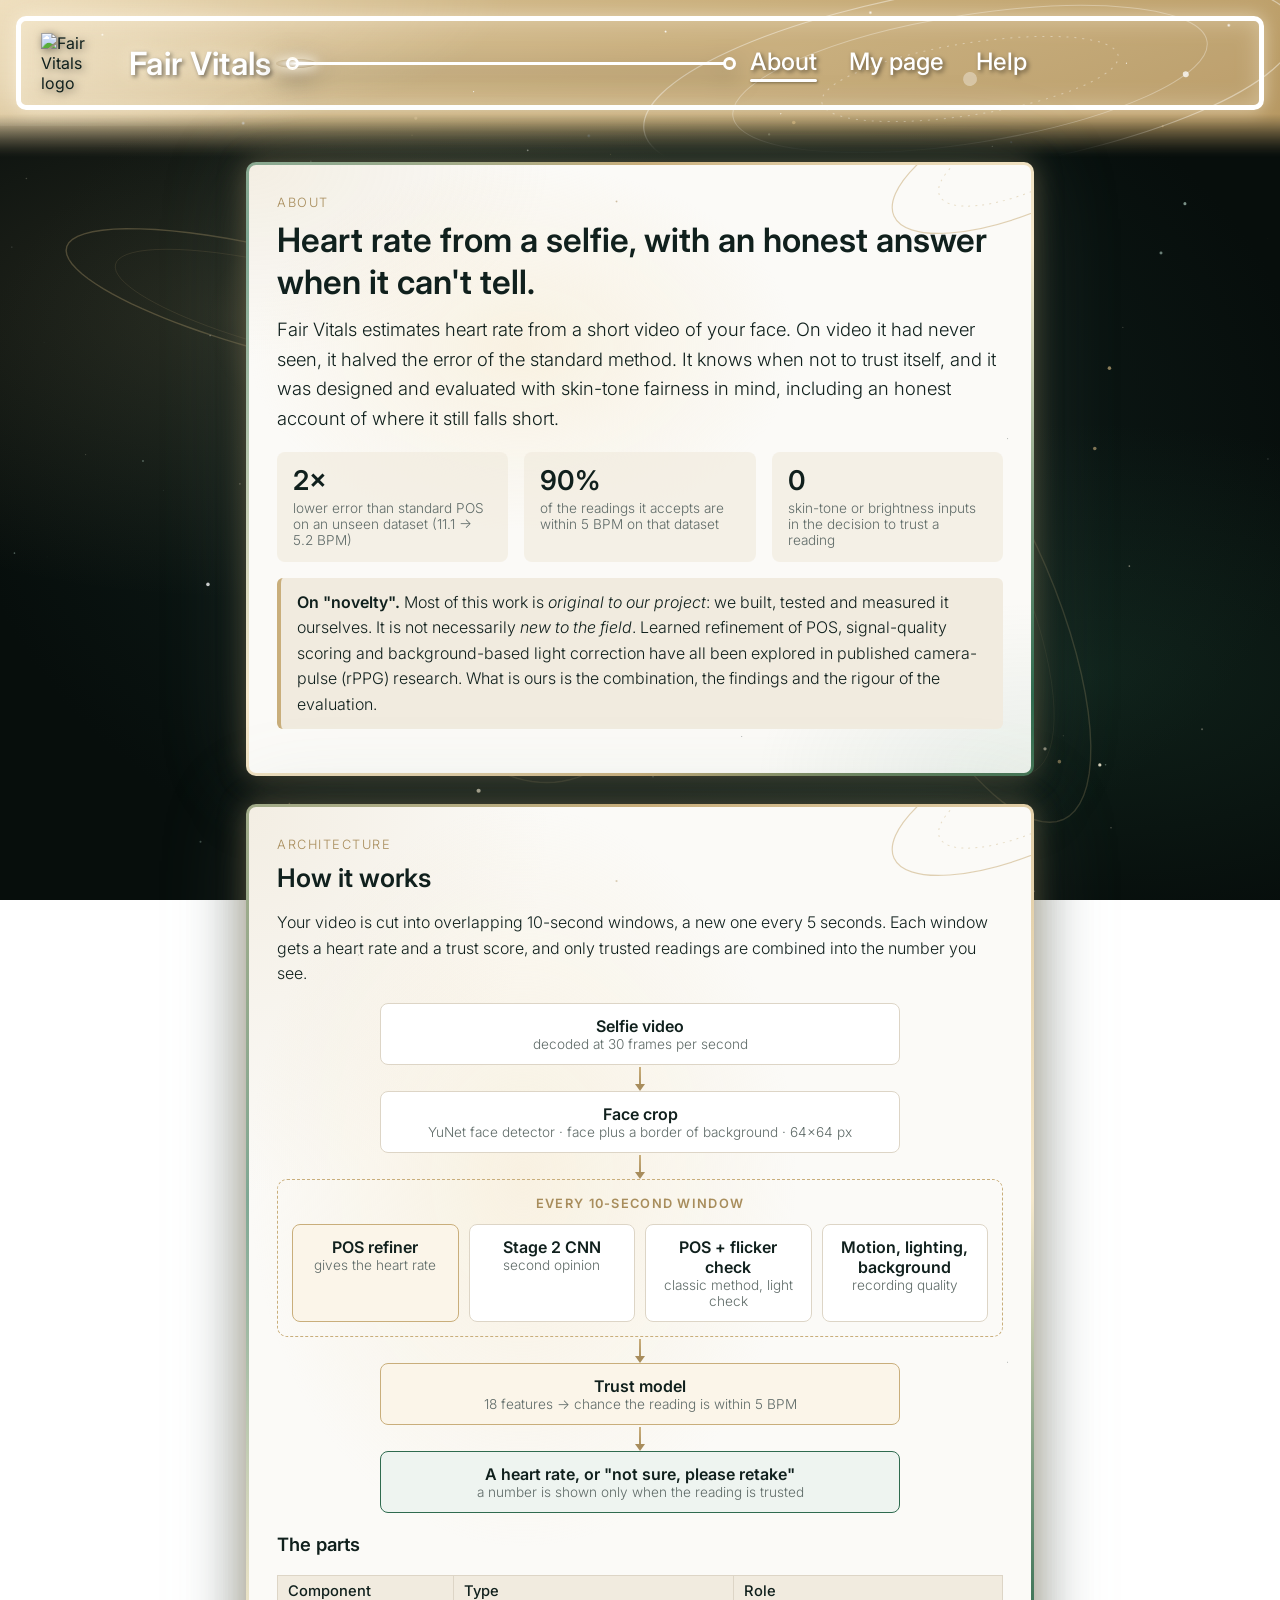
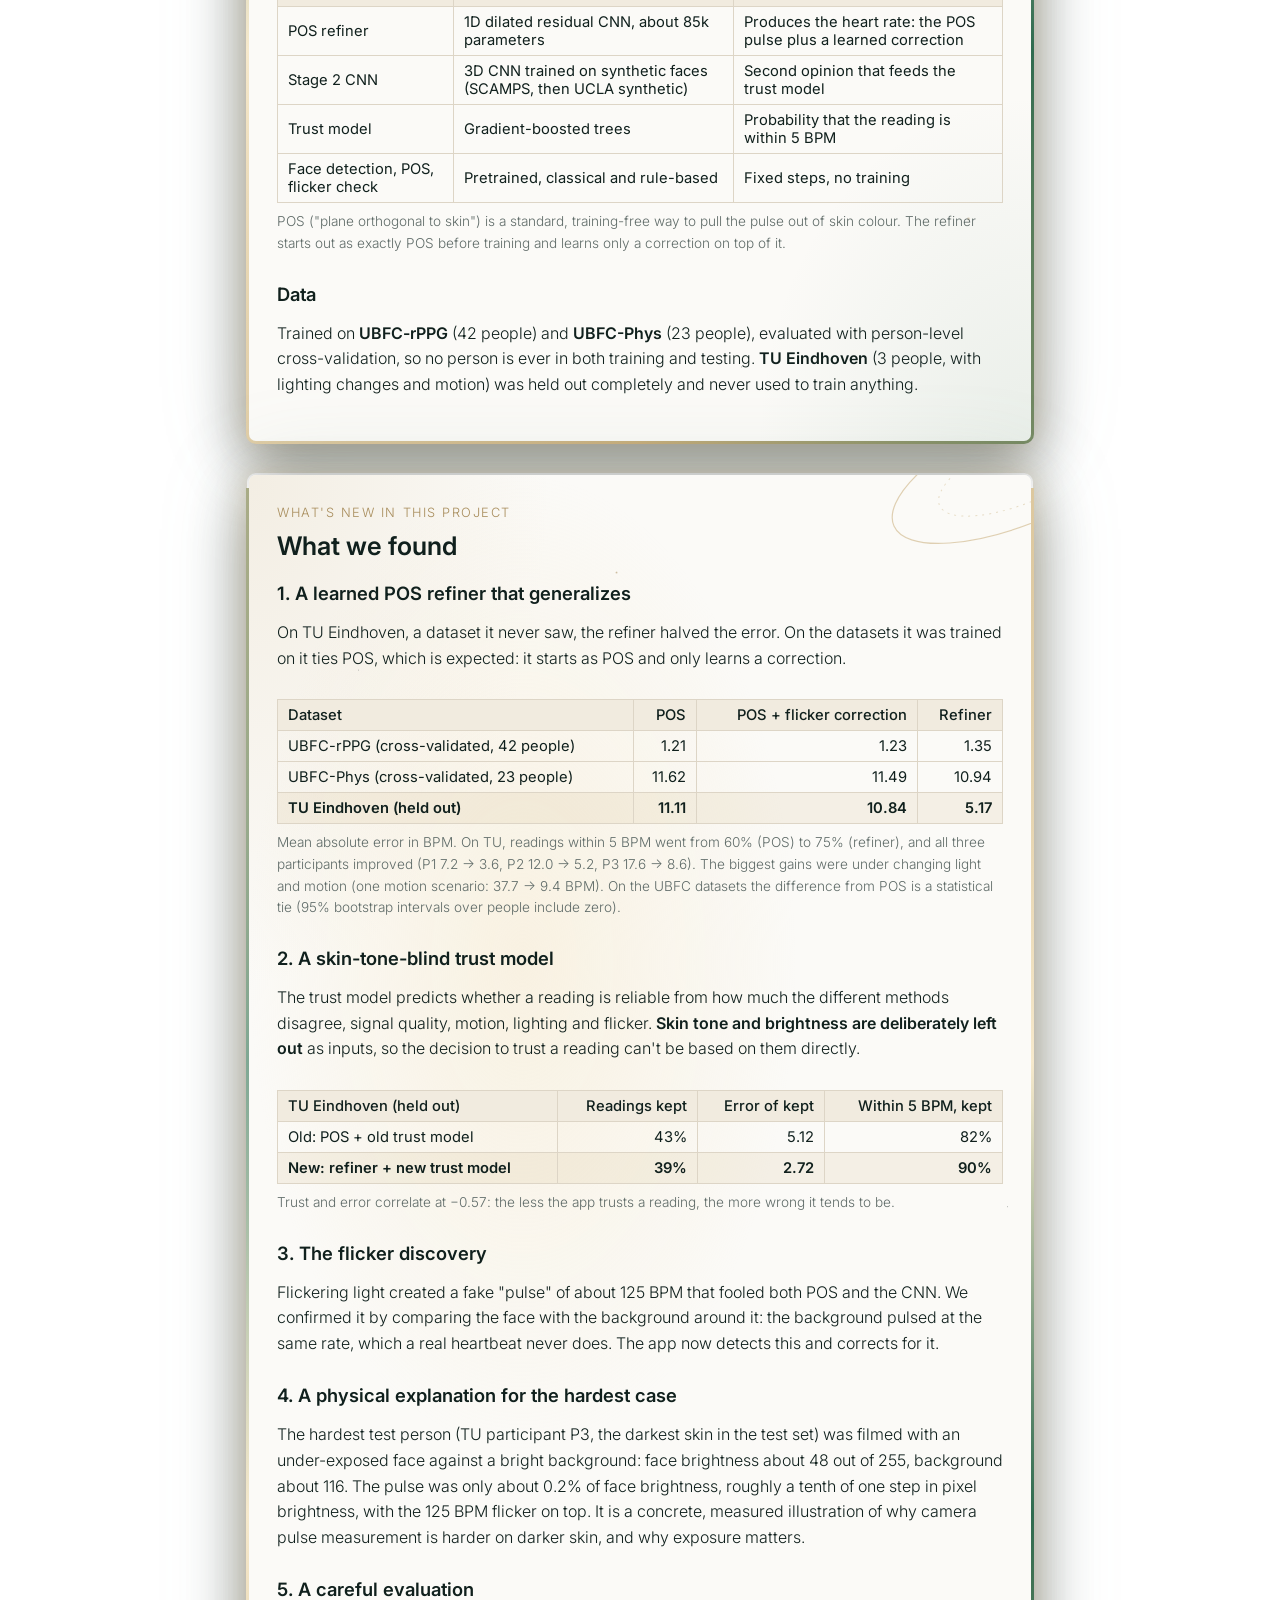
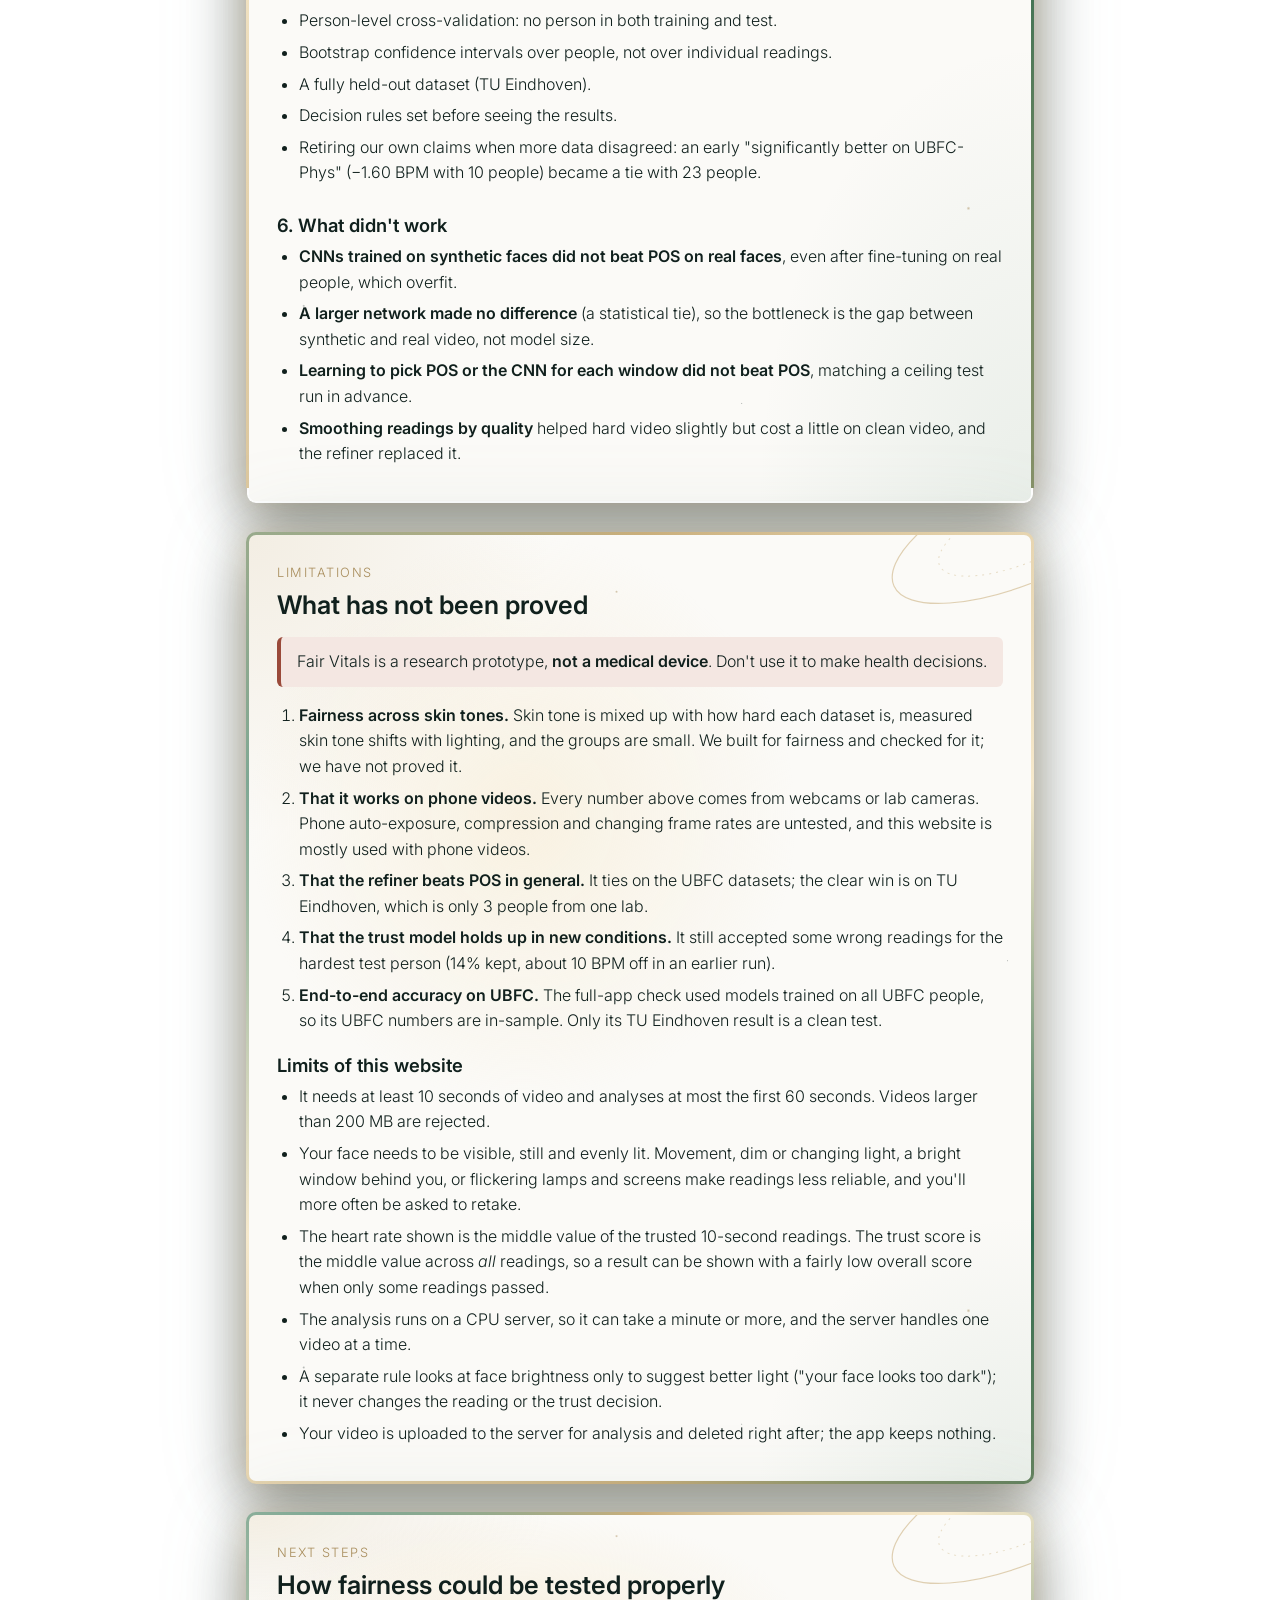
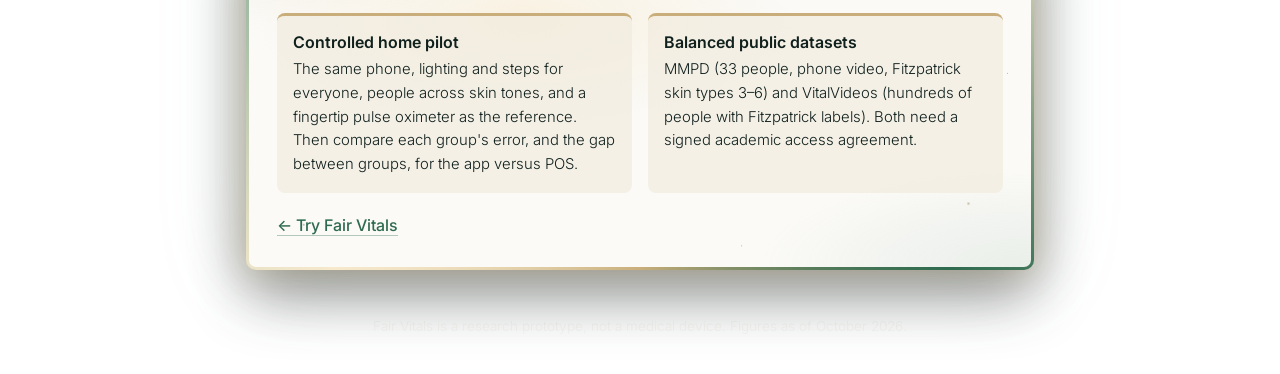
==== static/about.html @ 9449a112 "Add home and about pages from the research summary - Home: a short explanation of what Fair Vitals d" ====
<!doctype html>
<html lang="en">
<head>
  <meta charset="utf-8">
  <meta name="viewport" content="width=device-width, initial-scale=1">
  <title>About · Fair Vitals</title>
  <meta name="description" content="How Fair Vitals measures heart rate from video, what is new in this project, and what has not been proved.">
  <link rel="stylesheet" href="/static/css/site.css">
</head>

<body>
  <canvas id="space" aria-hidden="true"></canvas>
  <div class="header">
    <div class="header-sheen" aria-hidden="true"></div>
    <div class="border">
      <a class="brand" href="/" aria-label="Fair Vitals home">
        <div class="logo-wrap">
          <svg class="ripples" viewBox="0 0 900 900" aria-hidden="true">
            <circle cx="450" cy="450" r="440" />
            <circle cx="450" cy="450" r="440" />
            <circle cx="450" cy="450" r="440" />
            <circle cx="450" cy="450" r="440" />
          </svg>
          <img class="header-image" src="/source/fair_vitals_logo.png" alt="Fair Vitals logo">
        </div>
        <h1>Fair Vitals</h1>
      </a>
      <div class="line-sector" aria-hidden="true"><span class="spark"></span></div>
      <nav class="nav">
        <a href="/about" aria-current="page">About</a>
        <a href="#">My page</a>
        <a href="#">Help</a>
      </nav>
    </div>
  </div>
  <div class="fadeout"></div>

  <main class="main">
    <!-- ======================= intro ======================= -->
    <section class="card hero">
      <p class="eyebrow">About</p>
      <h2>Heart rate from a selfie, with an honest answer when it can't tell.</h2>
      <p class="lead">
        Fair Vitals estimates heart rate from a short video of your face. On video it had never seen,
        it halved the error of the standard method. It knows when not to trust itself, and it was designed
        and evaluated with skin-tone fairness in mind, including an honest account of where it still
        falls short.
      </p>
      <div class="stats">
        <div class="stat"><span class="num">2×</span><span class="lbl">lower error than standard POS on an unseen dataset (11.1 → 5.2 BPM)</span></div>
        <div class="stat"><span class="num">90%</span><span class="lbl">of the readings it accepts are within 5 BPM on that dataset</span></div>
        <div class="stat"><span class="num">0</span><span class="lbl">skin-tone or brightness inputs in the decision to trust a reading</span></div>
      </div>
      <p class="note">
        <b>On "novelty".</b> Most of this work is <em>original to our project</em>: we built, tested and
        measured it ourselves. It is not necessarily <em>new to the field</em>. Learned refinement of POS,
        signal-quality scoring and background-based light correction have all been explored in published
        camera-pulse (rPPG) research. What is ours is the combination, the findings and the rigour of the
        evaluation.
      </p>
    </section>

    <!-- ======================= architecture ======================= -->
    <section class="card" id="how">
      <p class="eyebrow">Architecture</p>
      <h2>How it works</h2>
      <p>
        Your video is cut into overlapping 10-second windows, a new one every 5 seconds. Each window gets
        a heart rate and a trust score, and only trusted readings are combined into the number you see.
      </p>

      <div class="pipeline" role="img" aria-label="Pipeline: selfie video, face crop, then for every 10-second window the POS refiner gives the heart rate while the Stage 2 CNN, POS with flicker check, and motion, lighting and background measures feed 18 features to the trust model; a number is shown only when the trust model says ok.">
        <div class="pipe-step"><b>Selfie video</b><span>decoded at 30 frames per second</span></div>
        <div class="pipe-arrow"></div>
        <div class="pipe-step"><b>Face crop</b><span>YuNet face detector · face plus a border of background · 64×64 px</span></div>
        <div class="pipe-arrow"></div>
        <div class="pipe-window">
          <p class="pipe-label">Every 10-second window</p>
          <div class="pipe-branches">
            <div class="pipe-step key"><b>POS refiner</b><span>gives the heart rate</span></div>
            <div class="pipe-step"><b>Stage 2 CNN</b><span>second opinion</span></div>
            <div class="pipe-step"><b>POS + flicker check</b><span>classic method, light check</span></div>
            <div class="pipe-step"><b>Motion, lighting, background</b><span>recording quality</span></div>
          </div>
        </div>
        <div class="pipe-arrow"></div>
        <div class="pipe-step key"><b>Trust model</b><span>18 features → chance the reading is within 5 BPM</span></div>
        <div class="pipe-arrow"></div>
        <div class="pipe-step out"><b>A heart rate, or "not sure, please retake"</b><span>a number is shown only when the reading is trusted</span></div>
      </div>

      <h3>The parts</h3>
      <div class="table-wrap">
        <table class="data text">
          <tr><th>Component</th><th>Type</th><th>Role</th></tr>
          <tr><td>POS refiner</td><td>1D dilated residual CNN, about 85k parameters</td><td>Produces the heart rate: the POS pulse plus a learned correction</td></tr>
          <tr><td>Stage 2 CNN</td><td>3D CNN trained on synthetic faces (SCAMPS, then UCLA synthetic)</td><td>Second opinion that feeds the trust model</td></tr>
          <tr><td>Trust model</td><td>Gradient-boosted trees</td><td>Probability that the reading is within 5 BPM</td></tr>
          <tr><td>Face detection, POS, flicker check</td><td>Pretrained, classical and rule-based</td><td>Fixed steps, no training</td></tr>
        </table>
      </div>
      <p class="table-note">
        POS ("plane orthogonal to skin") is a standard, training-free way to pull the pulse out of skin colour.
        The refiner starts out as exactly POS before training and learns only a correction on top of it.
      </p>

      <h3>Data</h3>
      <p>
        Trained on <b>UBFC-rPPG</b> (42 people) and <b>UBFC-Phys</b> (23 people), evaluated with
        person-level cross-validation, so no person is ever in both training and testing.
        <b>TU Eindhoven</b> (3 people, with lighting changes and motion) was held out completely and never
        used to train anything.
      </p>
    </section>

    <!-- ======================= novelty ======================= -->
    <section class="card" id="new">
      <p class="eyebrow">What's new in this project</p>
      <h2>What we found</h2>

      <h3>1. A learned POS refiner that generalizes</h3>
      <p>
        On TU Eindhoven, a dataset it never saw, the refiner halved the error. On the datasets it was trained
        on it ties POS, which is expected: it starts as POS and only learns a correction.
      </p>
      <div class="table-wrap">
        <table class="data">
          <tr><th>Dataset</th><th>POS</th><th>POS + flicker correction</th><th>Refiner</th></tr>
          <tr><td>UBFC-rPPG (cross-validated, 42 people)</td><td>1.21</td><td>1.23</td><td>1.35</td></tr>
          <tr><td>UBFC-Phys (cross-validated, 23 people)</td><td>11.62</td><td>11.49</td><td>10.94</td></tr>
          <tr class="best"><td>TU Eindhoven (held out)</td><td>11.11</td><td>10.84</td><td>5.17</td></tr>
        </table>
      </div>
      <p class="table-note">
        Mean absolute error in BPM. On TU, readings within 5 BPM went from 60% (POS) to 75% (refiner), and all
        three participants improved (P1 7.2 → 3.6, P2 12.0 → 5.2, P3 17.6 → 8.6). The biggest gains were under
        changing light and motion (one motion scenario: 37.7 → 9.4 BPM). On the UBFC datasets the difference
        from POS is a statistical tie (95% bootstrap intervals over people include zero).
      </p>

      <h3>2. A skin-tone-blind trust model</h3>
      <p>
        The trust model predicts whether a reading is reliable from how much the different methods disagree,
        signal quality, motion, lighting and flicker. <b>Skin tone and brightness are deliberately left out</b>
        as inputs, so the decision to trust a reading can't be based on them directly.
      </p>
      <div class="table-wrap">
        <table class="data">
          <tr><th>TU Eindhoven (held out)</th><th>Readings kept</th><th>Error of kept</th><th>Within 5 BPM, kept</th></tr>
          <tr><td>Old: POS + old trust model</td><td>43%</td><td>5.12</td><td>82%</td></tr>
          <tr class="best"><td>New: refiner + new trust model</td><td>39%</td><td>2.72</td><td>90%</td></tr>
        </table>
      </div>
      <p class="table-note">Trust and error correlate at −0.57: the less the app trusts a reading, the more wrong it tends to be.</p>

      <h3>3. The flicker discovery</h3>
      <p>
        Flickering light created a fake "pulse" of about 125 BPM that fooled both POS and the CNN. We confirmed
        it by comparing the face with the background around it: the background pulsed at the same rate, which
        a real heartbeat never does. The app now detects this and corrects for it.
      </p>

      <h3>4. A physical explanation for the hardest case</h3>
      <p>
        The hardest test person (TU participant P3, the darkest skin in the test set) was filmed with an
        under-exposed face against a bright background: face brightness about 48 out of 255, background about
        116. The pulse was only about 0.2% of face brightness, roughly a tenth of one step in pixel brightness,
        with the 125 BPM flicker on top. It is a concrete, measured illustration of why camera pulse measurement
        is harder on darker skin, and why exposure matters.
      </p>

      <h3>5. A careful evaluation</h3>
      <ul class="plain">
        <li>Person-level cross-validation: no person in both training and test.</li>
        <li>Bootstrap confidence intervals over people, not over individual readings.</li>
        <li>A fully held-out dataset (TU Eindhoven).</li>
        <li>Decision rules set before seeing the results.</li>
        <li>Retiring our own claims when more data disagreed: an early "significantly better on UBFC-Phys"
            (−1.60 BPM with 10 people) became a tie with 23 people.</li>
      </ul>

      <h3>6. What didn't work</h3>
      <ul class="plain">
        <li><b>CNNs trained on synthetic faces did not beat POS on real faces</b>, even after fine-tuning on
            real people, which overfit.</li>
        <li><b>A larger network made no difference</b> (a statistical tie), so the bottleneck is the gap between
            synthetic and real video, not model size.</li>
        <li><b>Learning to pick POS or the CNN for each window did not beat POS</b>, matching a ceiling test run
            in advance.</li>
        <li><b>Smoothing readings by quality</b> helped hard video slightly but cost a little on clean video,
            and the refiner replaced it.</li>
      </ul>
    </section>

    <!-- ======================= limitations ======================= -->
    <section class="card" id="limits">
      <p class="eyebrow">Limitations</p>
      <h2>What has not been proved</h2>
      <p class="note warn">
        Fair Vitals is a research prototype, <b>not a medical device</b>. Don't use it to make health decisions.
      </p>
      <ol class="plain">
        <li><b>Fairness across skin tones.</b> Skin tone is mixed up with how hard each dataset is, measured skin
            tone shifts with lighting, and the groups are small. We built for fairness and checked for it; we
            have not proved it.</li>
        <li><b>That it works on phone videos.</b> Every number above comes from webcams or lab cameras. Phone
            auto-exposure, compression and changing frame rates are untested, and this website is mostly used
            with phone videos.</li>
        <li><b>That the refiner beats POS in general.</b> It ties on the UBFC datasets; the clear win is on TU
            Eindhoven, which is only 3 people from one lab.</li>
        <li><b>That the trust model holds up in new conditions.</b> It still accepted some wrong readings for the
            hardest test person (14% kept, about 10 BPM off in an earlier run).</li>
        <li><b>End-to-end accuracy on UBFC.</b> The full-app check used models trained on all UBFC people, so its
            UBFC numbers are in-sample. Only its TU Eindhoven result is a clean test.</li>
      </ol>

      <h3>Limits of this website</h3>
      <ul class="plain">
        <li>It needs at least 10 seconds of video and analyses at most the first 60 seconds. Videos larger than
            200 MB are rejected.</li>
        <li>Your face needs to be visible, still and evenly lit. Movement, dim or changing light, a bright window
            behind you, or flickering lamps and screens make readings less reliable, and you'll more often be asked
            to retake.</li>
        <li>The heart rate shown is the middle value of the trusted 10-second readings. The trust score is the
            middle value across <em>all</em> readings, so a result can be shown with a fairly low overall score
            when only some readings passed.</li>
        <li>The analysis runs on a CPU server, so it can take a minute or more, and the server handles one video
            at a time.</li>
        <li>A separate rule looks at face brightness only to suggest better light ("your face looks too dark");
            it never changes the reading or the trust decision.</li>
        <li>Your video is uploaded to the server for analysis and deleted right after; the app keeps nothing.</li>
      </ul>
    </section>

    <!-- ======================= next ======================= -->
    <section class="card" id="next">
      <p class="eyebrow">Next steps</p>
      <h2>How fairness could be tested properly</h2>
      <div class="two-col">
        <div class="point">
          <h3>Controlled home pilot</h3>
          <p>The same phone, lighting and steps for everyone, people across skin tones, and a fingertip pulse
             oximeter as the reference. Then compare each group's error, and the gap between groups, for the app
             versus POS.</p>
        </div>
        <div class="point">
          <h3>Balanced public datasets</h3>
          <p>MMPD (33 people, phone video, Fitzpatrick skin types 3–6) and VitalVideos (hundreds of people with
             Fitzpatrick labels). Both need a signed academic access agreement.</p>
        </div>
      </div>
      <p class="more"><a class="link-arrow" href="/">← Try Fair Vitals</a></p>
    </section>
  </main>

  <footer class="site-footer">
    Fair Vitals is a research prototype, not a medical device. Figures as of October 2026.
  </footer>

  <script src="/static/js/site.js"></script>
</body>
</html>
---- static/css/site.css ----
@import url('https://fonts.googleapis.com/css2?family=Inter:opsz,wght@14..32,100..900&display=swap');

:root {
  --bg: #F4F1EC;
  --gold: #C9AE7B;
  --gold-dark: #A88D5C;
  --ink: #10201D;
  --muted: #5F6B68;
  --card: #FBFAF7;
  --ok: #2F6B4F;
  --bad: #9A4A3A;
}

* { box-sizing: border-box; }

html {
  min-height: 100%;
  background:
    radial-gradient(ellipse 60% 45% at 18% 35%, rgba(201, 174, 123, 0.16), transparent 70%),
    radial-gradient(ellipse 55% 40% at 85% 75%, rgba(47, 107, 79, 0.20), transparent 70%),
    radial-gradient(ellipse at 50% 50%, #12231F, #070E0C 75%);
  background-attachment: fixed;
}

body {
  font-family: "Inter", sans-serif;
  font-optical-sizing: auto;
  margin: 0;
  color: var(--ink);
}

#space {
  position: fixed;
  inset: 0;
  z-index: -1;
  width: 100%;
  height: 100%;
  pointer-events: none;
}

/* ---------- header ---------- */
.header {
  --sx: 2px;
  --sy: 2px;
  position: relative;
  isolation: isolate;
  padding: 16px;
}

/* Gold surface: warm light from the top left, faint star dust, a slow drifting sheen.
   It reaches below the header and fades out, so the header melts into the space behind. */
.header::before {
  content: "";
  position: absolute;
  inset: 0 0 -32px 0;
  z-index: -1;
  background:
    radial-gradient(1.5px 1.5px at 8% 22%, #FFFFFF, transparent),
    radial-gradient(2px 2px at 19% 78%, rgba(255, 255, 255, 0.9), transparent),
    radial-gradient(1.5px 1.5px at 31% 12%, #FFFFFF, transparent),
    radial-gradient(1px 1px at 37% 58%, rgba(255, 255, 255, 0.9), transparent),
    radial-gradient(2px 2px at 46% 86%, rgba(255, 255, 255, 0.8), transparent),
    radial-gradient(1.5px 1.5px at 52% 20%, #FFFFFF, transparent),
    radial-gradient(1px 1px at 61% 72%, rgba(255, 255, 255, 0.9), transparent),
    radial-gradient(2px 2px at 68% 8%, rgba(255, 255, 255, 0.9), transparent),
    radial-gradient(1.5px 1.5px at 79% 90%, #FFFFFF, transparent),
    radial-gradient(1px 1px at 88% 40%, rgba(255, 255, 255, 0.9), transparent),
    radial-gradient(2px 2px at 96% 16%, #FFFFFF, transparent),
    radial-gradient(ellipse 30% 90% at 4% 50%, rgba(255, 248, 230, 0.35), transparent 70%),
    linear-gradient(160deg, #DCC69C 0%, var(--gold) 45%, #B4955F 100%);
  -webkit-mask-image: linear-gradient(to bottom, #000 calc(100% - 44px), rgba(0, 0, 0, 0.82) calc(100% - 36px), rgba(0, 0, 0, 0.55) calc(100% - 27px), rgba(0, 0, 0, 0.3) calc(100% - 18px), rgba(0, 0, 0, 0.12) calc(100% - 10px), rgba(0, 0, 0, 0.03) calc(100% - 4px), transparent);
  mask-image: linear-gradient(to bottom, #000 calc(100% - 44px), rgba(0, 0, 0, 0.82) calc(100% - 36px), rgba(0, 0, 0, 0.55) calc(100% - 27px), rgba(0, 0, 0, 0.3) calc(100% - 18px), rgba(0, 0, 0, 0.12) calc(100% - 10px), rgba(0, 0, 0, 0.03) calc(100% - 4px), transparent);
}

/* Slowly drifting band of light across the header (moved with transform, so nothing repaints). */
.header-sheen {
  position: absolute;
  inset: 0;
  z-index: -1;
  overflow: hidden;
  pointer-events: none;
}

.header-sheen::before {
  content: "";
  position: absolute;
  left: 0;
  top: -120%;
  width: 80%;
  height: 240%;
  margin-left: -40%;
  background: radial-gradient(closest-side, rgba(255, 244, 220, 0.5), transparent);
  animation: sheen 14s ease-in-out infinite alternate;
  will-change: transform;
}

/* Orbit lines with two small planets circling slowly behind the menu. */
.header::after {
  content: "";
  position: absolute;
  inset: 0 0 -32px 0;
  z-index: -1;
  background: url("data:image/svg+xml,%3Csvg xmlns='http://www.w3.org/2000/svg' width='700' height='300' viewBox='0 0 700 300'%3E%3Cg transform='rotate%28-9 350 150%29' fill='none' stroke='white'%3E%3Cpath d='M20,150 a330,92 0 1,0 660,0 a330,92 0 1,0 -660,0' stroke-opacity='0.42' stroke-width='1.2'/%3E%3Cpath d='M110,150 a240,64 0 1,0 480,0 a240,64 0 1,0 -480,0' stroke-opacity='0.32' stroke-width='1'/%3E%3Cpath d='M200,150 a150,36 0 1,0 300,0 a150,36 0 1,0 -300,0' stroke-opacity='0.38' stroke-width='1' stroke-dasharray='2 6'/%3E%3Ccircle r='4.5' fill='white' fill-opacity='0.85' stroke='none'%3E%3CanimateMotion dur='38s' repeatCount='indefinite' path='M20,150 a330,92 0 1,0 660,0 a330,92 0 1,0 -660,0'/%3E%3C/circle%3E%3Ccircle r='3' fill='white' fill-opacity='0.75' stroke='none'%3E%3CanimateMotion dur='24s' repeatCount='indefinite' begin='-9s' path='M110,150 a240,64 0 1,0 480,0 a240,64 0 1,0 -480,0'/%3E%3C/circle%3E%3Ccircle cx='350' cy='150' r='7' fill='white' fill-opacity='0.35' stroke='none'/%3E%3C/g%3E%3C/svg%3E") right -40px center / 700px 300px no-repeat;
  -webkit-mask-image: linear-gradient(to bottom, #000 calc(100% - 44px), rgba(0, 0, 0, 0.82) calc(100% - 36px), rgba(0, 0, 0, 0.55) calc(100% - 27px), rgba(0, 0, 0, 0.3) calc(100% - 18px), rgba(0, 0, 0, 0.12) calc(100% - 10px), rgba(0, 0, 0, 0.03) calc(100% - 4px), transparent);
  mask-image: linear-gradient(to bottom, #000 calc(100% - 44px), rgba(0, 0, 0, 0.82) calc(100% - 36px), rgba(0, 0, 0, 0.55) calc(100% - 27px), rgba(0, 0, 0, 0.3) calc(100% - 18px), rgba(0, 0, 0, 0.12) calc(100% - 10px), rgba(0, 0, 0, 0.03) calc(100% - 4px), transparent);
  pointer-events: none;
}

@keyframes sheen { from { transform: translateX(15vw); } to { transform: translateX(85vw); } }

.border {
  position: relative;
  display: flex;
  align-items: center;
  gap: 16px;
  padding: 12px 20px;
  overflow: hidden;
  border: 5px solid white;
  border-radius: 10px;
  background: rgba(255, 255, 255, 0.06);
  box-shadow: 0 0 18px rgba(255, 248, 230, 0.55), inset 0 0 22px rgba(255, 248, 230, 0.35);
}

/* Ripples spreading slowly from the logo, like a pulse moving through space. */
.logo-wrap {
  position: relative;
  flex-shrink: 0;
  display: grid;
  place-items: center;
}

.ripples {
  position: absolute;
  left: 50%;
  top: 50%;
  width: 900px;
  height: 900px;
  margin: -450px 0 0 -450px;
  z-index: -1;
  pointer-events: none;
}

.ripples circle {
  fill: none;
  stroke: #FFFFFF;
  stroke-width: 1.6;
  transform-box: fill-box;
  transform-origin: center;
  animation: ripple 9s linear infinite;
  opacity: 0;
}

.ripples circle:nth-child(2) { animation-delay: -2.25s; }
.ripples circle:nth-child(3) { animation-delay: -4.5s; }
.ripples circle:nth-child(4) { animation-delay: -6.75s; }

@keyframes ripple {
  0% { transform: scale(0.12); opacity: 0; }
  10% { opacity: 0.8; }
  100% { transform: scale(1); opacity: 0; }
}

.header-image {
  width: 72px;
  filter: drop-shadow(var(--sx) var(--sy) 4px rgba(0, 0, 0, 0.5));
  transition: filter 0.8s ease-out;
}

h1 {
  margin: 0;
  font-weight: 600;
  color: #FFFFFF;
  letter-spacing: 0.01em;
  text-shadow: 2px 2px 4px rgba(0, 0, 0, 0.5), 0 0 18px rgba(255, 248, 230, 0.6);
  white-space: nowrap;
}

.line-sector {
  position: relative;
  flex: 1;
  min-width: 60px;
  max-width: 430px;
  height: 3px;
  margin: 0 8px;
  background: #FFFFFF;
  filter: drop-shadow(0px 8px 12px rgba(0, 0, 0, 0.5));
}

.line-sector::before, .line-sector::after {
  content: "";
  position: absolute;
  top: -5px;
  width: 7px;
  height: 7px;
  border: 3px solid #FFFFFF;
  border-radius: 50%;
}

.line-sector::before { left: -10px; }
.line-sector::after { right: -10px; }

/* A small light travelling along the line, like a signal. */
.line-sector .spark {
  position: absolute;
  top: -3px;
  width: 40px;
  height: 9px;
  margin-left: -20px;
  border-radius: 50%;
  background: radial-gradient(closest-side, #FFFFFF, rgba(255, 255, 255, 0));
  box-shadow: 0 0 12px 3px rgba(255, 248, 230, 0.8);
  animation: spark 4.5s ease-in-out infinite;
}

@keyframes spark {
  0% { left: 0; opacity: 0; }
  15% { opacity: 1; }
  85% { opacity: 1; }
  100% { left: 100%; opacity: 0; }
}

.nav {
  display: flex;
  gap: 32px;
}

.nav a {
  position: relative;
  padding-bottom: 4px;
  font-size: 1.5em;
  font-weight: 500;
  color: #FFFFFF;
  text-decoration: none;
  text-shadow: 2px 2px 4px rgba(0, 0, 0, 0.5);
}

.nav a::after {
  content: "";
  position: absolute;
  left: 0;
  right: 0;
  bottom: -2px;
  height: 3px;
  border-radius: 2px;
  background: #FFFFFF;
  box-shadow: 1px 1px 3px rgba(0, 0, 0, 0.4);
  transform: scaleX(0);
  transform-origin: center;
  transition: transform 0.35s ease;
}

.nav a:hover::after, .nav a:focus-visible::after, .nav a[aria-current="page"]::after { transform: scaleX(1); }

/* Logo + title link back to the home page. */
.brand {
  display: flex;
  align-items: center;
  gap: 16px;
  color: inherit;
  text-decoration: none;
}

@media (prefers-reduced-motion: reduce) {
  .header-image, .nav a::after, summary::before { transition: none; }
  .header-sheen::before, .ripples circle, .line-sector .spark { animation: none; }
  .ripples circle:first-child { opacity: 0.3; transform: scale(0.35); }
  .line-sector .spark { display: none; }
}

.fadeout { height: 20px; }

/* ---------- page body ---------- */
.main {
  display: flex;
  flex-direction: column;
  gap: 28px;
  max-width: 820px;
  margin: 0 auto;
  padding: 16px 16px 48px;
  perspective: 1400px;
}

/* Cards stay white, with a slowly turning gold-and-green border, a halo so they seem to float
   in space, a faint pearly sheen and star dust inside, and a small orbit in the top-right corner.
   site.js adds the effect layers (.card-fx). Every moving part is its own layer moved with
   transform/opacity only, so the browser never has to repaint a card (or its big blurred glow). */
.card {
  position: relative;
  isolation: isolate;
  padding: 28px;
  border: 3px solid transparent;
  border-radius: 10px;
  box-shadow:
    0 0 28px rgba(201, 174, 123, 0.35),
    0 0 90px rgba(127, 168, 148, 0.18),
    0 24px 60px rgba(0, 0, 0, 0.45);
  background: var(--card) padding-box;      /* plain white until site.js adds the layers */
}

.card[data-tilt] { will-change: transform; }

.card-fx, .card-fx > * { position: absolute; pointer-events: none; }

/* Bright glow while the cursor is inside: only its opacity changes. */
.card-glow {
  inset: -3px;
  z-index: -4;
  border-radius: 10px;
  box-shadow:
    0 0 36px rgba(246, 233, 204, 0.75),
    0 0 110px rgba(201, 174, 123, 0.55),
    0 0 180px rgba(127, 168, 148, 0.30);
  opacity: 0;
  transition: opacity 0.45s ease;
  will-change: opacity;
}

/* Turning border: a big conic gradient spinning behind the card, seen through its transparent border. */
.card-spin {
  inset: -3px;
  z-index: -3;
  overflow: hidden;
  border-radius: 10px;
}

.card-spin::before {
  content: "";
  position: absolute;
  left: 50%;
  top: 50%;
  width: 1600px;
  height: 1600px;
  margin: -800px 0 0 -800px;
  background: conic-gradient(#C9AE7B, #F6E9CC, #2F6B4F, #C9AE7B 50%, #F6E9CC, #7FA894, #C9AE7B);
  animation: spin 12s linear infinite;
  will-change: transform;
}

@keyframes spin { to { transform: rotate(360deg); } }

/* White surface: corner tints, star dust and the orbit, painted once. */
.card-surface {
  inset: 0;
  z-index: -2;
  overflow: hidden;
  border-radius: 7px;
  background:
    url("data:image/svg+xml,%3Csvg xmlns='http://www.w3.org/2000/svg' width='260' height='260' viewBox='0 0 260 260'%3E%3Cg fill='none' stroke='%23C9AE7B'%3E%3Cellipse cx='200' cy='60' rx='150' ry='54' transform='rotate%28-24 200 60%29' stroke-opacity='0.55' stroke-width='1.2'/%3E%3Cellipse cx='200' cy='60' rx='100' ry='34' transform='rotate%28-24 200 60%29' stroke-opacity='0.4' stroke-dasharray='2 5'/%3E%3C/g%3E%3Ccircle cx='200' cy='60' r='5' fill='%23C9AE7B' fill-opacity='0.45'/%3E%3C/svg%3E") right -60px top -70px / 260px 260px no-repeat,
    radial-gradient(1.5px 1.5px at 7% 88%, rgba(16, 32, 29, 0.35), transparent),
    radial-gradient(1px 1px at 14% 12%, rgba(16, 32, 29, 0.3), transparent),
    radial-gradient(1.5px 1.5px at 47% 6%, rgba(168, 141, 92, 0.6), transparent),
    radial-gradient(1px 1px at 63% 94%, rgba(16, 32, 29, 0.3), transparent),
    radial-gradient(2px 2px at 92% 82%, rgba(168, 141, 92, 0.55), transparent),
    radial-gradient(1px 1px at 97% 45%, rgba(16, 32, 29, 0.3), transparent),
    radial-gradient(ellipse 55% 45% at 0% 0%, rgba(201, 174, 123, 0.16), transparent 70%),
    radial-gradient(ellipse 50% 40% at 100% 100%, rgba(127, 168, 148, 0.14), transparent 70%),
    var(--card);
}

/* Pearly sheen drifting slowly across the card. */
.card-pearl {
  left: 0;
  top: 0;
  width: 70%;
  height: 60%;
  background: radial-gradient(closest-side, rgba(246, 233, 204, 0.5), transparent);
  animation: pearl 16s ease-in-out infinite alternate;
  will-change: transform;
}

@keyframes pearl { from { transform: translate(-10%, 0); } to { transform: translate(55%, 10%); } }

/* Soft light under the cursor: moved with transform, faded with opacity. */
.card-spot {
  left: 0;
  top: 0;
  width: 520px;
  height: 520px;
  margin: -260px 0 0 -260px;
  background: radial-gradient(closest-side, rgba(246, 233, 204, 0.55), transparent);
  opacity: 0;
  transition: opacity 0.4s ease;
  will-change: transform, opacity;
}

.card.glow .card-glow, .card.glow .card-spot { opacity: 1; }

@media (prefers-reduced-motion: reduce) {
  .card-spin::before, .card-pearl { animation: none; }
  .card-glow, .card-spot { transition: none; }
}

p {
  font-weight: 300;
  line-height: 1.5;
}

.lead { margin-top: 0; font-size: 1.1em; }

.steps {
  margin: 0 0 24px;
  padding-left: 20px;
  font-weight: 300;
  line-height: 1.7;
}

.controls {
  display: flex;
  flex-wrap: wrap;
  align-items: center;
  gap: 12px;
}

#video { display: none; }

.btn {
  display: inline-block;
  padding: 10px 20px;
  border: 2px solid var(--ink);
  border-radius: 8px;
  font: inherit;
  font-weight: 500;
  cursor: pointer;
  background: transparent;
  color: var(--ink);
}

.btn:hover { background: #EDE6DA; }

.btn-primary {
  border-color: var(--gold-dark);
  background: var(--gold);
  color: #FFFFFF;
  text-shadow: 1px 1px 2px rgba(0, 0, 0, 0.35);
}

.btn-primary:hover { background: var(--gold-dark); }
.btn:disabled { opacity: 0.5; cursor: default; }

.file-name {
  color: var(--muted);
  font-weight: 300;
  overflow-wrap: anywhere;
}

#status { min-height: 1.5em; margin: 16px 0 0; color: var(--muted); }

/* ---------- result ---------- */
#result:empty { display: none; }

#result {
  margin-top: 24px;
  padding-top: 24px;
  border-top: 2px solid #E4DDD0;
}

.hr {
  margin: 0;
  font-size: 2.6em;
  font-weight: 600;
}

.hr small { font-size: 0.45em; font-weight: 400; color: var(--muted); }

.verdict {
  display: inline-block;
  margin: 8px 0 16px;
  padding: 4px 12px;
  border-radius: 999px;
  font-size: 0.9em;
  font-weight: 500;
  color: #FFFFFF;
}

.verdict.ok { background: var(--ok); }
.verdict.bad { background: var(--bad); }

.meter {
  position: relative;
  height: 10px;
  margin: 8px 0 6px;
  border-radius: 5px;
  background: #E4DDD0;
}

.meter-fill { height: 100%; border-radius: 5px; background: var(--gold); }
.meter-mark { position: absolute; top: -4px; width: 2px; height: 18px; background: var(--ink); }

.tips {
  margin: 16px 0;
  padding: 12px 16px 12px 36px;
  border-left: 4px solid var(--gold);
  border-radius: 6px;
  background: #F1EBDF;
  font-weight: 300;
  line-height: 1.6;
}

details { margin-top: 16px; }

summary {
  display: flex;
  align-items: center;
  gap: 8px;
  cursor: pointer;
  font-weight: 500;
  list-style: none;
}

summary::-webkit-details-marker { display: none; }

/* Arrow that turns smoothly instead of the browser's triangle flipping. */
summary::before {
  content: "";
  width: 0;
  height: 0;
  border-left: 6px solid currentColor;
  border-top: 5px solid transparent;
  border-bottom: 5px solid transparent;
  transition: transform 0.3s ease;
}

details[open]:not(.closing) > summary::before { transform: rotate(90deg); }
.details-body { overflow: hidden; }
.table-wrap { overflow-x: auto; }

table {
  border-collapse: collapse;
  margin-top: 8px;
  font-size: 0.9em;
}

td, th {
  border: 1px solid #DDD5C6;
  padding: 4px 8px;
  text-align: right;
}

th { background: #F1EBDF; font-weight: 500; }

.muted {
  color: var(--muted);
  font-size: 0.9em;
}

.footnote { margin: 20px 0 0; }

/* ---------- phones ---------- */
@media (max-width: 720px) {
  .line-sector { display: none; }
  .header::after { background-position: right -330px top -40px; }
  .border { flex-wrap: wrap; justify-content: center; gap: 8px 12px; }
  .header-image { width: 48px; }
  .brand { gap: 12px; }
  .nav { width: 100%; justify-content: center; gap: 24px; }
  .nav a { font-size: 1.1em; }
  .card { padding: 20px; }
  .hr { font-size: 2.1em; }
}

  

/* ---------- text inside cards (home and about) ---------- */
.eyebrow {
  margin: 0 0 6px;
  font-size: 0.8em;
  font-weight: 600;
  letter-spacing: 0.12em;
  text-transform: uppercase;
  color: var(--gold-dark);
}

.card h2 {
  margin: 0 0 12px;
  font-size: 1.6em;
  font-weight: 600;
  line-height: 1.25;
}

.card h3 {
  margin: 28px 0 8px;
  font-size: 1.15em;
  font-weight: 600;
}

.card h3:first-of-type { margin-top: 20px; }

.card p, .card li { font-weight: 300; line-height: 1.6; }
.card ul.plain, .card ol.plain { margin: 8px 0 0; padding-left: 22px; }
.card ul.plain li, .card ol.plain li { margin-bottom: 6px; }
.card b, .card strong { font-weight: 600; }

.hero h2 { font-size: 2.1em; }
.hero .lead { font-size: 1.15em; }

/* Three short points on the home page. */
.points {
  display: grid;
  grid-template-columns: repeat(3, 1fr);
  gap: 16px;
  margin-top: 24px;
}

.point {
  padding: 16px;
  border-radius: 8px;
  background: rgba(241, 235, 223, 0.7);
  border-top: 3px solid var(--gold);
}

.card .point h3 { margin: 0 0 6px; font-size: 1em; }
.point p { margin: 0; font-size: 0.93em; }

.link-arrow {
  color: var(--ok);
  font-weight: 500;
  text-decoration: none;
  border-bottom: 1px solid rgba(47, 107, 79, 0.35);
}

.link-arrow:hover { border-bottom-color: var(--ok); }

/* A short note, e.g. the honesty note about novelty. */
.note {
  margin: 16px 0;
  padding: 12px 16px;
  border-left: 4px solid var(--gold);
  border-radius: 6px;
  background: #F1EBDF;
  font-weight: 300;
  line-height: 1.6;
}

.note.warn { border-left-color: var(--bad); background: #F4E7E2; }

/* Big numbers. */
.stats {
  display: grid;
  grid-template-columns: repeat(3, 1fr);
  gap: 16px;
  margin: 16px 0;
}

.stat {
  padding: 14px 16px;
  border-radius: 8px;
  background: rgba(241, 235, 223, 0.7);
}

.stat .num { display: block; font-size: 1.7em; font-weight: 600; line-height: 1.1; }
.stat .lbl { display: block; margin-top: 4px; font-size: 0.85em; font-weight: 300; color: var(--muted); }

/* Results tables on the about page. */
table.data { width: 100%; margin: 12px 0 4px; font-size: 0.92em; }
table.data th, table.data td { padding: 6px 10px; }
table.data th:first-child, table.data td:first-child { text-align: left; }
table.data tr.best td { font-weight: 600; background: rgba(201, 174, 123, 0.14); }
.table-note { margin: 4px 0 0; font-size: 0.85em; color: var(--muted); }

/* Pipeline diagram: steps top to bottom, the per-window checks side by side. */
.pipeline {
  display: flex;
  flex-direction: column;
  align-items: center;
  gap: 0;
  margin: 16px 0 8px;
}

.pipe-step {
  width: 100%;
  max-width: 520px;
  padding: 12px 16px;
  border: 1.5px solid #DDD5C6;
  border-radius: 8px;
  background: #FFFFFF;
  text-align: center;
}

.pipe-step b { display: block; font-weight: 600; }
.pipe-step span { display: block; font-size: 0.85em; font-weight: 300; color: var(--muted); }
.pipe-step.key { border-color: var(--gold); background: #FBF5E9; }
.pipe-step.out { border-color: var(--ok); background: #EEF4F0; }

.pipe-arrow {
  width: 2px;
  height: 22px;
  margin: 2px 0;
  background: linear-gradient(var(--gold), var(--gold-dark));
  position: relative;
}

.pipe-arrow::after {
  content: "";
  position: absolute;
  bottom: -2px;
  left: -4px;
  border-left: 5px solid transparent;
  border-right: 5px solid transparent;
  border-top: 7px solid var(--gold-dark);
}

.pipe-window {
  width: 100%;
  padding: 14px;
  border: 1.5px dashed var(--gold);
  border-radius: 10px;
}

.pipe-window > .pipe-label {
  margin: 0 0 10px;
  font-size: 0.8em;
  font-weight: 600;
  letter-spacing: 0.1em;
  text-transform: uppercase;
  text-align: center;
  color: var(--gold-dark);
}

.pipe-branches {
  display: grid;
  grid-template-columns: repeat(4, 1fr);
  gap: 10px;
}

.pipe-branches .pipe-step { max-width: none; }

/* Next steps / two columns of short items. */
.two-col {
  display: grid;
  grid-template-columns: 1fr 1fr;
  gap: 16px;
}

.site-footer {
  max-width: 820px;
  margin: 0 auto;
  padding: 0 16px 40px;
  text-align: center;
  font-size: 0.85em;
  font-weight: 300;
  color: rgba(244, 241, 236, 0.6);
}

.site-footer a { color: rgba(244, 241, 236, 0.85); }

@media (max-width: 720px) {
  .hero h2 { font-size: 1.6em; }
  .card h2 { font-size: 1.35em; }
  .points, .stats, .two-col { grid-template-columns: 1fr; }
  .pipe-branches { grid-template-columns: 1fr 1fr; }
}

table.data.text th, table.data.text td { text-align: left; }
.more { margin: 20px 0 0; }
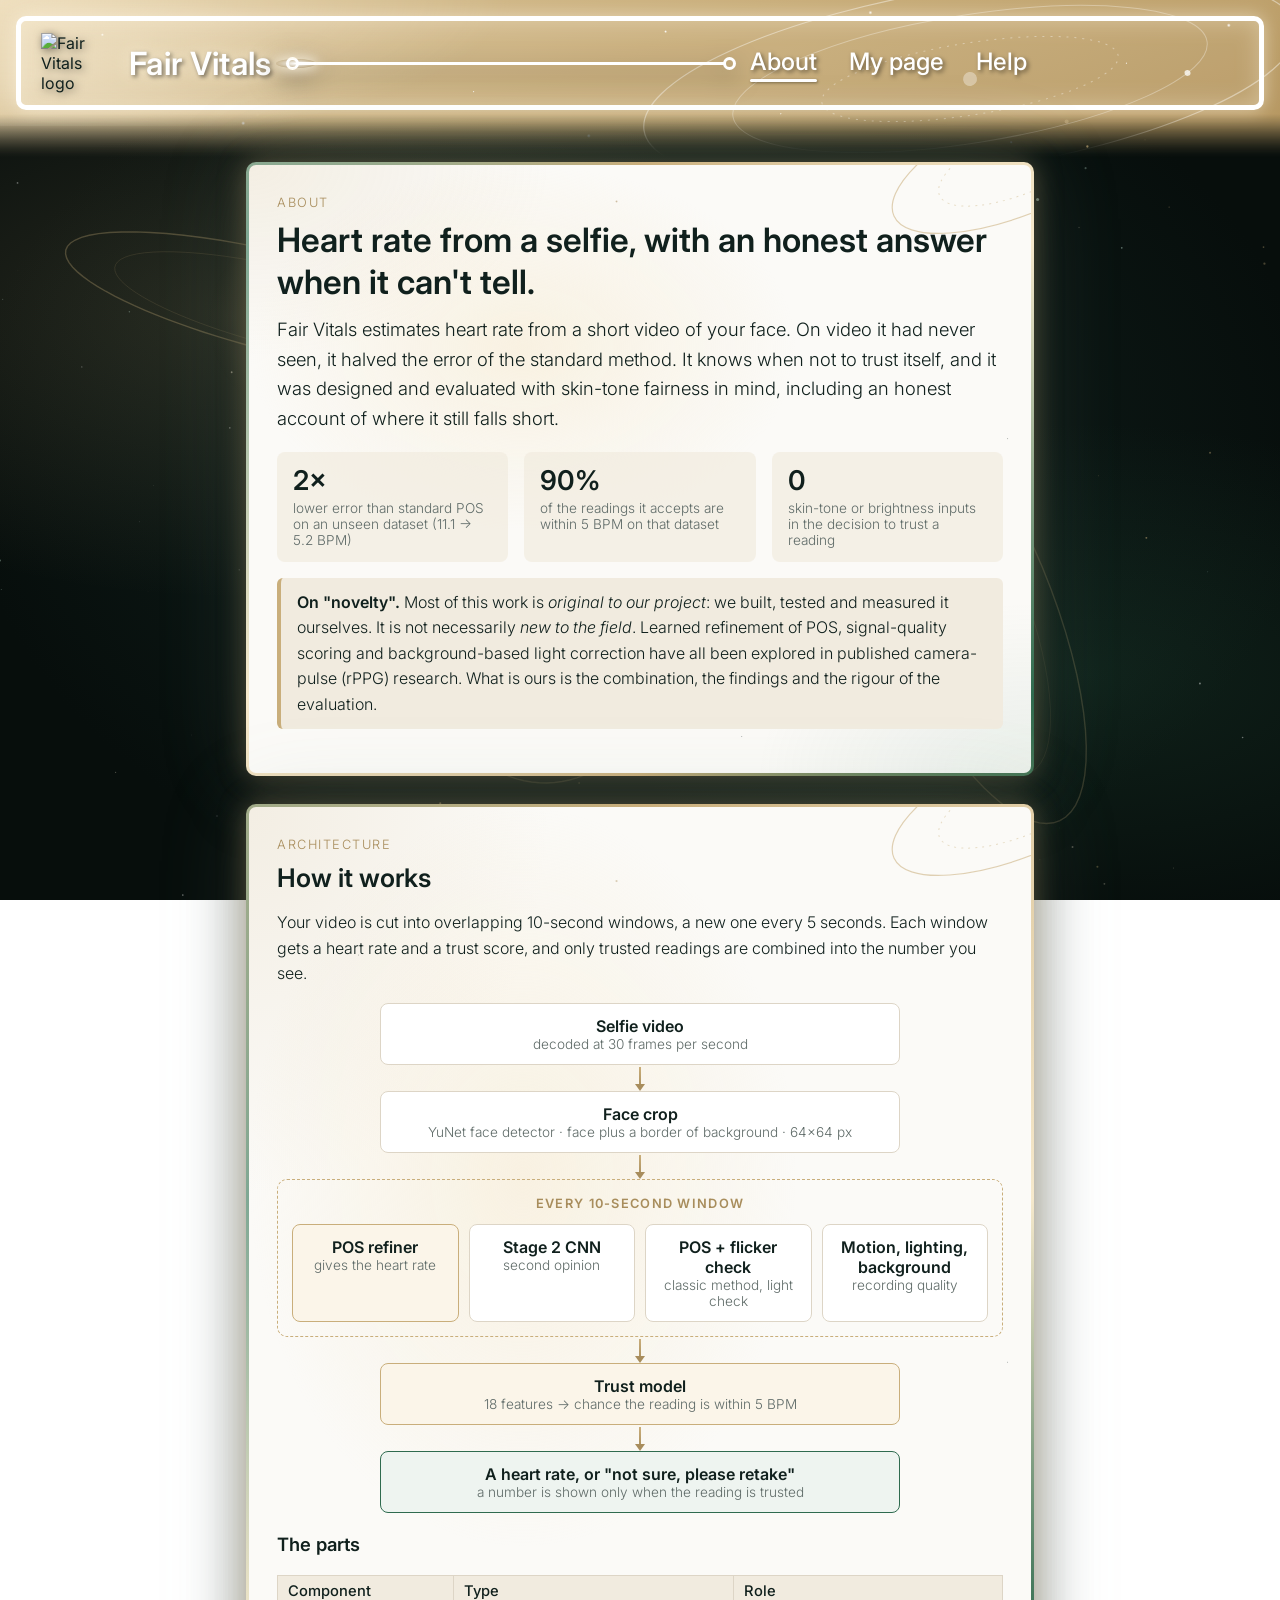
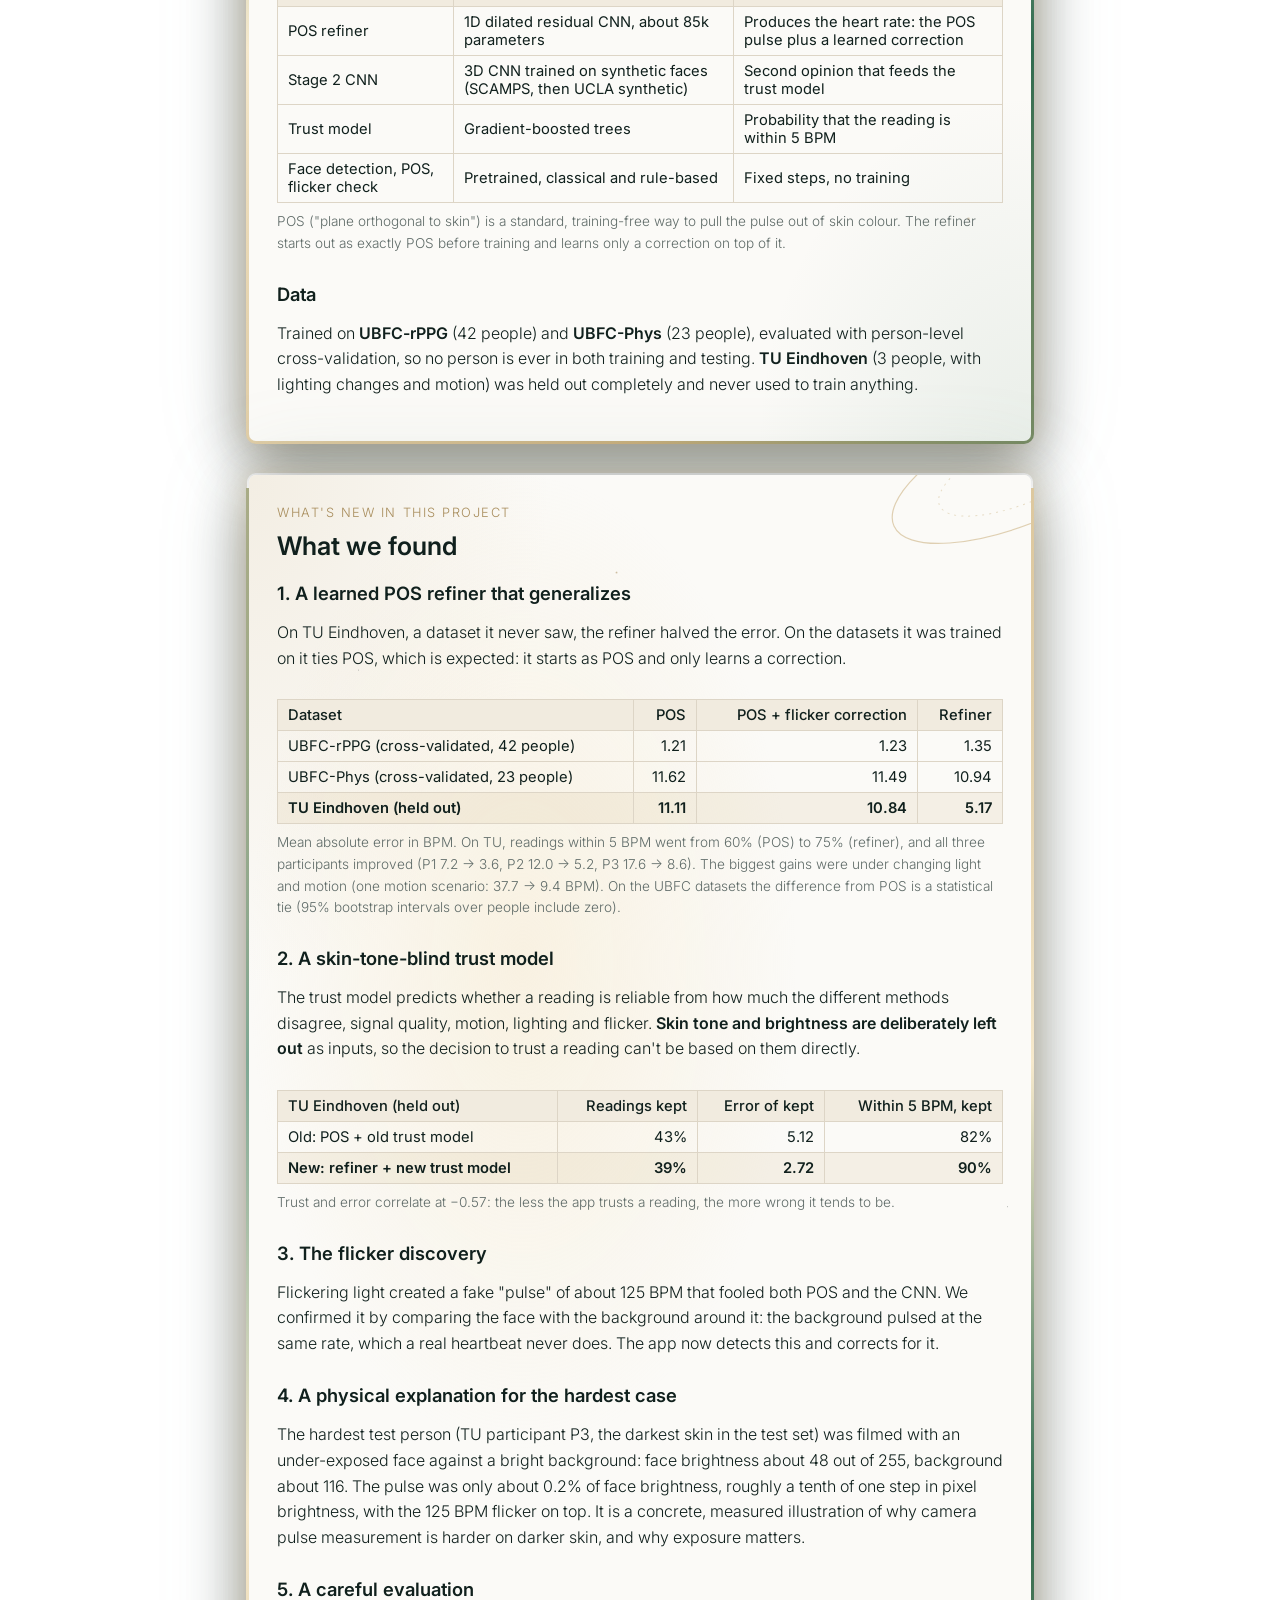
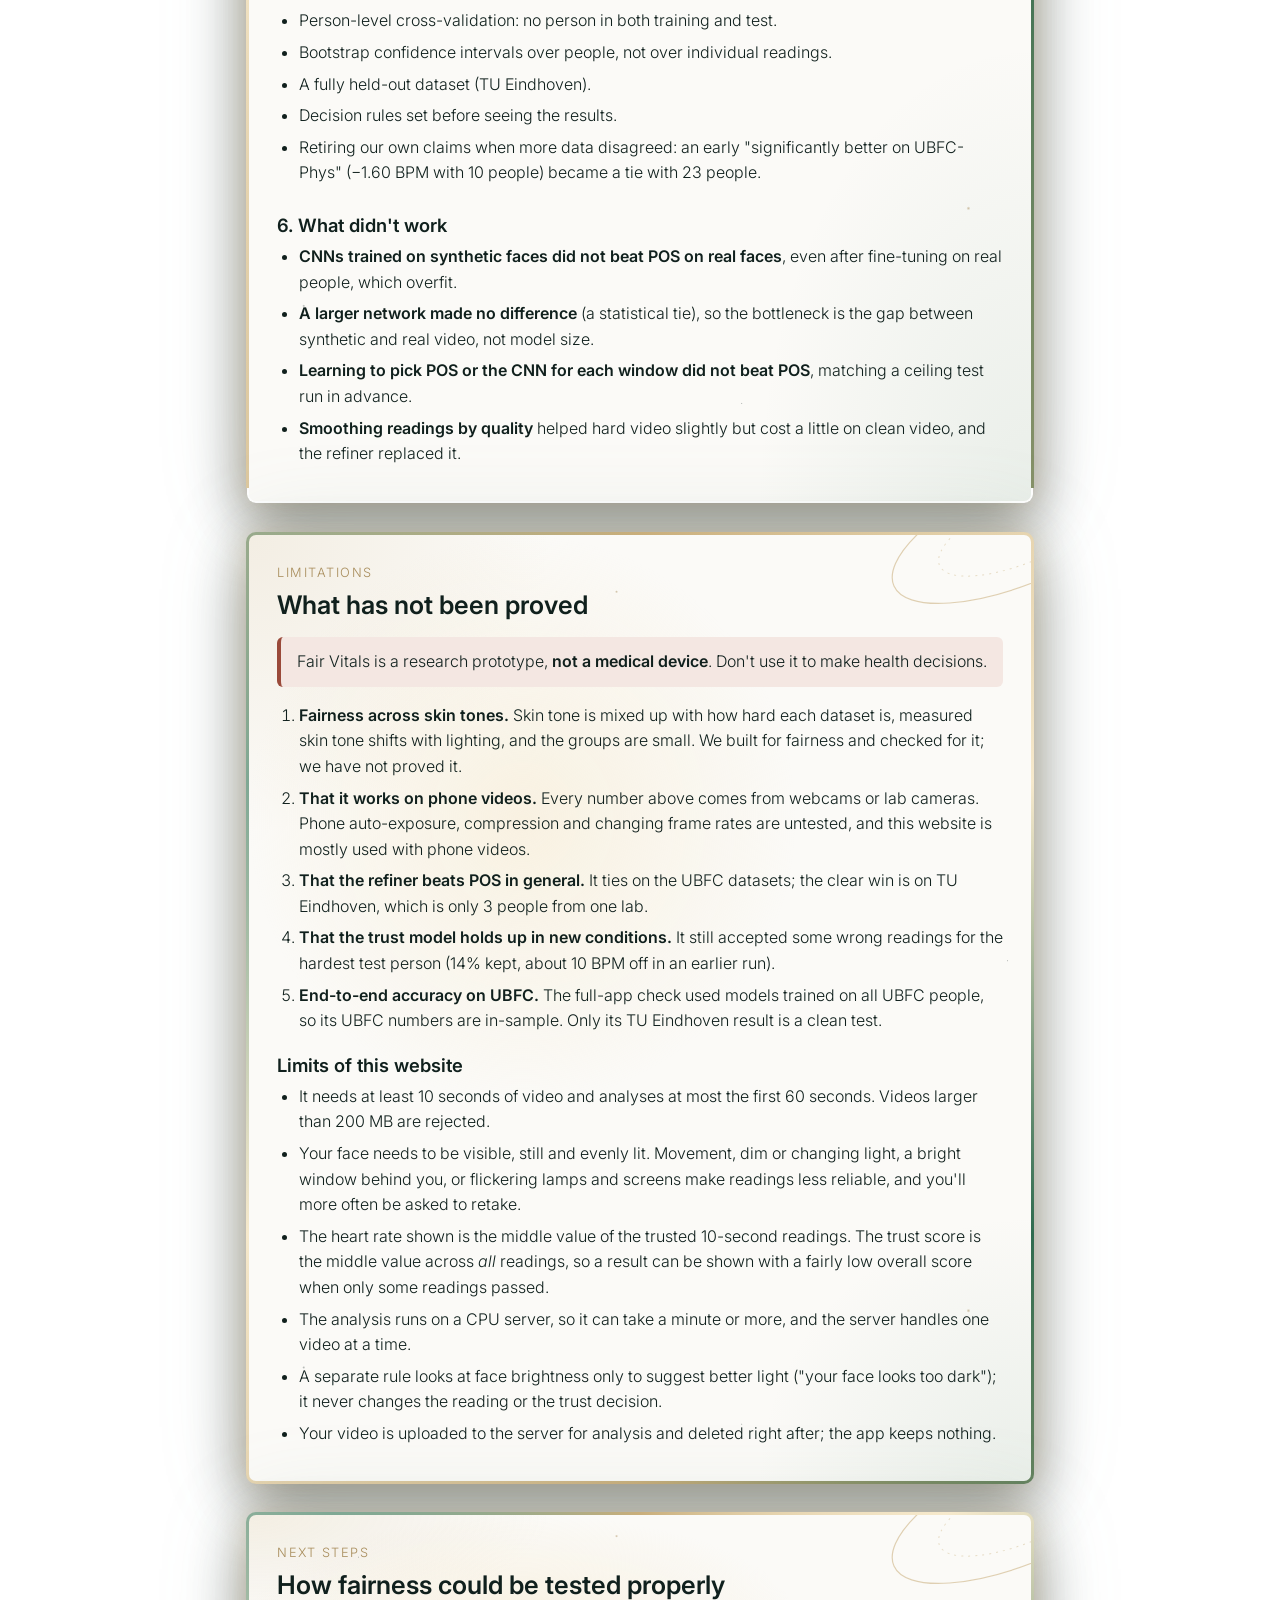
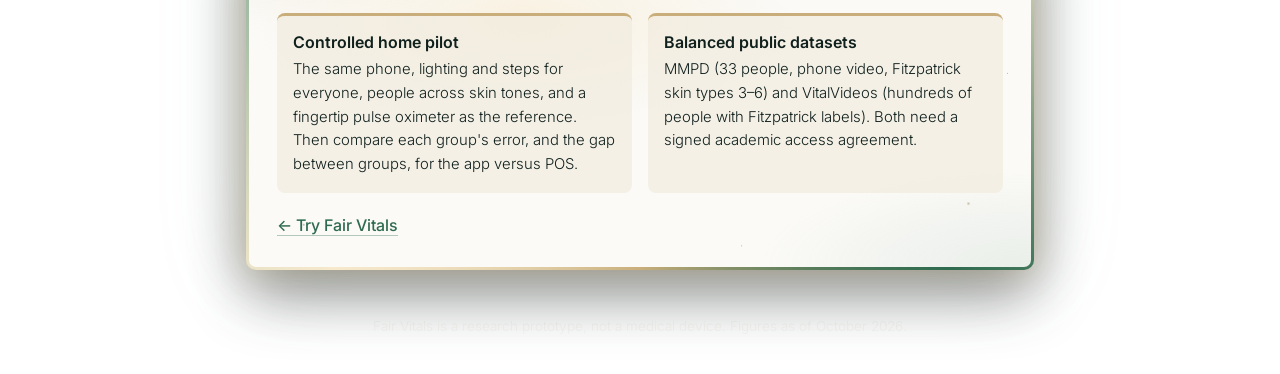
==== commit 09248b1c: "Add accounts: My page with log in / create account, stored in PostgreSQL - auth.py: /api/signup, /ap" ====
--- a/static/about.html
+++ b/static/about.html
@@ -28,7 +28,7 @@
       <div class="line-sector" aria-hidden="true"><span class="spark"></span></div>
       <nav class="nav">
         <a href="/about" aria-current="page">About</a>
-        <a href="#">My page</a>
+        <a href="/my">My page</a>
         <a href="#">Help</a>
       </nav>
     </div>
--- a/static/css/site.css
+++ b/static/css/site.css
@@ -425,7 +425,8 @@
   color: var(--ink);
 }
 
-.btn:hover { background: #EDE6DA; }
+.btn { transition: background 0.2s ease, box-shadow 0.3s ease; }
+.btn:hover { background: #EDE6DA; box-shadow: 0 0 14px rgba(201, 174, 123, 0.55); }
 
 .btn-primary {
   border-color: var(--gold-dark);
@@ -434,7 +435,7 @@
   text-shadow: 1px 1px 2px rgba(0, 0, 0, 0.35);
 }
 
-.btn-primary:hover { background: var(--gold-dark); }
+.btn-primary:hover { background: var(--gold-dark); box-shadow: 0 0 18px rgba(201, 174, 123, 0.8), 0 0 36px rgba(246, 233, 204, 0.5); }
 .btn:disabled { opacity: 0.5; cursor: default; }
 
 .file-name {
@@ -454,7 +455,7 @@
   border-top: 2px solid #E4DDD0;
 }
 
-.hr {
+.card .hr {
   margin: 0;
   font-size: 2.6em;
   font-weight: 600;
@@ -555,7 +556,7 @@
   .nav { width: 100%; justify-content: center; gap: 24px; }
   .nav a { font-size: 1.1em; }
   .card { padding: 20px; }
-  .hr { font-size: 2.1em; }
+  .card .hr { font-size: 2.1em; }
 }
 
   
@@ -752,3 +753,91 @@
 
 table.data.text th, table.data.text td { text-align: left; }
 .more { margin: 20px 0 0; }
+
+/* First sight: site.js adds .reveal to inner blocks and buttons, then .seen once each scrolls into view.
+   They rise into place and glow briefly (the glow fades out, so hover effects are untouched afterwards). */
+.reveal {
+  opacity: 0;
+  transform: translateY(14px) scale(0.98);
+  transition: opacity 0.7s ease var(--d, 0ms), transform 0.7s cubic-bezier(0.2, 0.7, 0.2, 1) var(--d, 0ms);
+}
+
+.reveal.seen {
+  opacity: 1;
+  transform: none;
+  animation: first-glow 1.8s ease-out var(--d, 0ms) backwards;
+}
+
+.btn.reveal.seen { transition: opacity 0.7s ease var(--d, 0ms), transform 0.7s cubic-bezier(0.2, 0.7, 0.2, 1) var(--d, 0ms), background 0.2s ease, box-shadow 0.3s ease; }
+
+@keyframes first-glow {
+  0% { box-shadow: 0 0 0 0 rgba(246, 233, 204, 0); }
+  35% { box-shadow: 0 0 18px 3px rgba(201, 174, 123, 0.6), 0 0 42px 10px rgba(246, 233, 204, 0.45); }
+  100% { box-shadow: 0 0 0 0 rgba(246, 233, 204, 0); }
+}
+
+/* ---------- My page: log in / create account ---------- */
+.account { max-width: 560px; width: 100%; margin: 0 auto; }
+
+[hidden] { display: none !important; }
+
+.tabs {
+  display: flex;
+  gap: 4px;
+  margin: 20px 0 16px;
+  padding: 4px;
+  border-radius: 10px;
+  background: #F1EBDF;
+}
+
+.tab {
+  flex: 1;
+  padding: 10px 12px;
+  border: 0;
+  border-radius: 8px;
+  font: inherit;
+  font-weight: 500;
+  color: var(--muted);
+  background: transparent;
+  cursor: pointer;
+  transition: background 0.25s ease, color 0.25s ease, box-shadow 0.25s ease;
+}
+
+.tab[aria-selected="true"] {
+  color: var(--ink);
+  background: #FFFFFF;
+  box-shadow: 0 1px 3px rgba(16, 32, 29, 0.12), 0 0 14px rgba(201, 174, 123, 0.35);
+}
+
+.auth-form { display: flex; flex-direction: column; gap: 14px; }
+
+.field {
+  display: flex;
+  flex-direction: column;
+  gap: 6px;
+  font-weight: 500;
+  font-size: 0.95em;
+}
+
+.field .optional { font-weight: 300; color: var(--muted); }
+
+.field input {
+  padding: 11px 12px;
+  border: 1.5px solid #DDD5C6;
+  border-radius: 8px;
+  font: inherit;
+  font-weight: 400;
+  color: var(--ink);
+  background: #FFFFFF;
+  transition: border-color 0.2s ease, box-shadow 0.2s ease;
+}
+
+.field input:focus {
+  outline: none;
+  border-color: var(--gold);
+  box-shadow: 0 0 0 3px rgba(201, 174, 123, 0.25), 0 0 16px rgba(201, 174, 123, 0.35);
+}
+
+.form-error { min-height: 1.4em; margin: 0; color: var(--bad); font-weight: 400; }
+.auth-form .btn { align-self: flex-start; }
+#signed-in .btn { margin-top: 8px; }
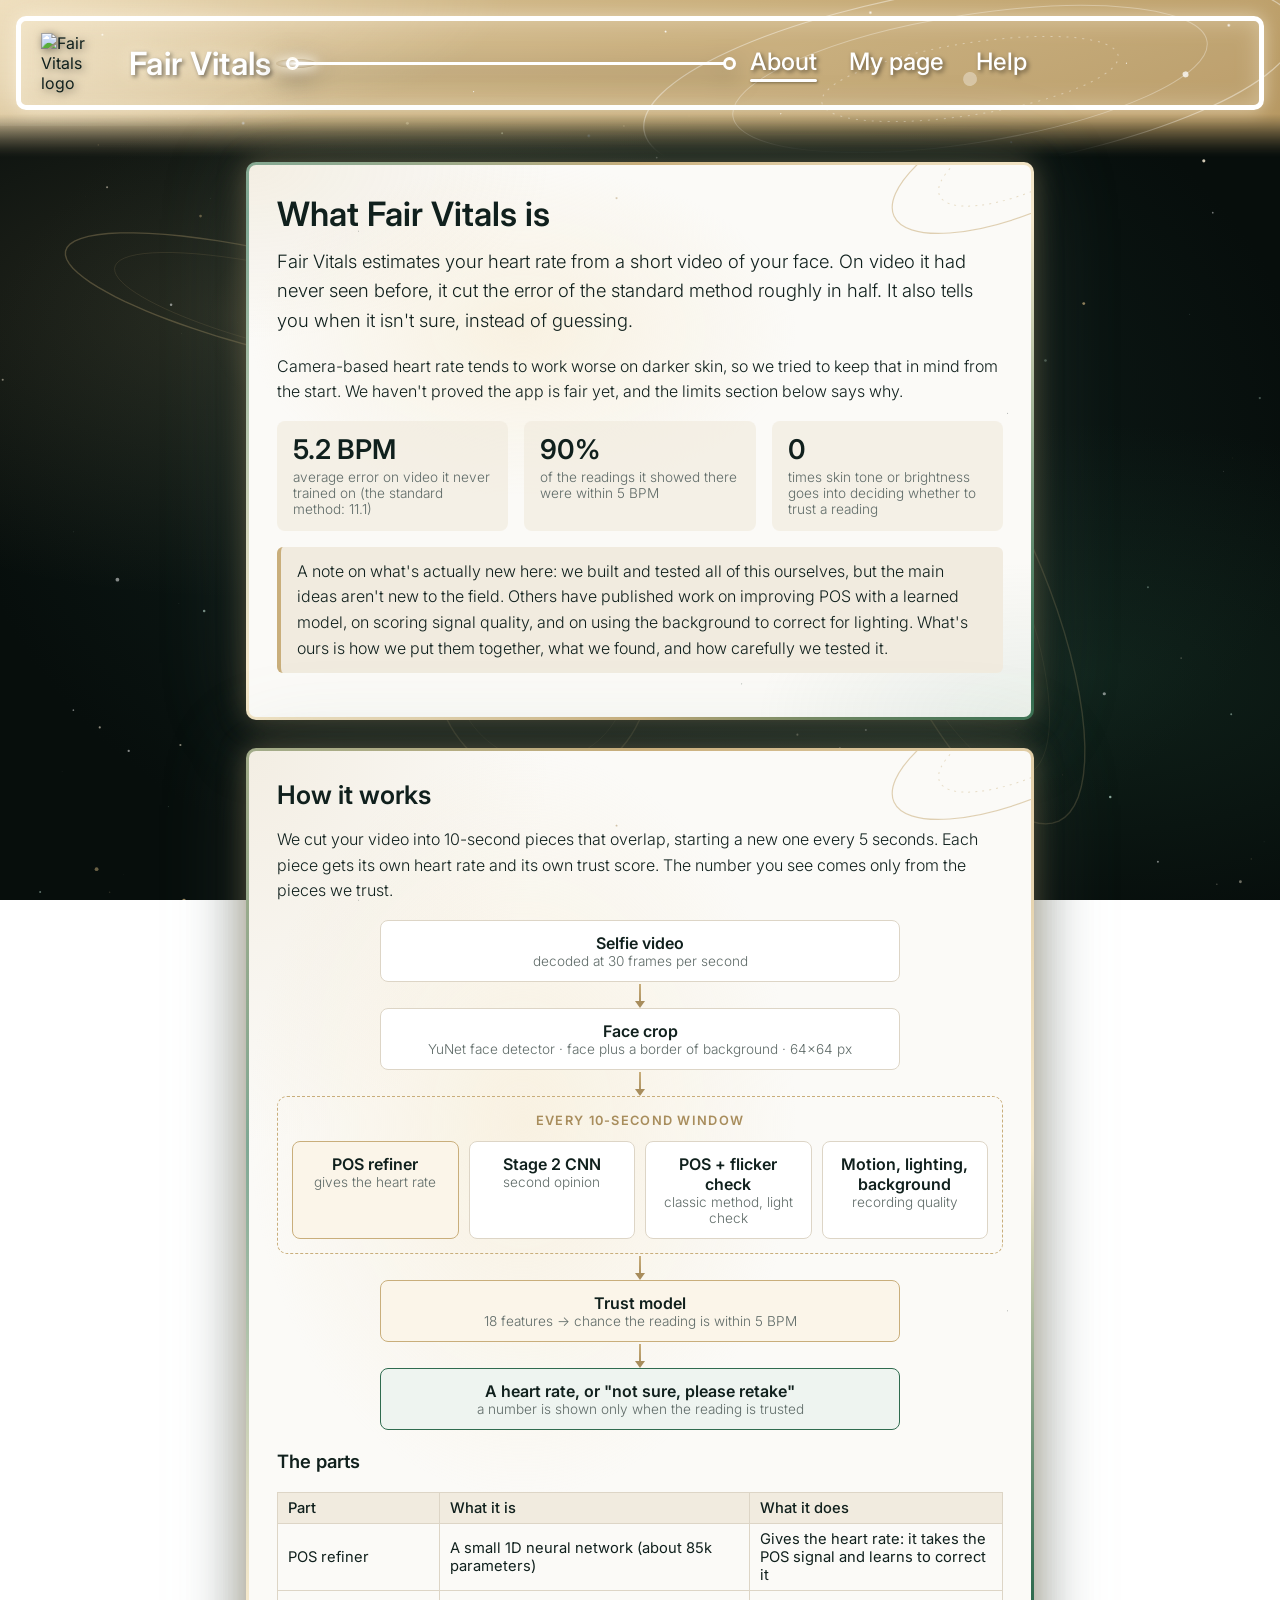
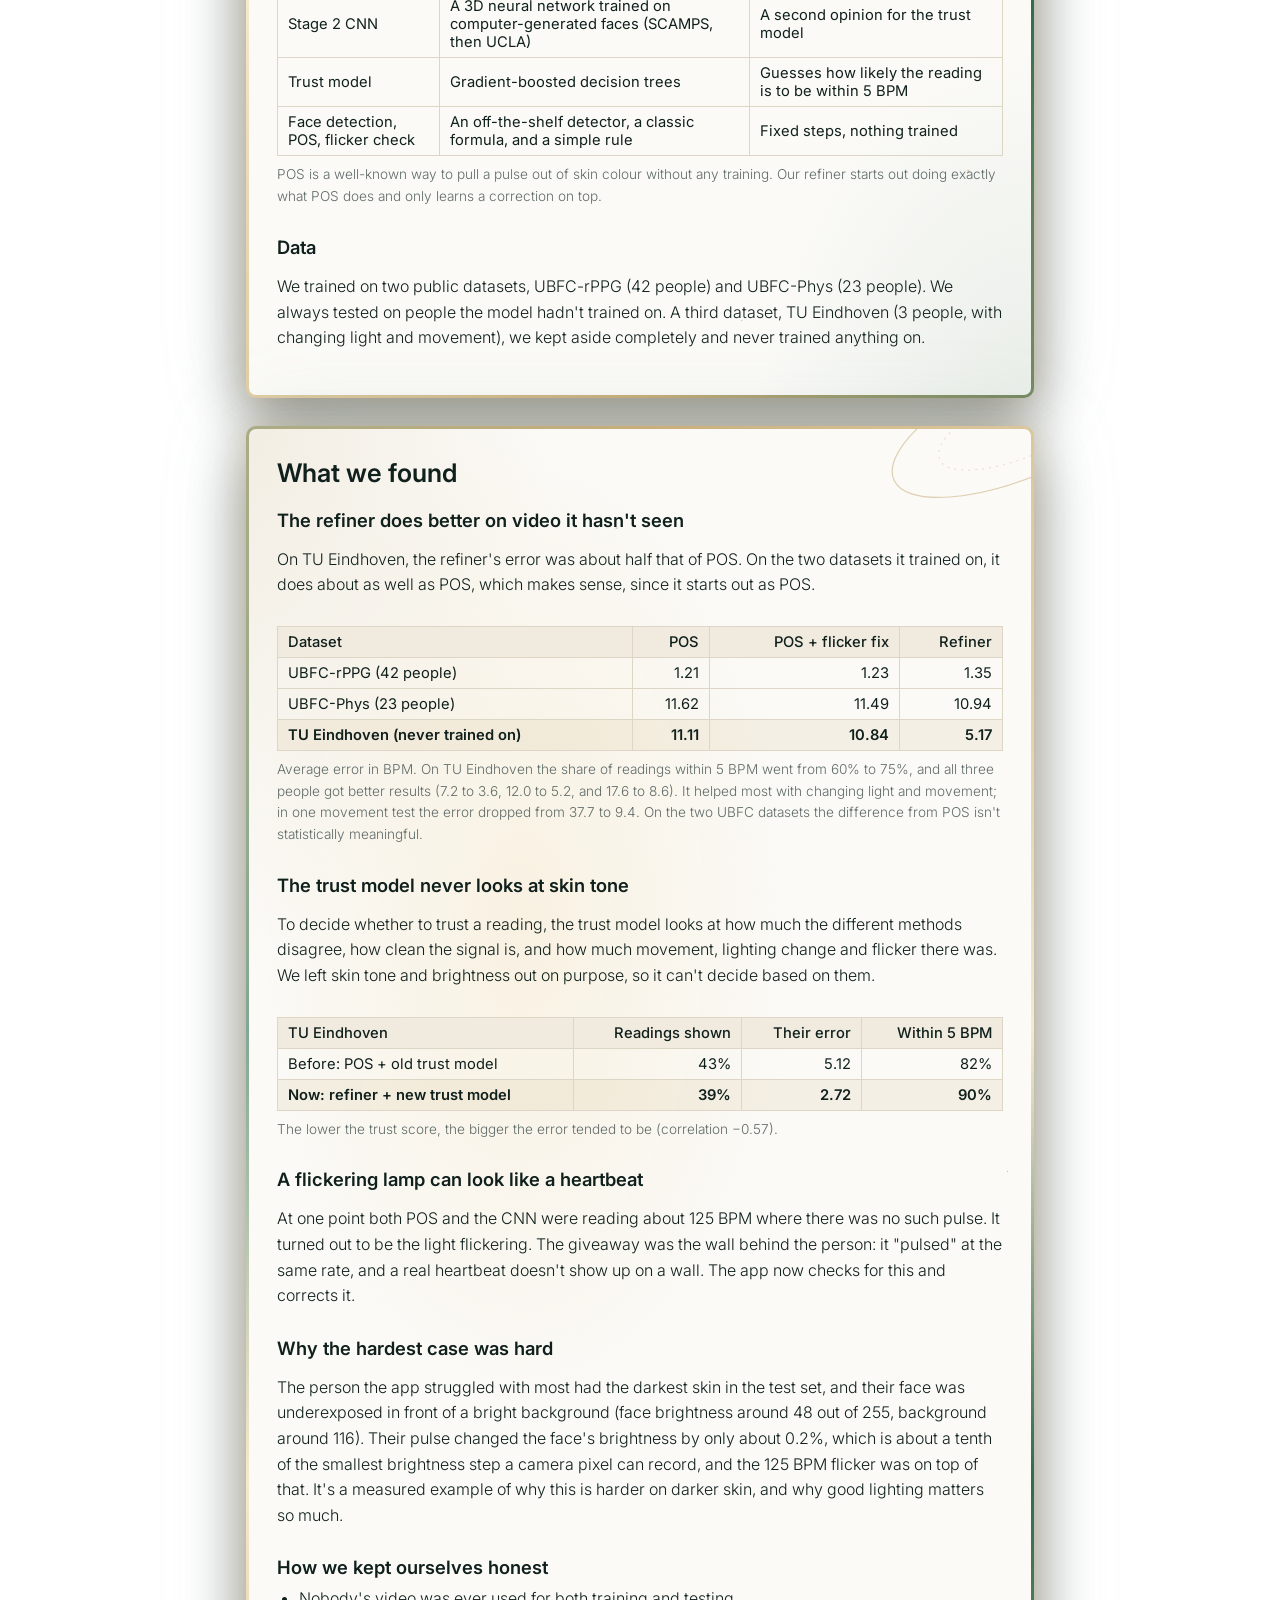
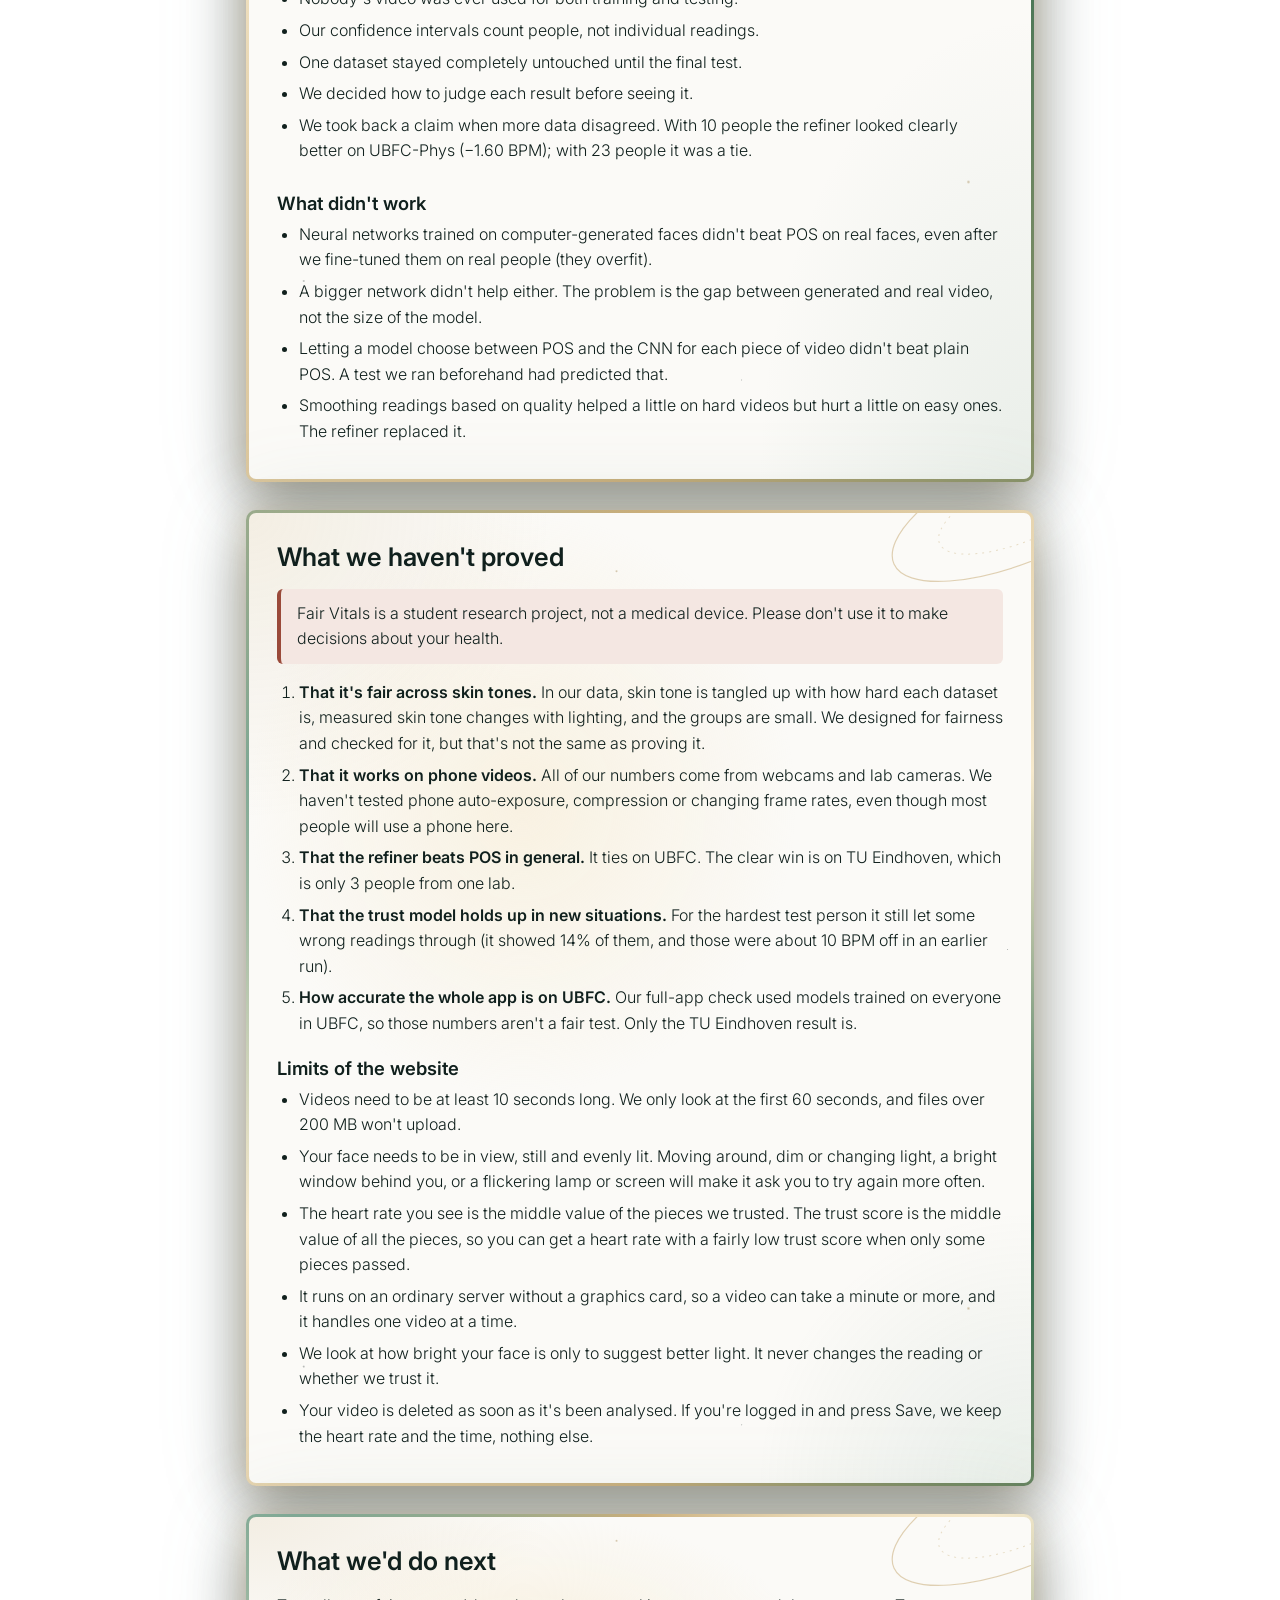
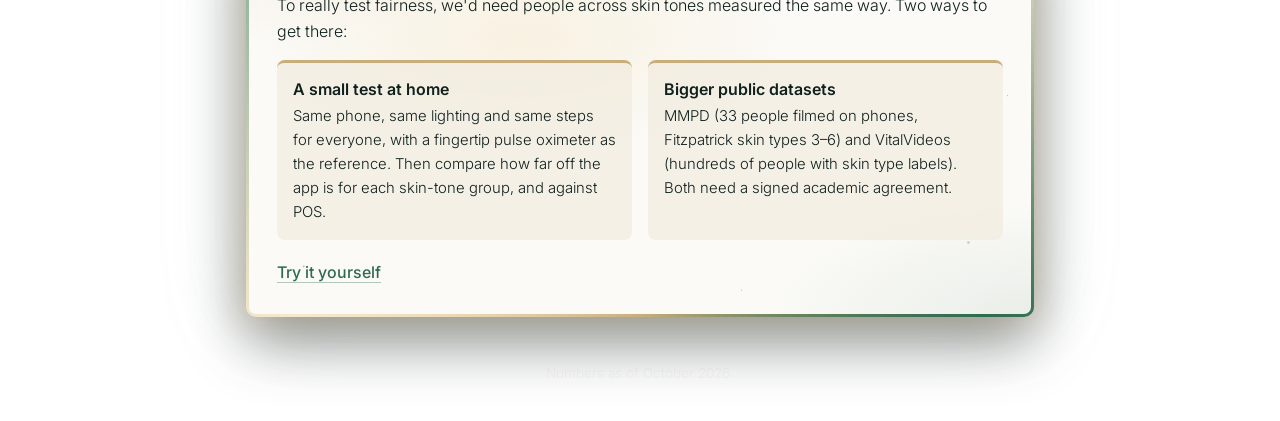
==== commit 2026e93c: "Rewrite the site's text in plainer, less templated language No layout or behaviour changes; research" ====
--- a/static/about.html
+++ b/static/about.html
@@ -38,35 +38,36 @@
   <main class="main">
     <!-- ======================= intro ======================= -->
     <section class="card hero">
-      <p class="eyebrow">About</p>
-      <h2>Heart rate from a selfie, with an honest answer when it can't tell.</h2>
+      <h2>What Fair Vitals is</h2>
+      <!-- YOUR STORY: a few sentences in your own words about why you started this project goes here. -->
       <p class="lead">
-        Fair Vitals estimates heart rate from a short video of your face. On video it had never seen,
-        it halved the error of the standard method. It knows when not to trust itself, and it was designed
-        and evaluated with skin-tone fairness in mind, including an honest account of where it still
-        falls short.
+        Fair Vitals estimates your heart rate from a short video of your face. On video it had never seen
+        before, it cut the error of the standard method roughly in half. It also tells you when it isn't sure,
+        instead of guessing.
+      </p>
+      <p>
+        Camera-based heart rate tends to work worse on darker skin, so we tried to keep that in mind from the
+        start. We haven't proved the app is fair yet, and the limits section below says why.
       </p>
       <div class="stats">
-        <div class="stat"><span class="num">2×</span><span class="lbl">lower error than standard POS on an unseen dataset (11.1 → 5.2 BPM)</span></div>
-        <div class="stat"><span class="num">90%</span><span class="lbl">of the readings it accepts are within 5 BPM on that dataset</span></div>
-        <div class="stat"><span class="num">0</span><span class="lbl">skin-tone or brightness inputs in the decision to trust a reading</span></div>
+        <div class="stat"><span class="num">5.2 BPM</span><span class="lbl">average error on video it never trained on (the standard method: 11.1)</span></div>
+        <div class="stat"><span class="num">90%</span><span class="lbl">of the readings it showed there were within 5 BPM</span></div>
+        <div class="stat"><span class="num">0</span><span class="lbl">times skin tone or brightness goes into deciding whether to trust a reading</span></div>
       </div>
       <p class="note">
-        <b>On "novelty".</b> Most of this work is <em>original to our project</em>: we built, tested and
-        measured it ourselves. It is not necessarily <em>new to the field</em>. Learned refinement of POS,
-        signal-quality scoring and background-based light correction have all been explored in published
-        camera-pulse (rPPG) research. What is ours is the combination, the findings and the rigour of the
-        evaluation.
+        A note on what's actually new here: we built and tested all of this ourselves, but the main ideas aren't
+        new to the field. Others have published work on improving POS with a learned model, on scoring signal
+        quality, and on using the background to correct for lighting. What's ours is how we put them together,
+        what we found, and how carefully we tested it.
       </p>
     </section>
 
     <!-- ======================= architecture ======================= -->
     <section class="card" id="how">
-      <p class="eyebrow">Architecture</p>
       <h2>How it works</h2>
       <p>
-        Your video is cut into overlapping 10-second windows, a new one every 5 seconds. Each window gets
-        a heart rate and a trust score, and only trusted readings are combined into the number you see.
+        We cut your video into 10-second pieces that overlap, starting a new one every 5 seconds. Each piece gets
+        its own heart rate and its own trust score. The number you see comes only from the pieces we trust.
       </p>
 
       <div class="pipeline" role="img" aria-label="Pipeline: selfie video, face crop, then for every 10-second window the POS refiner gives the heart rate while the Stage 2 CNN, POS with flicker check, and motion, lighting and background measures feed 18 features to the trust model; a number is shown only when the trust model says ok.">
@@ -92,169 +93,165 @@
       <h3>The parts</h3>
       <div class="table-wrap">
         <table class="data text">
-          <tr><th>Component</th><th>Type</th><th>Role</th></tr>
-          <tr><td>POS refiner</td><td>1D dilated residual CNN, about 85k parameters</td><td>Produces the heart rate: the POS pulse plus a learned correction</td></tr>
-          <tr><td>Stage 2 CNN</td><td>3D CNN trained on synthetic faces (SCAMPS, then UCLA synthetic)</td><td>Second opinion that feeds the trust model</td></tr>
-          <tr><td>Trust model</td><td>Gradient-boosted trees</td><td>Probability that the reading is within 5 BPM</td></tr>
-          <tr><td>Face detection, POS, flicker check</td><td>Pretrained, classical and rule-based</td><td>Fixed steps, no training</td></tr>
+          <tr><th>Part</th><th>What it is</th><th>What it does</th></tr>
+          <tr><td>POS refiner</td><td>A small 1D neural network (about 85k parameters)</td><td>Gives the heart rate: it takes the POS signal and learns to correct it</td></tr>
+          <tr><td>Stage 2 CNN</td><td>A 3D neural network trained on computer-generated faces (SCAMPS, then UCLA)</td><td>A second opinion for the trust model</td></tr>
+          <tr><td>Trust model</td><td>Gradient-boosted decision trees</td><td>Guesses how likely the reading is to be within 5 BPM</td></tr>
+          <tr><td>Face detection, POS, flicker check</td><td>An off-the-shelf detector, a classic formula, and a simple rule</td><td>Fixed steps, nothing trained</td></tr>
         </table>
       </div>
       <p class="table-note">
-        POS ("plane orthogonal to skin") is a standard, training-free way to pull the pulse out of skin colour.
-        The refiner starts out as exactly POS before training and learns only a correction on top of it.
+        POS is a well-known way to pull a pulse out of skin colour without any training. Our refiner starts out
+        doing exactly what POS does and only learns a correction on top.
       </p>
 
       <h3>Data</h3>
       <p>
-        Trained on <b>UBFC-rPPG</b> (42 people) and <b>UBFC-Phys</b> (23 people), evaluated with
-        person-level cross-validation, so no person is ever in both training and testing.
-        <b>TU Eindhoven</b> (3 people, with lighting changes and motion) was held out completely and never
-        used to train anything.
+        We trained on two public datasets, UBFC-rPPG (42 people) and UBFC-Phys (23 people). We always tested on
+        people the model hadn't trained on. A third dataset, TU Eindhoven (3 people, with changing light and
+        movement), we kept aside completely and never trained anything on.
       </p>
     </section>
 
     <!-- ======================= novelty ======================= -->
     <section class="card" id="new">
-      <p class="eyebrow">What's new in this project</p>
       <h2>What we found</h2>
 
-      <h3>1. A learned POS refiner that generalizes</h3>
-      <p>
-        On TU Eindhoven, a dataset it never saw, the refiner halved the error. On the datasets it was trained
-        on it ties POS, which is expected: it starts as POS and only learns a correction.
+      <h3>The refiner does better on video it hasn't seen</h3>
+      <p>
+        On TU Eindhoven, the refiner's error was about half that of POS. On the two datasets it trained on, it
+        does about as well as POS, which makes sense, since it starts out as POS.
       </p>
       <div class="table-wrap">
         <table class="data">
-          <tr><th>Dataset</th><th>POS</th><th>POS + flicker correction</th><th>Refiner</th></tr>
-          <tr><td>UBFC-rPPG (cross-validated, 42 people)</td><td>1.21</td><td>1.23</td><td>1.35</td></tr>
-          <tr><td>UBFC-Phys (cross-validated, 23 people)</td><td>11.62</td><td>11.49</td><td>10.94</td></tr>
-          <tr class="best"><td>TU Eindhoven (held out)</td><td>11.11</td><td>10.84</td><td>5.17</td></tr>
+          <tr><th>Dataset</th><th>POS</th><th>POS + flicker fix</th><th>Refiner</th></tr>
+          <tr><td>UBFC-rPPG (42 people)</td><td>1.21</td><td>1.23</td><td>1.35</td></tr>
+          <tr><td>UBFC-Phys (23 people)</td><td>11.62</td><td>11.49</td><td>10.94</td></tr>
+          <tr class="best"><td>TU Eindhoven (never trained on)</td><td>11.11</td><td>10.84</td><td>5.17</td></tr>
         </table>
       </div>
       <p class="table-note">
-        Mean absolute error in BPM. On TU, readings within 5 BPM went from 60% (POS) to 75% (refiner), and all
-        three participants improved (P1 7.2 → 3.6, P2 12.0 → 5.2, P3 17.6 → 8.6). The biggest gains were under
-        changing light and motion (one motion scenario: 37.7 → 9.4 BPM). On the UBFC datasets the difference
-        from POS is a statistical tie (95% bootstrap intervals over people include zero).
-      </p>
-
-      <h3>2. A skin-tone-blind trust model</h3>
-      <p>
-        The trust model predicts whether a reading is reliable from how much the different methods disagree,
-        signal quality, motion, lighting and flicker. <b>Skin tone and brightness are deliberately left out</b>
-        as inputs, so the decision to trust a reading can't be based on them directly.
+        Average error in BPM. On TU Eindhoven the share of readings within 5 BPM went from 60% to 75%, and all three
+        people got better results (7.2 to 3.6, 12.0 to 5.2, and 17.6 to 8.6). It helped most with changing light
+        and movement; in one movement test the error dropped from 37.7 to 9.4. On the two UBFC datasets the
+        difference from POS isn't statistically meaningful.
+      </p>
+
+      <h3>The trust model never looks at skin tone</h3>
+      <p>
+        To decide whether to trust a reading, the trust model looks at how much the different methods disagree,
+        how clean the signal is, and how much movement, lighting change and flicker there was. We left skin tone
+        and brightness out on purpose, so it can't decide based on them.
       </p>
       <div class="table-wrap">
         <table class="data">
-          <tr><th>TU Eindhoven (held out)</th><th>Readings kept</th><th>Error of kept</th><th>Within 5 BPM, kept</th></tr>
-          <tr><td>Old: POS + old trust model</td><td>43%</td><td>5.12</td><td>82%</td></tr>
-          <tr class="best"><td>New: refiner + new trust model</td><td>39%</td><td>2.72</td><td>90%</td></tr>
+          <tr><th>TU Eindhoven</th><th>Readings shown</th><th>Their error</th><th>Within 5 BPM</th></tr>
+          <tr><td>Before: POS + old trust model</td><td>43%</td><td>5.12</td><td>82%</td></tr>
+          <tr class="best"><td>Now: refiner + new trust model</td><td>39%</td><td>2.72</td><td>90%</td></tr>
         </table>
       </div>
-      <p class="table-note">Trust and error correlate at −0.57: the less the app trusts a reading, the more wrong it tends to be.</p>
-
-      <h3>3. The flicker discovery</h3>
-      <p>
-        Flickering light created a fake "pulse" of about 125 BPM that fooled both POS and the CNN. We confirmed
-        it by comparing the face with the background around it: the background pulsed at the same rate, which
-        a real heartbeat never does. The app now detects this and corrects for it.
-      </p>
-
-      <h3>4. A physical explanation for the hardest case</h3>
-      <p>
-        The hardest test person (TU participant P3, the darkest skin in the test set) was filmed with an
-        under-exposed face against a bright background: face brightness about 48 out of 255, background about
-        116. The pulse was only about 0.2% of face brightness, roughly a tenth of one step in pixel brightness,
-        with the 125 BPM flicker on top. It is a concrete, measured illustration of why camera pulse measurement
-        is harder on darker skin, and why exposure matters.
-      </p>
-
-      <h3>5. A careful evaluation</h3>
+      <p class="table-note">The lower the trust score, the bigger the error tended to be (correlation −0.57).</p>
+
+      <h3>A flickering lamp can look like a heartbeat</h3>
+      <p>
+        At one point both POS and the CNN were reading about 125 BPM where there was no such pulse. It turned out
+        to be the light flickering. The giveaway was the wall behind the person: it "pulsed" at the same rate,
+        and a real heartbeat doesn't show up on a wall. The app now checks for this and corrects it.
+      </p>
+
+      <h3>Why the hardest case was hard</h3>
+      <p>
+        The person the app struggled with most had the darkest skin in the test set, and their face was underexposed
+        in front of a bright background (face brightness around 48 out of 255, background around 116). Their pulse
+        changed the face's brightness by only about 0.2%, which is about a tenth of the smallest brightness step a
+        camera pixel can record, and the 125 BPM flicker was on top of that. It's a measured example of why this is
+        harder on darker skin, and why good lighting matters so much.
+      </p>
+
+      <h3>How we kept ourselves honest</h3>
       <ul class="plain">
-        <li>Person-level cross-validation: no person in both training and test.</li>
-        <li>Bootstrap confidence intervals over people, not over individual readings.</li>
-        <li>A fully held-out dataset (TU Eindhoven).</li>
-        <li>Decision rules set before seeing the results.</li>
-        <li>Retiring our own claims when more data disagreed: an early "significantly better on UBFC-Phys"
-            (−1.60 BPM with 10 people) became a tie with 23 people.</li>
+        <li>Nobody's video was ever used for both training and testing.</li>
+        <li>Our confidence intervals count people, not individual readings.</li>
+        <li>One dataset stayed completely untouched until the final test.</li>
+        <li>We decided how to judge each result before seeing it.</li>
+        <li>We took back a claim when more data disagreed. With 10 people the refiner looked clearly better on
+            UBFC-Phys (−1.60 BPM); with 23 people it was a tie.</li>
       </ul>
 
-      <h3>6. What didn't work</h3>
+      <h3>What didn't work</h3>
       <ul class="plain">
-        <li><b>CNNs trained on synthetic faces did not beat POS on real faces</b>, even after fine-tuning on
-            real people, which overfit.</li>
-        <li><b>A larger network made no difference</b> (a statistical tie), so the bottleneck is the gap between
-            synthetic and real video, not model size.</li>
-        <li><b>Learning to pick POS or the CNN for each window did not beat POS</b>, matching a ceiling test run
-            in advance.</li>
-        <li><b>Smoothing readings by quality</b> helped hard video slightly but cost a little on clean video,
-            and the refiner replaced it.</li>
+        <li>Neural networks trained on computer-generated faces didn't beat POS on real faces, even after we
+            fine-tuned them on real people (they overfit).</li>
+        <li>A bigger network didn't help either. The problem is the gap between generated and real video, not
+            the size of the model.</li>
+        <li>Letting a model choose between POS and the CNN for each piece of video didn't beat plain POS. A test
+            we ran beforehand had predicted that.</li>
+        <li>Smoothing readings based on quality helped a little on hard videos but hurt a little on easy ones.
+            The refiner replaced it.</li>
       </ul>
     </section>
 
     <!-- ======================= limitations ======================= -->
     <section class="card" id="limits">
-      <p class="eyebrow">Limitations</p>
-      <h2>What has not been proved</h2>
+      <h2>What we haven't proved</h2>
       <p class="note warn">
-        Fair Vitals is a research prototype, <b>not a medical device</b>. Don't use it to make health decisions.
+        Fair Vitals is a student research project, not a medical device. Please don't use it to make decisions
+        about your health.
       </p>
       <ol class="plain">
-        <li><b>Fairness across skin tones.</b> Skin tone is mixed up with how hard each dataset is, measured skin
-            tone shifts with lighting, and the groups are small. We built for fairness and checked for it; we
-            have not proved it.</li>
-        <li><b>That it works on phone videos.</b> Every number above comes from webcams or lab cameras. Phone
-            auto-exposure, compression and changing frame rates are untested, and this website is mostly used
-            with phone videos.</li>
-        <li><b>That the refiner beats POS in general.</b> It ties on the UBFC datasets; the clear win is on TU
-            Eindhoven, which is only 3 people from one lab.</li>
-        <li><b>That the trust model holds up in new conditions.</b> It still accepted some wrong readings for the
-            hardest test person (14% kept, about 10 BPM off in an earlier run).</li>
-        <li><b>End-to-end accuracy on UBFC.</b> The full-app check used models trained on all UBFC people, so its
-            UBFC numbers are in-sample. Only its TU Eindhoven result is a clean test.</li>
+        <li><b>That it's fair across skin tones.</b> In our data, skin tone is tangled up with how hard each dataset
+            is, measured skin tone changes with lighting, and the groups are small. We designed for fairness and
+            checked for it, but that's not the same as proving it.</li>
+        <li><b>That it works on phone videos.</b> All of our numbers come from webcams and lab cameras. We haven't
+            tested phone auto-exposure, compression or changing frame rates, even though most people will use a
+            phone here.</li>
+        <li><b>That the refiner beats POS in general.</b> It ties on UBFC. The clear win is on TU Eindhoven, which is
+            only 3 people from one lab.</li>
+        <li><b>That the trust model holds up in new situations.</b> For the hardest test person it still let some wrong
+            readings through (it showed 14% of them, and those were about 10 BPM off in an earlier run).</li>
+        <li><b>How accurate the whole app is on UBFC.</b> Our full-app check used models trained on everyone in UBFC,
+            so those numbers aren't a fair test. Only the TU Eindhoven result is.</li>
       </ol>
 
-      <h3>Limits of this website</h3>
+      <h3>Limits of the website</h3>
       <ul class="plain">
-        <li>It needs at least 10 seconds of video and analyses at most the first 60 seconds. Videos larger than
-            200 MB are rejected.</li>
-        <li>Your face needs to be visible, still and evenly lit. Movement, dim or changing light, a bright window
-            behind you, or flickering lamps and screens make readings less reliable, and you'll more often be asked
-            to retake.</li>
-        <li>The heart rate shown is the middle value of the trusted 10-second readings. The trust score is the
-            middle value across <em>all</em> readings, so a result can be shown with a fairly low overall score
-            when only some readings passed.</li>
-        <li>The analysis runs on a CPU server, so it can take a minute or more, and the server handles one video
-            at a time.</li>
-        <li>A separate rule looks at face brightness only to suggest better light ("your face looks too dark");
-            it never changes the reading or the trust decision.</li>
-        <li>Your video is uploaded to the server for analysis and deleted right after; the app keeps nothing.</li>
+        <li>Videos need to be at least 10 seconds long. We only look at the first 60 seconds, and files over 200 MB
+            won't upload.</li>
+        <li>Your face needs to be in view, still and evenly lit. Moving around, dim or changing light, a bright window
+            behind you, or a flickering lamp or screen will make it ask you to try again more often.</li>
+        <li>The heart rate you see is the middle value of the pieces we trusted. The trust score is the middle value of
+            all the pieces, so you can get a heart rate with a fairly low trust score when only some pieces passed.</li>
+        <li>It runs on an ordinary server without a graphics card, so a video can take a minute or more, and it handles
+            one video at a time.</li>
+        <li>We look at how bright your face is only to suggest better light. It never changes the reading or whether
+            we trust it.</li>
+        <li>Your video is deleted as soon as it's been analysed. If you're logged in and press Save, we keep the heart
+            rate and the time, nothing else.</li>
       </ul>
     </section>
 
     <!-- ======================= next ======================= -->
     <section class="card" id="next">
-      <p class="eyebrow">Next steps</p>
-      <h2>How fairness could be tested properly</h2>
+      <h2>What we'd do next</h2>
+      <p>To really test fairness, we'd need people across skin tones measured the same way. Two ways to get there:</p>
       <div class="two-col">
         <div class="point">
-          <h3>Controlled home pilot</h3>
-          <p>The same phone, lighting and steps for everyone, people across skin tones, and a fingertip pulse
-             oximeter as the reference. Then compare each group's error, and the gap between groups, for the app
-             versus POS.</p>
+          <h3>A small test at home</h3>
+          <p>Same phone, same lighting and same steps for everyone, with a fingertip pulse oximeter as the reference.
+             Then compare how far off the app is for each skin-tone group, and against POS.</p>
         </div>
         <div class="point">
-          <h3>Balanced public datasets</h3>
-          <p>MMPD (33 people, phone video, Fitzpatrick skin types 3–6) and VitalVideos (hundreds of people with
-             Fitzpatrick labels). Both need a signed academic access agreement.</p>
-        </div>
-      </div>
-      <p class="more"><a class="link-arrow" href="/">← Try Fair Vitals</a></p>
+          <h3>Bigger public datasets</h3>
+          <p>MMPD (33 people filmed on phones, Fitzpatrick skin types 3–6) and VitalVideos (hundreds of people with skin
+             type labels). Both need a signed academic agreement.</p>
+        </div>
+      </div>
+      <p class="more"><a class="link-arrow" href="/">Try it yourself</a></p>
     </section>
   </main>
 
   <footer class="site-footer">
-    Fair Vitals is a research prototype, not a medical device. Figures as of October 2026.
+    Numbers as of October 2026.
   </footer>
 
   <script src="/static/js/site.js"></script>
--- a/static/css/site.css
+++ b/static/css/site.css
@@ -328,9 +328,9 @@
   position: absolute;
   left: 50%;
   top: 50%;
-  width: 1600px;
-  height: 1600px;
-  margin: -800px 0 0 -800px;
+  width: var(--spin, 1600px);               /* site.js sets this to the card's diagonal, so any card is covered */
+  height: var(--spin, 1600px);
+  margin: calc(var(--spin, 1600px) / -2) 0 0 calc(var(--spin, 1600px) / -2);
   background: conic-gradient(#C9AE7B, #F6E9CC, #2F6B4F, #C9AE7B 50%, #F6E9CC, #7FA894, #C9AE7B);
   animation: spin 12s linear infinite;
   will-change: transform;
@@ -841,3 +841,194 @@
 .form-error { min-height: 1.4em; margin: 0; color: var(--bad); font-weight: 400; }
 .auth-form .btn { align-self: flex-start; }
 #signed-in .btn { margin-top: 8px; }
+
+/* ---------- Home: the "book" (upload card on top, then the verdict, then the advice) ---------- */
+.book {
+  display: grid;
+  perspective: 1800px;
+  margin-bottom: 30px;                      /* room for the pages peeking out below */
+}
+
+/* measure.js gives each page its depth --d (0 = on top) and z-index. Pages beneath peek out a little
+   below and to the right, like the next sheets of a pad; they slide up as the pages above are turned. */
+.page {
+  grid-area: 1 / 1;
+  display: flex;
+  flex-direction: column;
+  position: relative;
+  isolation: isolate;
+  transform-origin: left center;
+  backface-visibility: hidden;
+  transform: translate(calc(var(--d, 0) * 10px), calc(var(--d, 0) * 12px));
+  transition: transform 0.9s cubic-bezier(0.65, 0, 0.35, 1);
+}
+
+.page > .card { flex: 1; }
+
+/* Darkens a page while another lies over it; lifts away when it comes to the top. */
+.flip-shade {
+  position: absolute;
+  inset: 0;
+  z-index: 3;
+  border-radius: 10px;
+  background: linear-gradient(90deg, rgba(16, 32, 29, 0.32), rgba(16, 32, 29, 0.12));
+  pointer-events: none;
+  opacity: 0;
+  transition: opacity 0.9s ease;
+}
+
+.page.under .flip-shade { opacity: 1; }
+
+/* One more blank sheet under the last page. */
+#page-advice::after {
+  content: "";
+  position: absolute;
+  inset: 0;
+  z-index: -5;
+  border-radius: 10px;
+  background: #EDE8DE;
+  box-shadow: 0 10px 30px rgba(0, 0, 0, 0.4);
+  transform: translate(8px, 10px);
+}
+
+@media (prefers-reduced-motion: reduce) {
+  .page, .flip-shade { transition: none; }
+}
+
+.save-row {
+  display: flex;
+  flex-wrap: wrap;
+  align-items: center;
+  gap: 12px;
+  margin-top: 20px;
+}
+
+/* ---------- verdict page ---------- */
+.verdict-head {
+  display: flex;
+  flex-wrap: wrap;
+  align-items: baseline;
+  gap: 12px 16px;
+}
+
+.card .verdict-bpm { margin: 0; font-size: 3em; font-weight: 600; line-height: 1; }
+.verdict-bpm small { font-size: 0.4em; font-weight: 400; color: var(--muted); }
+
+.chip {
+  display: inline-flex;
+  align-items: center;
+  gap: 6px;
+  padding: 4px 12px;
+  border-radius: 999px;
+  font-size: 0.9em;
+  font-weight: 500;
+  color: #FFFFFF;
+  white-space: nowrap;
+}
+
+.chip::before { font-size: 0.95em; }
+.chip.normal { background: var(--ok); }
+.chip.normal::before { content: "✓"; }
+.chip.low, .chip.high { background: #9A6B1F; }
+.chip.low::before { content: "↓"; }
+.chip.high::before { content: "↑"; }
+.chip.far { background: var(--bad); }
+.chip.unknown { background: var(--muted); }
+
+/* Where the reading falls: a scale with the typical range shaded and a marker at the reading. */
+.scale { position: relative; margin: 28px 0 34px; height: 10px; border-radius: 5px; background: #E8E1D3; }
+.scale-band { position: absolute; top: 0; bottom: 0; border-radius: 5px; background: rgba(47, 107, 79, 0.35); }
+.scale-mark {
+  position: absolute;
+  top: 50%;
+  width: 16px;
+  height: 16px;
+  margin: -8px 0 0 -8px;
+  border: 2px solid var(--card);
+  border-radius: 50%;
+  background: var(--ink);
+  box-shadow: 0 0 10px rgba(201, 174, 123, 0.9);
+}
+
+.scale-tick {
+  position: absolute;
+  top: 16px;
+  transform: translateX(-50%);
+  font-size: 0.8em;
+  font-variant-numeric: tabular-nums;
+  color: var(--muted);
+  white-space: nowrap;
+}
+
+.scale-tick.reading { top: -26px; font-weight: 600; color: var(--ink); }
+
+.card-actions { display: flex; flex-wrap: wrap; gap: 12px; margin-top: 20px; }
+a.btn { text-decoration: none; }
+
+/* ---------- advice card ---------- */
+.advice-card ul.plain li { margin-bottom: 10px; }
+.note.urgent { border-left-color: var(--bad); background: #F4E7E2; }
+
+/* ---------- My page: pulse log ---------- */
+.log-card { max-width: 820px; }
+.account.wide { max-width: 820px; }
+
+.age-form { display: flex; flex-wrap: wrap; align-items: flex-end; gap: 12px; margin-top: 12px; }
+.age-form .field { flex: 0 0 140px; }
+
+.range-tabs { display: inline-flex; gap: 4px; padding: 4px; border-radius: 10px; background: #F1EBDF; }
+.range-tabs .tab { flex: none; padding: 6px 14px; }
+
+.chart-wrap { position: relative; margin-top: 12px; }
+.chart { display: block; width: 100%; height: auto; overflow: visible; }
+.chart .grid line { stroke: #E4DDD0; stroke-width: 1; }
+.chart .axis text { fill: var(--muted); font-size: 12px; font-variant-numeric: tabular-nums; }
+.chart .band { fill: rgba(47, 107, 79, 0.10); }
+.chart .band-edge { stroke: rgba(47, 107, 79, 0.45); stroke-width: 1; }
+.chart .band-label { fill: var(--ok); font-size: 12px; font-weight: 500; paint-order: stroke; stroke: var(--card); stroke-width: 4px; stroke-linejoin: round; }
+.chart .line { fill: none; stroke: #8C7448; stroke-width: 2; stroke-linejoin: round; stroke-linecap: round; }
+.chart .dot { fill: #8C7448; stroke: var(--card); stroke-width: 2; }
+.chart .dot.out { fill: var(--bad); }
+.chart .cross { stroke: var(--muted); stroke-width: 1; }
+.chart .hit { fill: transparent; cursor: crosshair; }
+.chart .end-label { fill: var(--ink); font-size: 12px; font-weight: 600; }
+
+.tooltip {
+  position: absolute;
+  top: 0;
+  left: 0;
+  z-index: 5;
+  min-width: 140px;
+  padding: 8px 10px;
+  border-radius: 8px;
+  background: var(--ink);
+  color: #FFFFFF;
+  font-size: 0.85em;
+  line-height: 1.45;
+  pointer-events: none;
+  box-shadow: 0 6px 20px rgba(0, 0, 0, 0.3);
+  transform: translate(-50%, calc(-100% - 12px));
+  white-space: nowrap;
+}
+
+.tooltip b { font-weight: 600; }
+.tooltip .t-muted { color: rgba(255, 255, 255, 0.7); }
+
+.log-empty { margin: 16px 0 0; }
+
+.days { width: 100%; margin-top: 16px; }
+.days th, .days td { text-align: left; vertical-align: top; }
+.days td.num { font-variant-numeric: tabular-nums; }
+.days .times { color: var(--muted); font-size: 0.92em; }
+.del {
+  margin-left: 4px;
+  padding: 0 6px;
+  border: 0;
+  border-radius: 4px;
+  font: inherit;
+  color: var(--muted);
+  background: transparent;
+  cursor: pointer;
+}
+.del:hover { color: var(--bad); background: #F4E7E2; }
+.small-chip { padding: 2px 9px; font-size: 0.8em; }
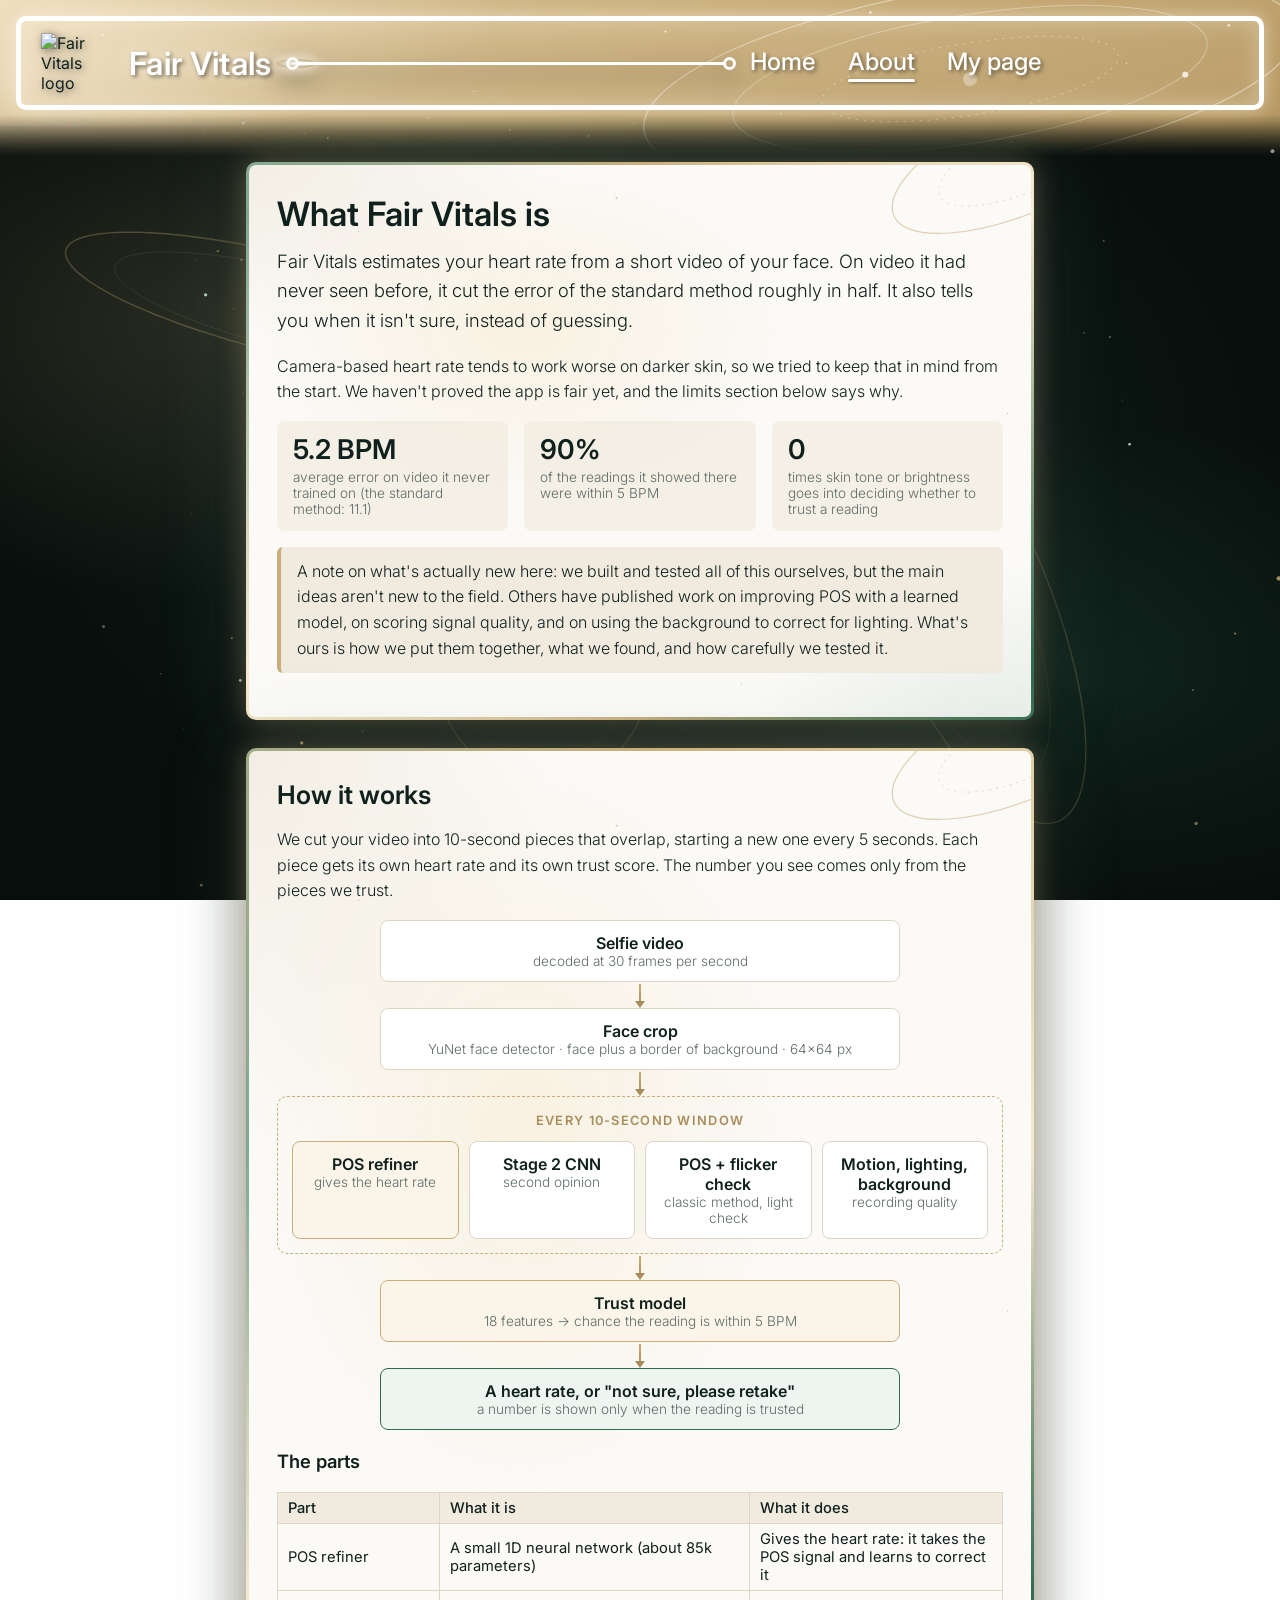
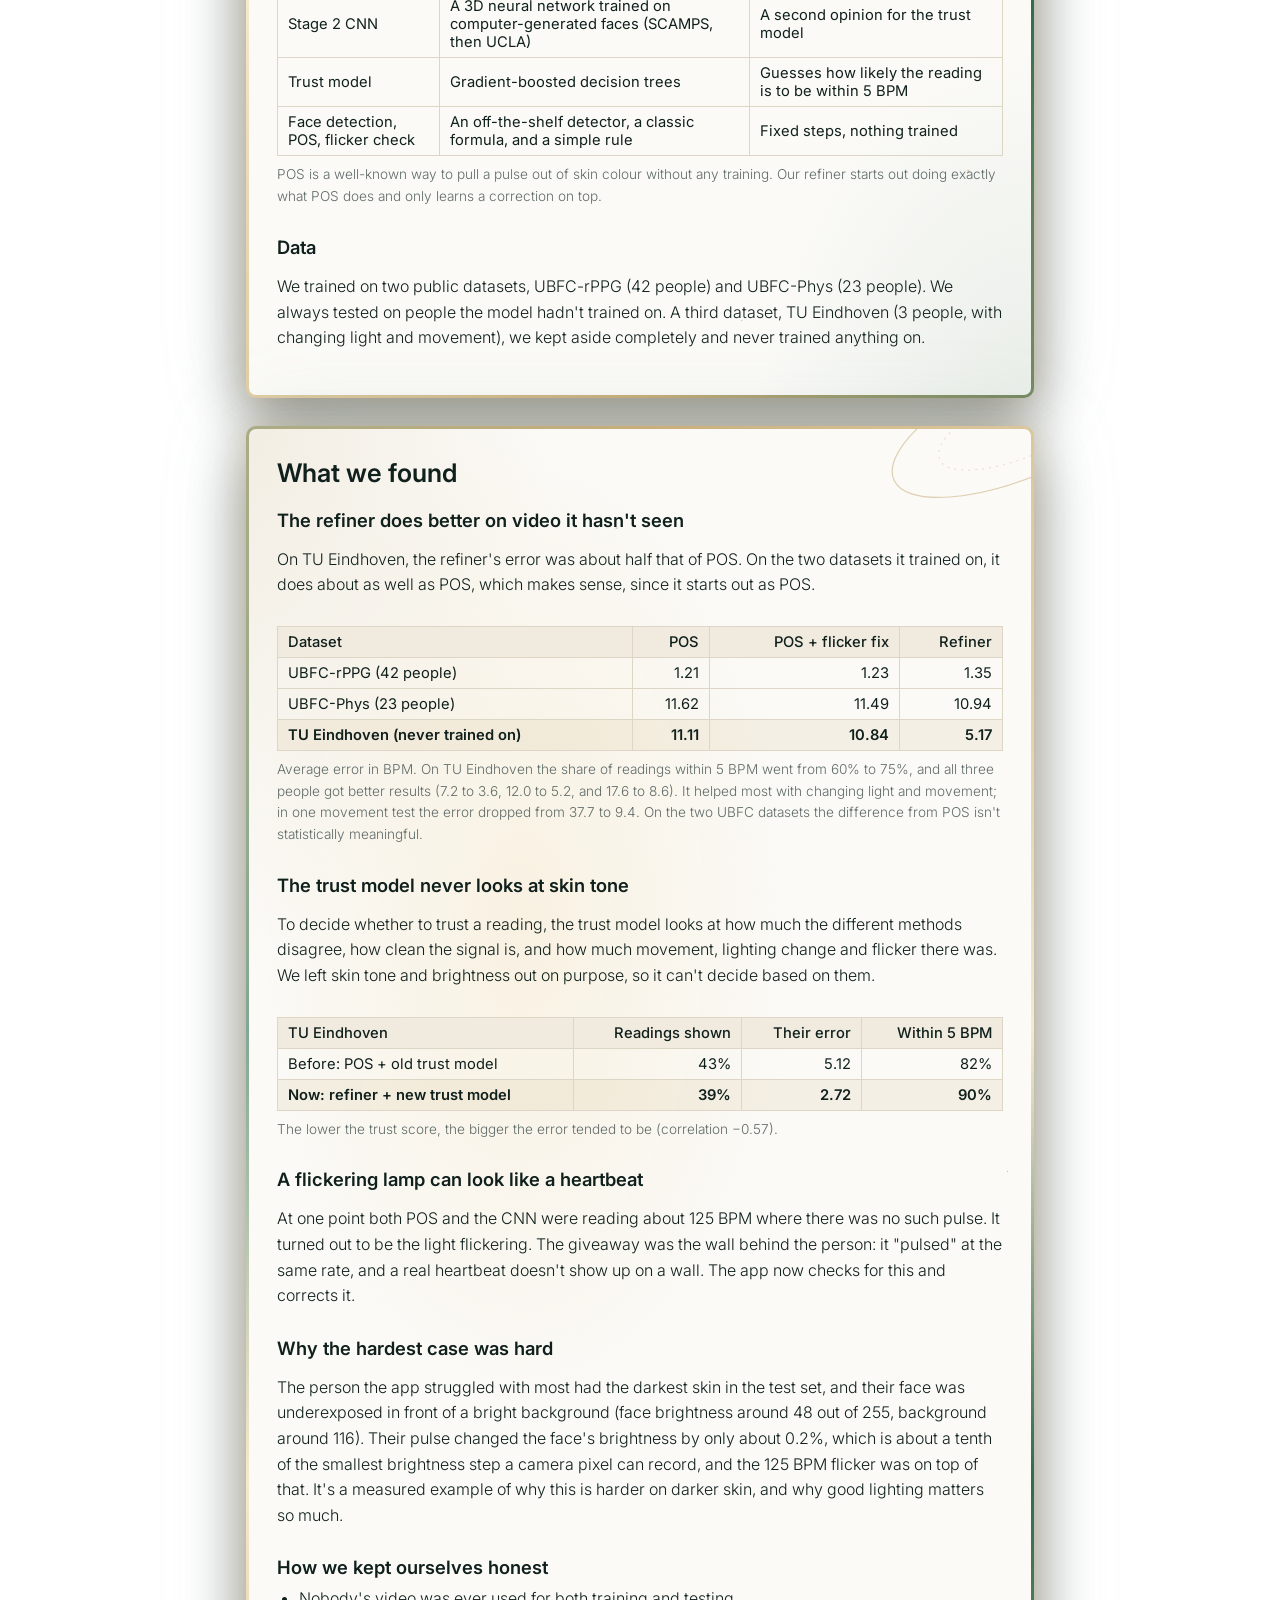
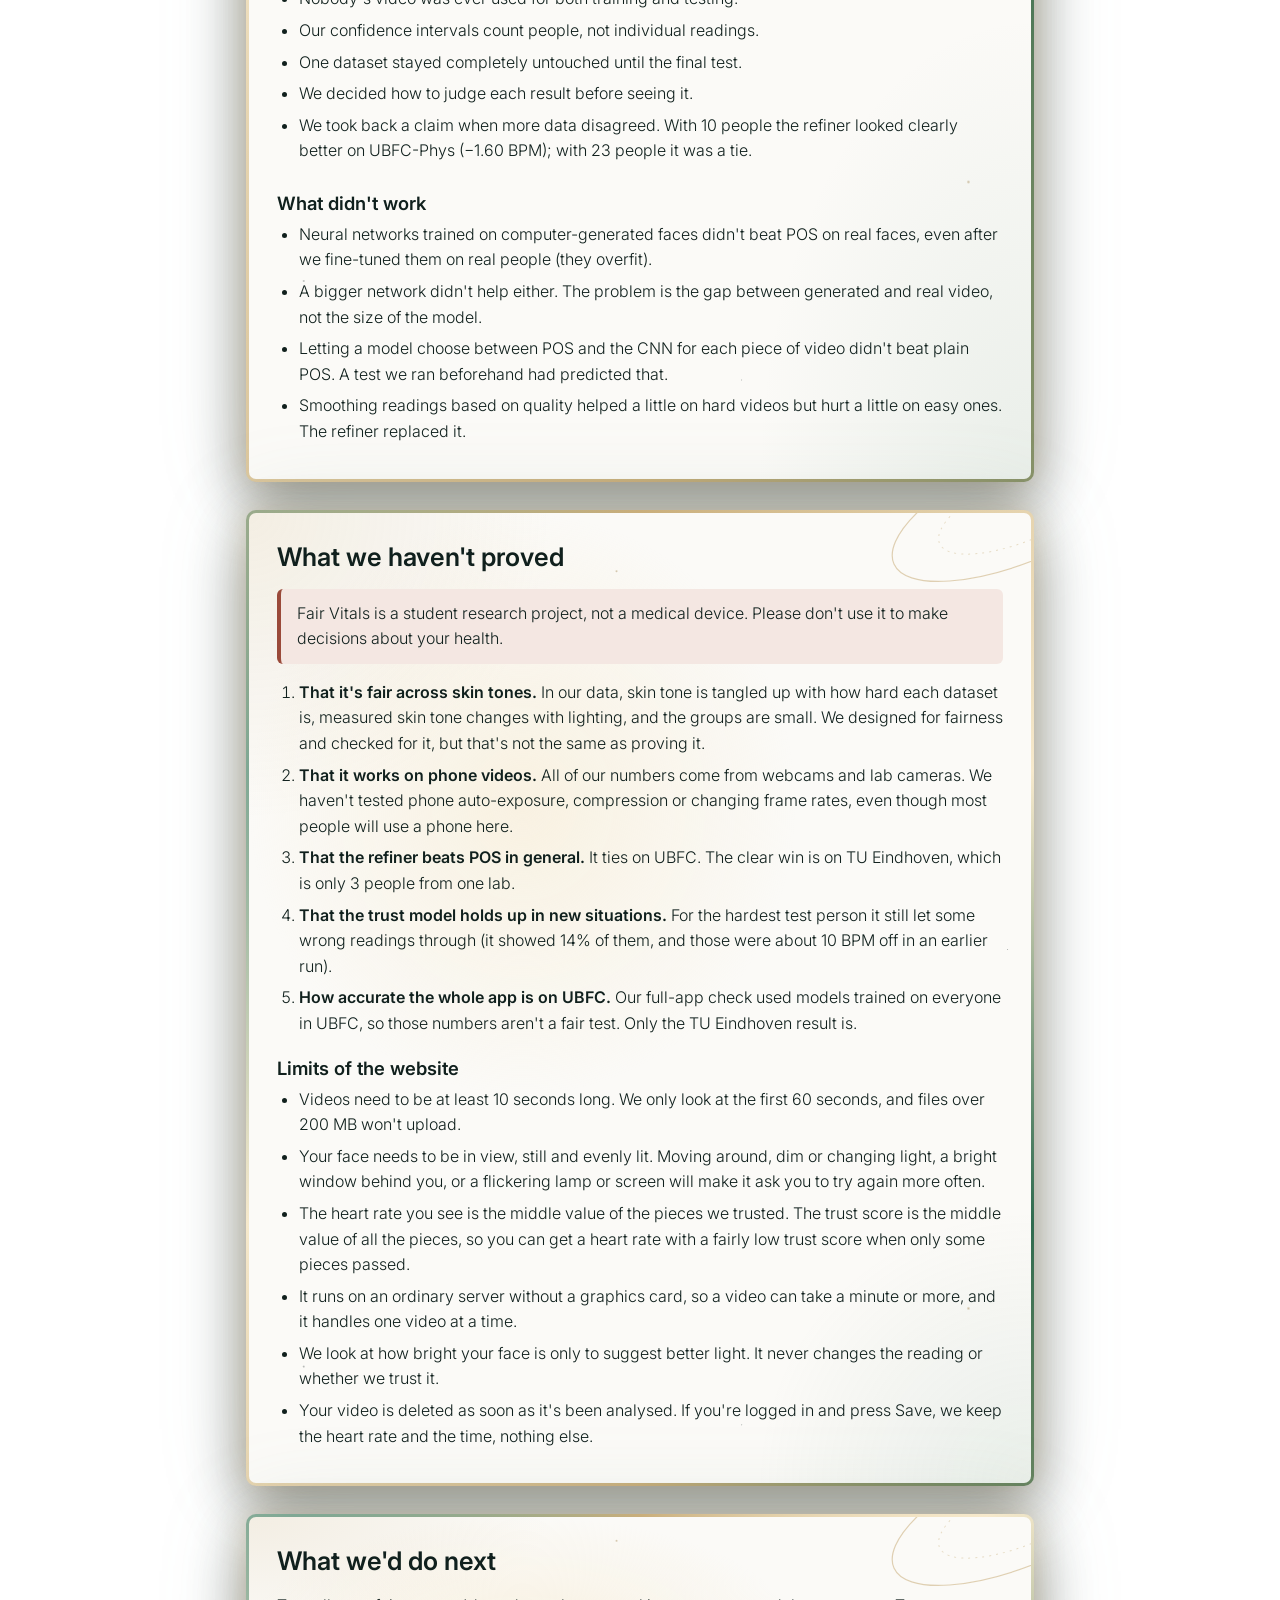
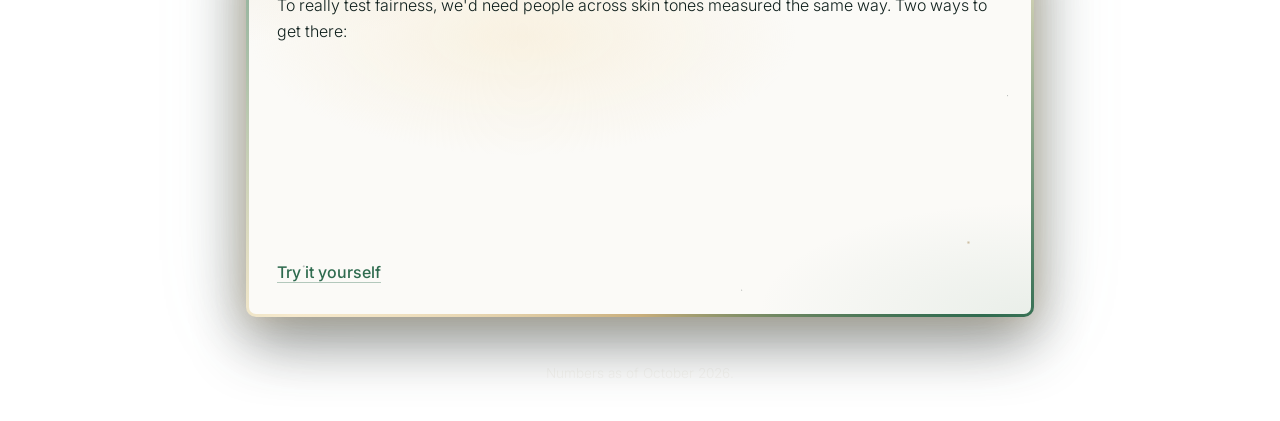
==== commit 4d9b2547: "Add Home to the menu and remove Help; fix sideways scroll on phones - Menu on every page is now Home" ====
--- a/static/about.html
+++ b/static/about.html
@@ -27,9 +27,9 @@
       </a>
       <div class="line-sector" aria-hidden="true"><span class="spark"></span></div>
       <nav class="nav">
+        <a href="/">Home</a>
         <a href="/about" aria-current="page">About</a>
         <a href="/my">My page</a>
-        <a href="#">Help</a>
       </nav>
     </div>
   </div>
--- a/static/css/site.css
+++ b/static/css/site.css
@@ -557,6 +557,8 @@
   .nav a { font-size: 1.1em; }
   .card { padding: 20px; }
   .card .hr { font-size: 2.1em; }
+  /* narrow screens: the stacked pages peek out less, and the book leaves room for them on the right */
+  .book { --step-x: 4px; --step-y: 8px; margin-right: 16px; }
 }
 
   
@@ -844,6 +846,8 @@
 
 /* ---------- Home: the "book" (upload card on top, then the verdict, then the advice) ---------- */
 .book {
+  --step-x: 10px;                           /* how far each page beneath peeks out */
+  --step-y: 12px;
   display: grid;
   perspective: 1800px;
   margin-bottom: 30px;                      /* room for the pages peeking out below */
@@ -859,7 +863,7 @@
   isolation: isolate;
   transform-origin: left center;
   backface-visibility: hidden;
-  transform: translate(calc(var(--d, 0) * 10px), calc(var(--d, 0) * 12px));
+  transform: translate(calc(var(--d, 0) * var(--step-x)), calc(var(--d, 0) * var(--step-y)));
   transition: transform 0.9s cubic-bezier(0.65, 0, 0.35, 1);
 }
 
@@ -888,7 +892,7 @@
   border-radius: 10px;
   background: #EDE8DE;
   box-shadow: 0 10px 30px rgba(0, 0, 0, 0.4);
-  transform: translate(8px, 10px);
+  transform: translate(var(--step-x), var(--step-y));
 }
 
 @media (prefers-reduced-motion: reduce) {
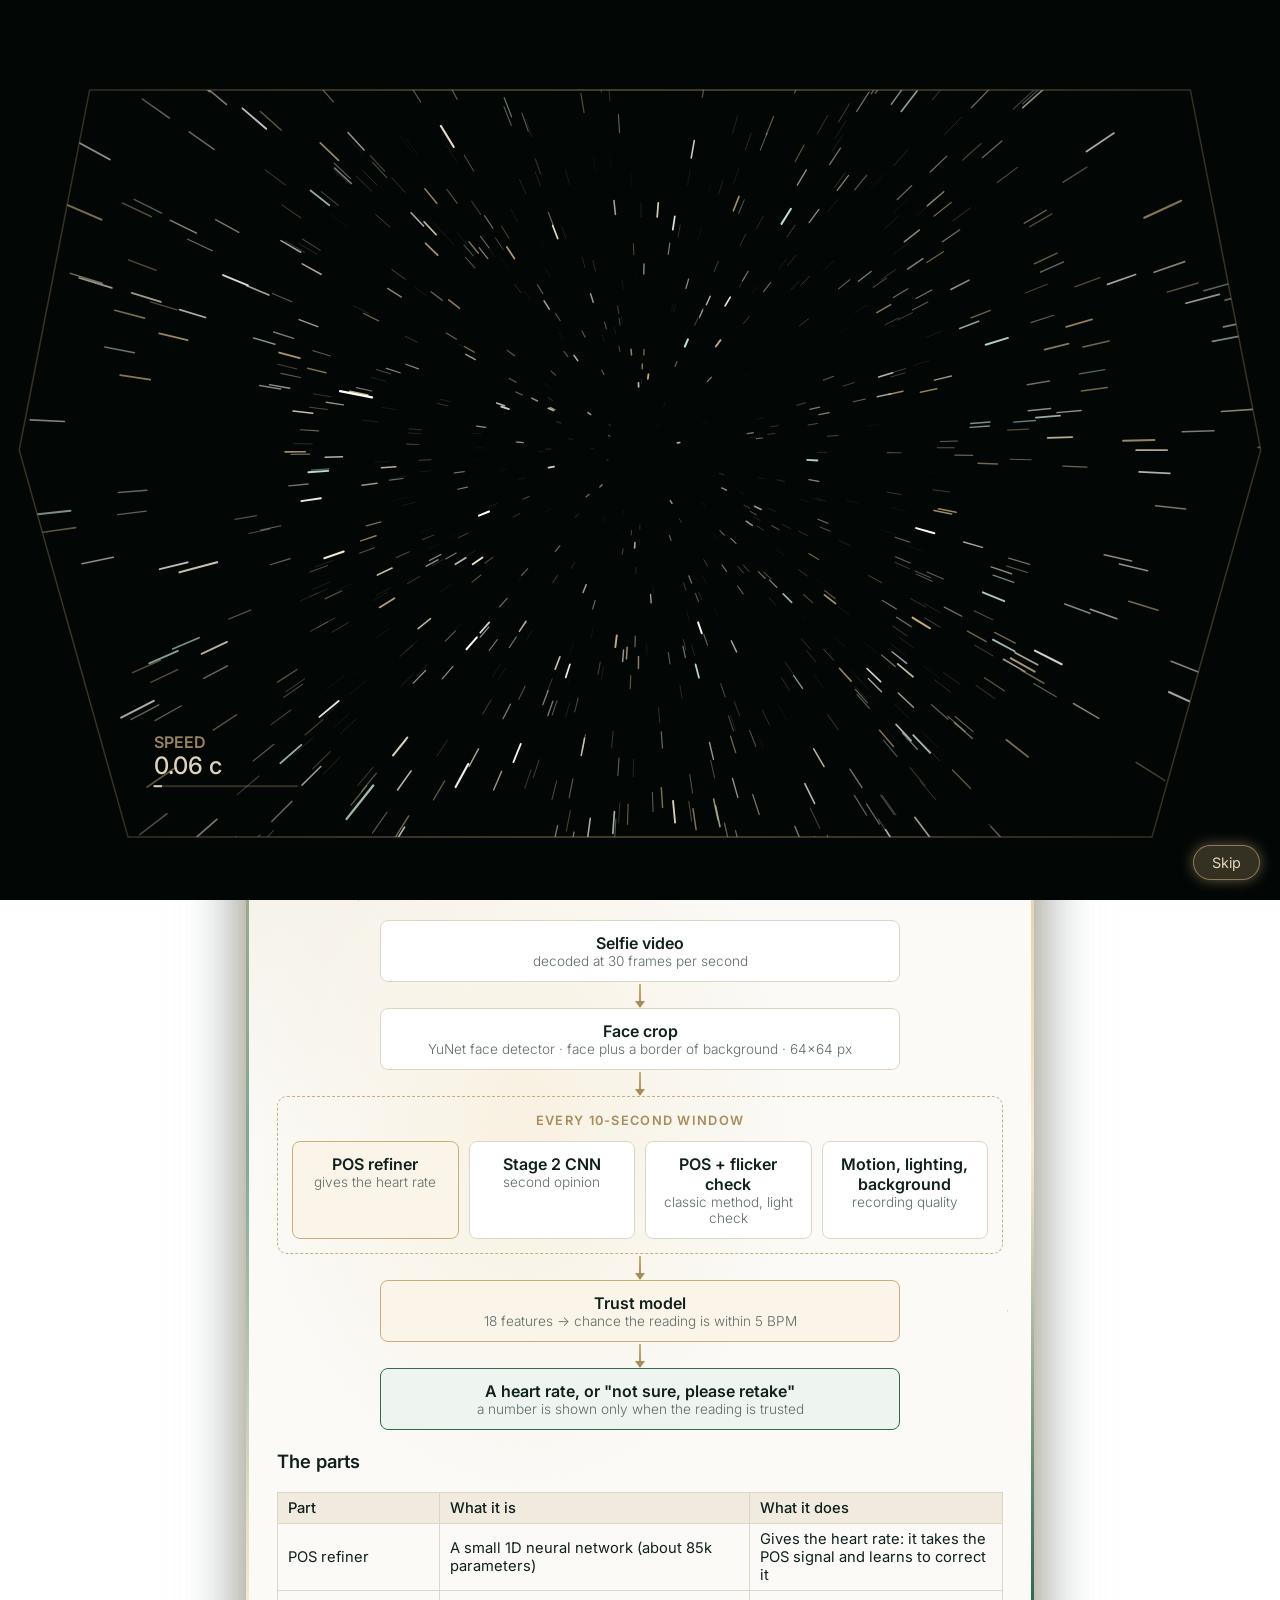
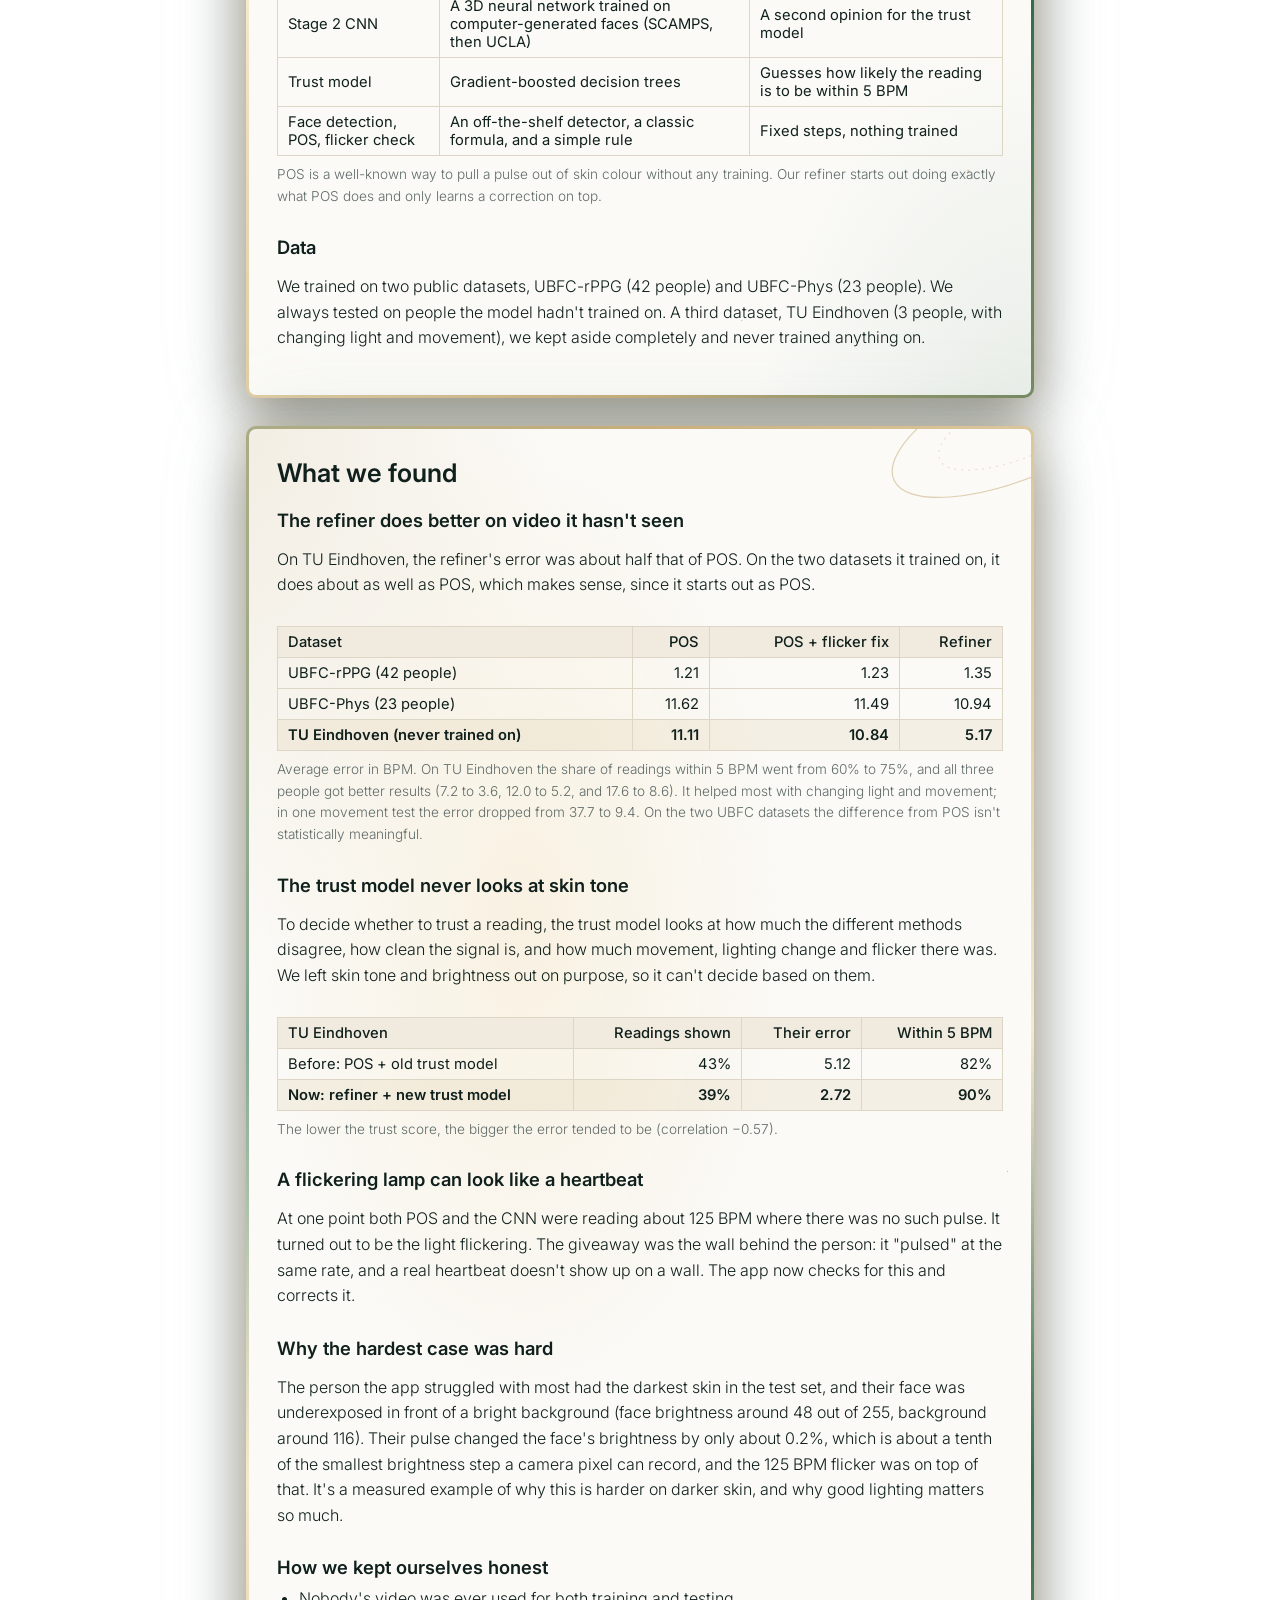
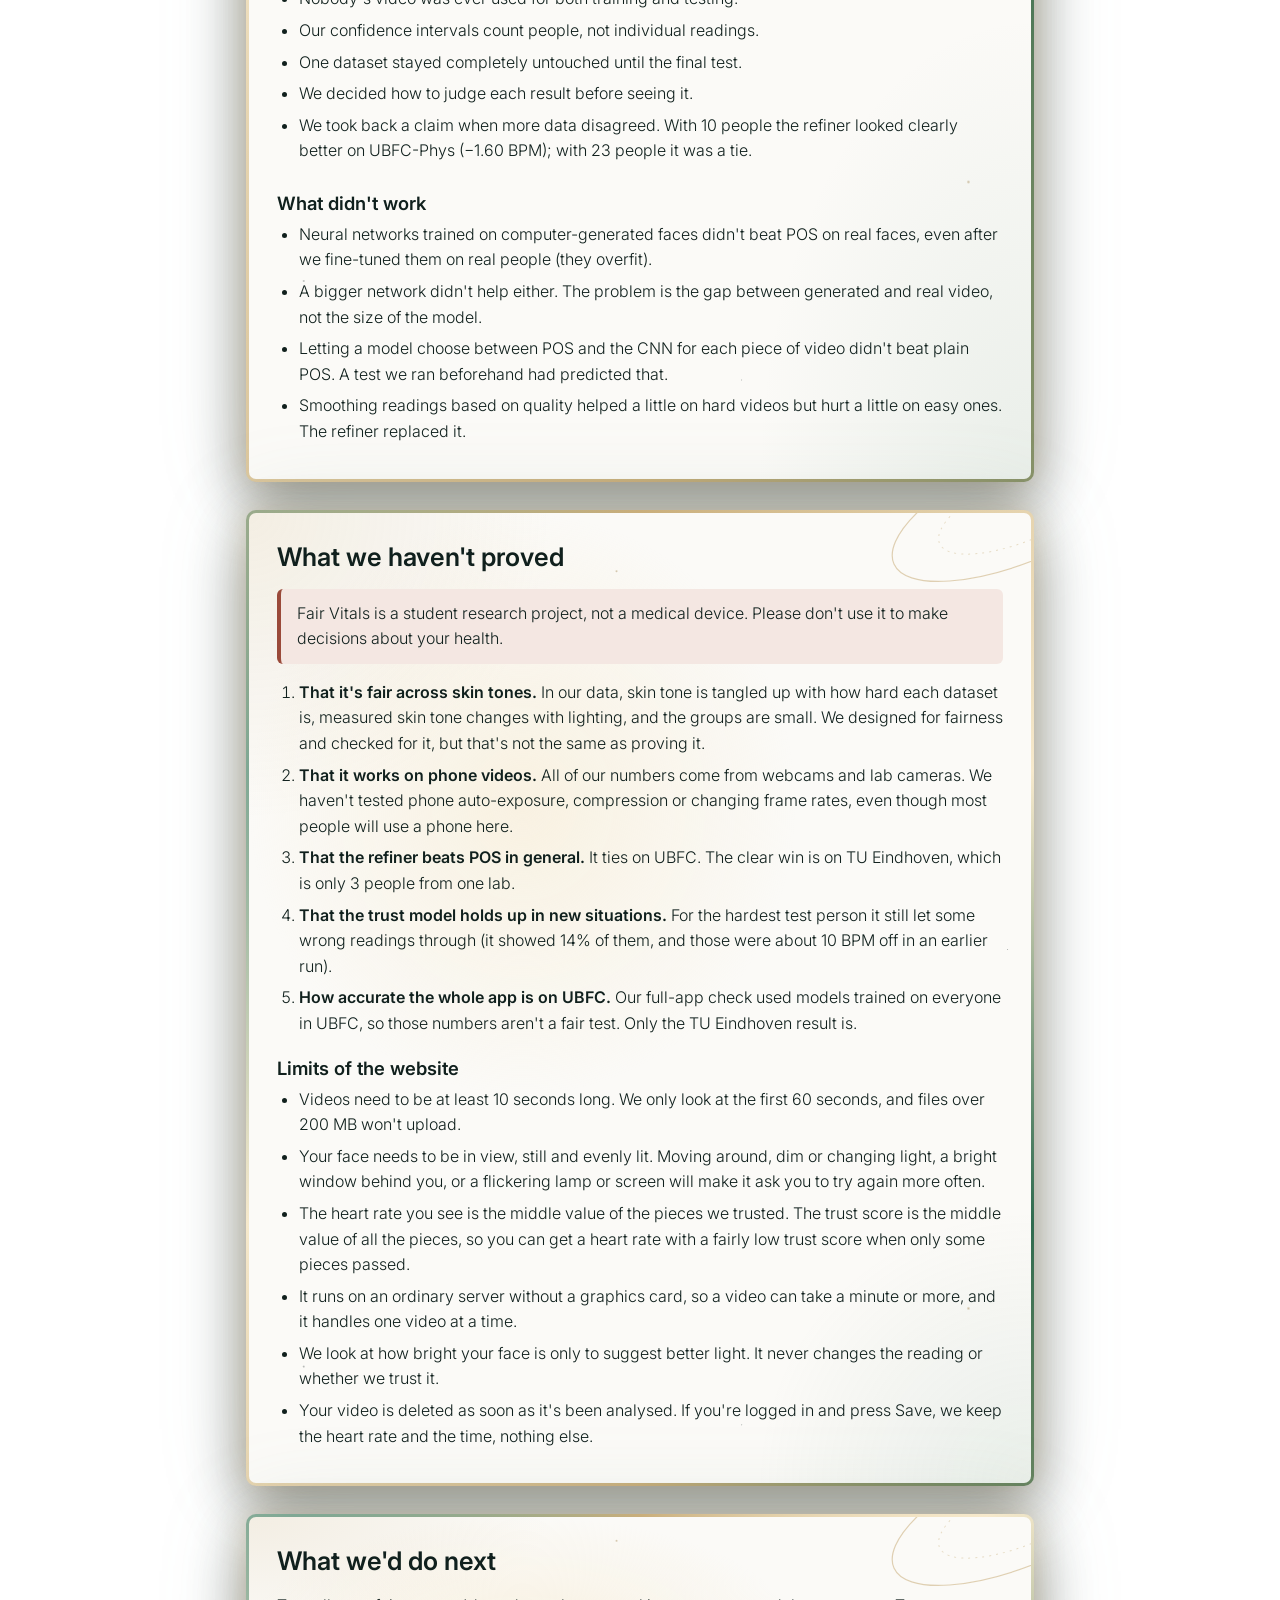
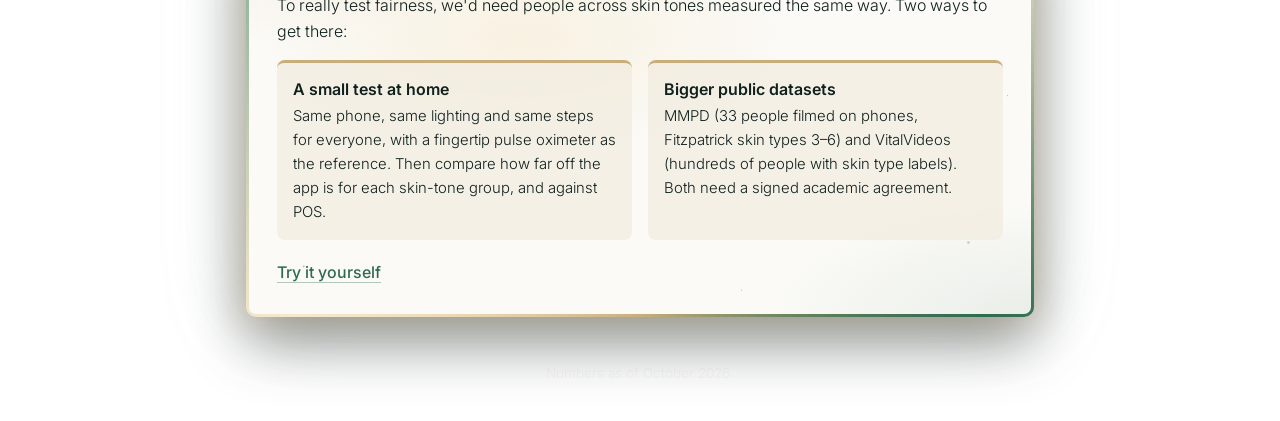
==== commit 9bd42caa: "Add a first-visit intro: a warp-speed flight that stops at a beating heart planet - intro.js draws i" ====
--- a/static/about.html
+++ b/static/about.html
@@ -6,6 +6,8 @@
   <title>About · Fair Vitals</title>
   <meta name="description" content="How Fair Vitals measures heart rate from video, what is new in this project, and what has not been proved.">
   <link rel="stylesheet" href="/static/css/site.css">
+  <!-- first visit (or ?intro in the address): hide the page until the intro (intro.js) has played -->
+  <script>try { if (!localStorage.getItem('fv-intro-seen') || /[?&]intro\b/.test(location.search)) document.documentElement.classList.add('intro-on'); } catch (e) {}</script>
 </head>
 
 <body>
@@ -254,6 +256,7 @@
     Numbers as of October 2026.
   </footer>
 
+  <script src="/static/js/intro.js"></script>
   <script src="/static/js/site.js"></script>
 </body>
 </html>
--- a/static/css/site.css
+++ b/static/css/site.css
@@ -1036,3 +1036,55 @@
 }
 .del:hover { color: var(--bad); background: #F4E7E2; }
 .small-chip { padding: 2px 9px; font-size: 0.8em; }
+
+/* ---------- first-visit intro (intro.js) ---------- */
+/* While it plays the page is hidden; if the script never runs, the page shows anyway after 14 s. */
+html.intro-on, html.intro-on body { overflow: hidden; }
+html.intro-on body > :not(#intro) { visibility: hidden; animation: intro-failsafe 0s 14s forwards; }
+@keyframes intro-failsafe { to { visibility: visible; } }
+
+#intro {
+  position: fixed;
+  inset: 0;
+  z-index: 1000;
+  background: #020605;
+  transition: opacity 0.9s ease;
+}
+
+#intro.leaving { opacity: 0; pointer-events: none; }
+#intro canvas { display: block; width: 100%; height: 100%; }
+
+.intro-title {
+  position: absolute;
+  left: 0;
+  right: 0;
+  top: 66%;
+  padding: 0 16px;
+  text-align: center;
+  opacity: 0;
+  transform: translateY(10px);
+  transition: opacity 1.4s ease, transform 1.4s ease;
+  pointer-events: none;
+}
+
+.intro-title.show { opacity: 1; transform: none; }
+.intro-title.gone { opacity: 0; transition-duration: 0.5s; }
+.intro-title h1 { font-size: clamp(2em, 6vw, 3.4em); letter-spacing: 0.04em; text-shadow: 0 0 24px rgba(246, 233, 204, 0.55), 0 2px 6px rgba(0, 0, 0, 0.6); }
+.intro-title p { margin: 10px 0 0; color: rgba(246, 233, 204, 0.85); font-weight: 300; font-size: clamp(0.95em, 2.4vw, 1.15em); }
+
+.intro-skip {
+  position: absolute;
+  right: 20px;
+  bottom: 20px;
+  padding: 8px 18px;
+  border: 1px solid rgba(201, 174, 123, 0.6);
+  border-radius: 999px;
+  font: inherit;
+  font-size: 0.9em;
+  color: rgba(246, 233, 204, 0.9);
+  background: rgba(2, 6, 5, 0.5);
+  cursor: pointer;
+  transition: background 0.2s ease, box-shadow 0.2s ease;
+}
+
+.intro-skip:hover, .intro-skip:focus-visible { background: rgba(201, 174, 123, 0.25); box-shadow: 0 0 14px rgba(201, 174, 123, 0.5); outline: none; }
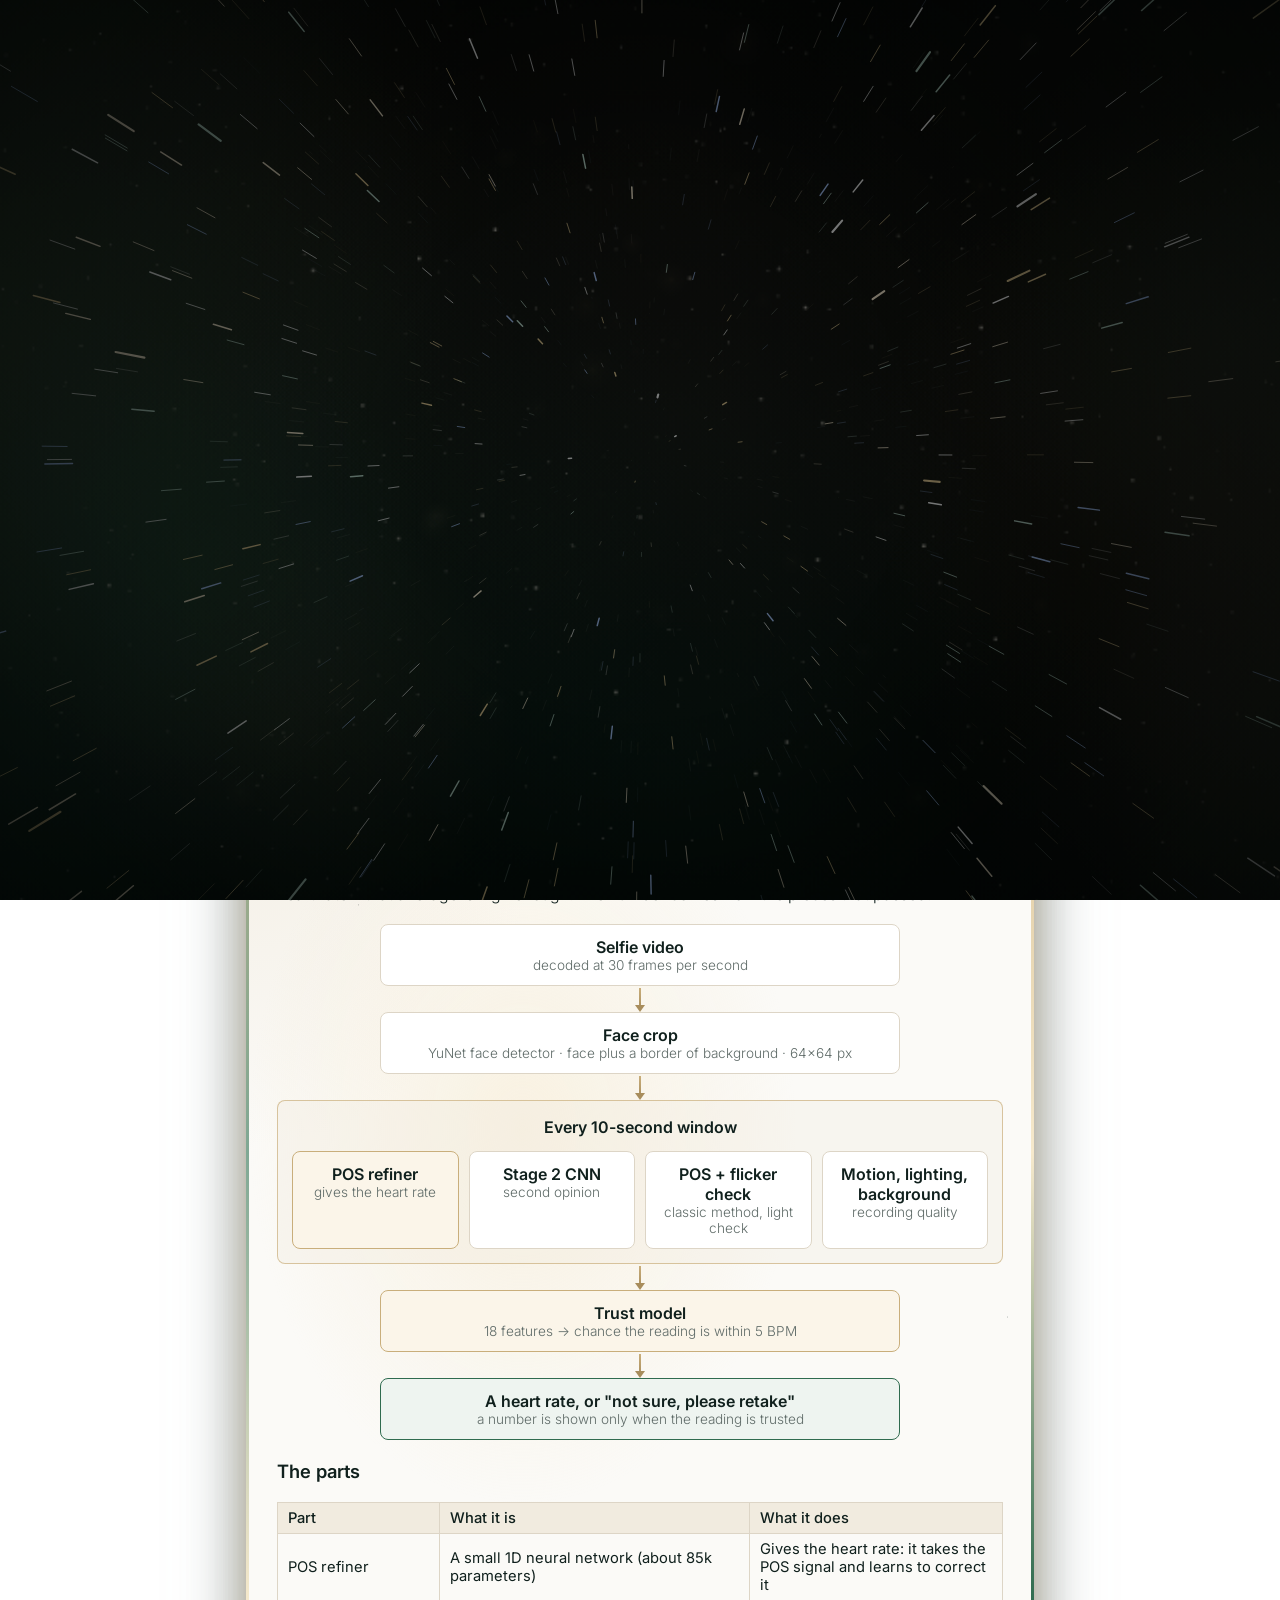
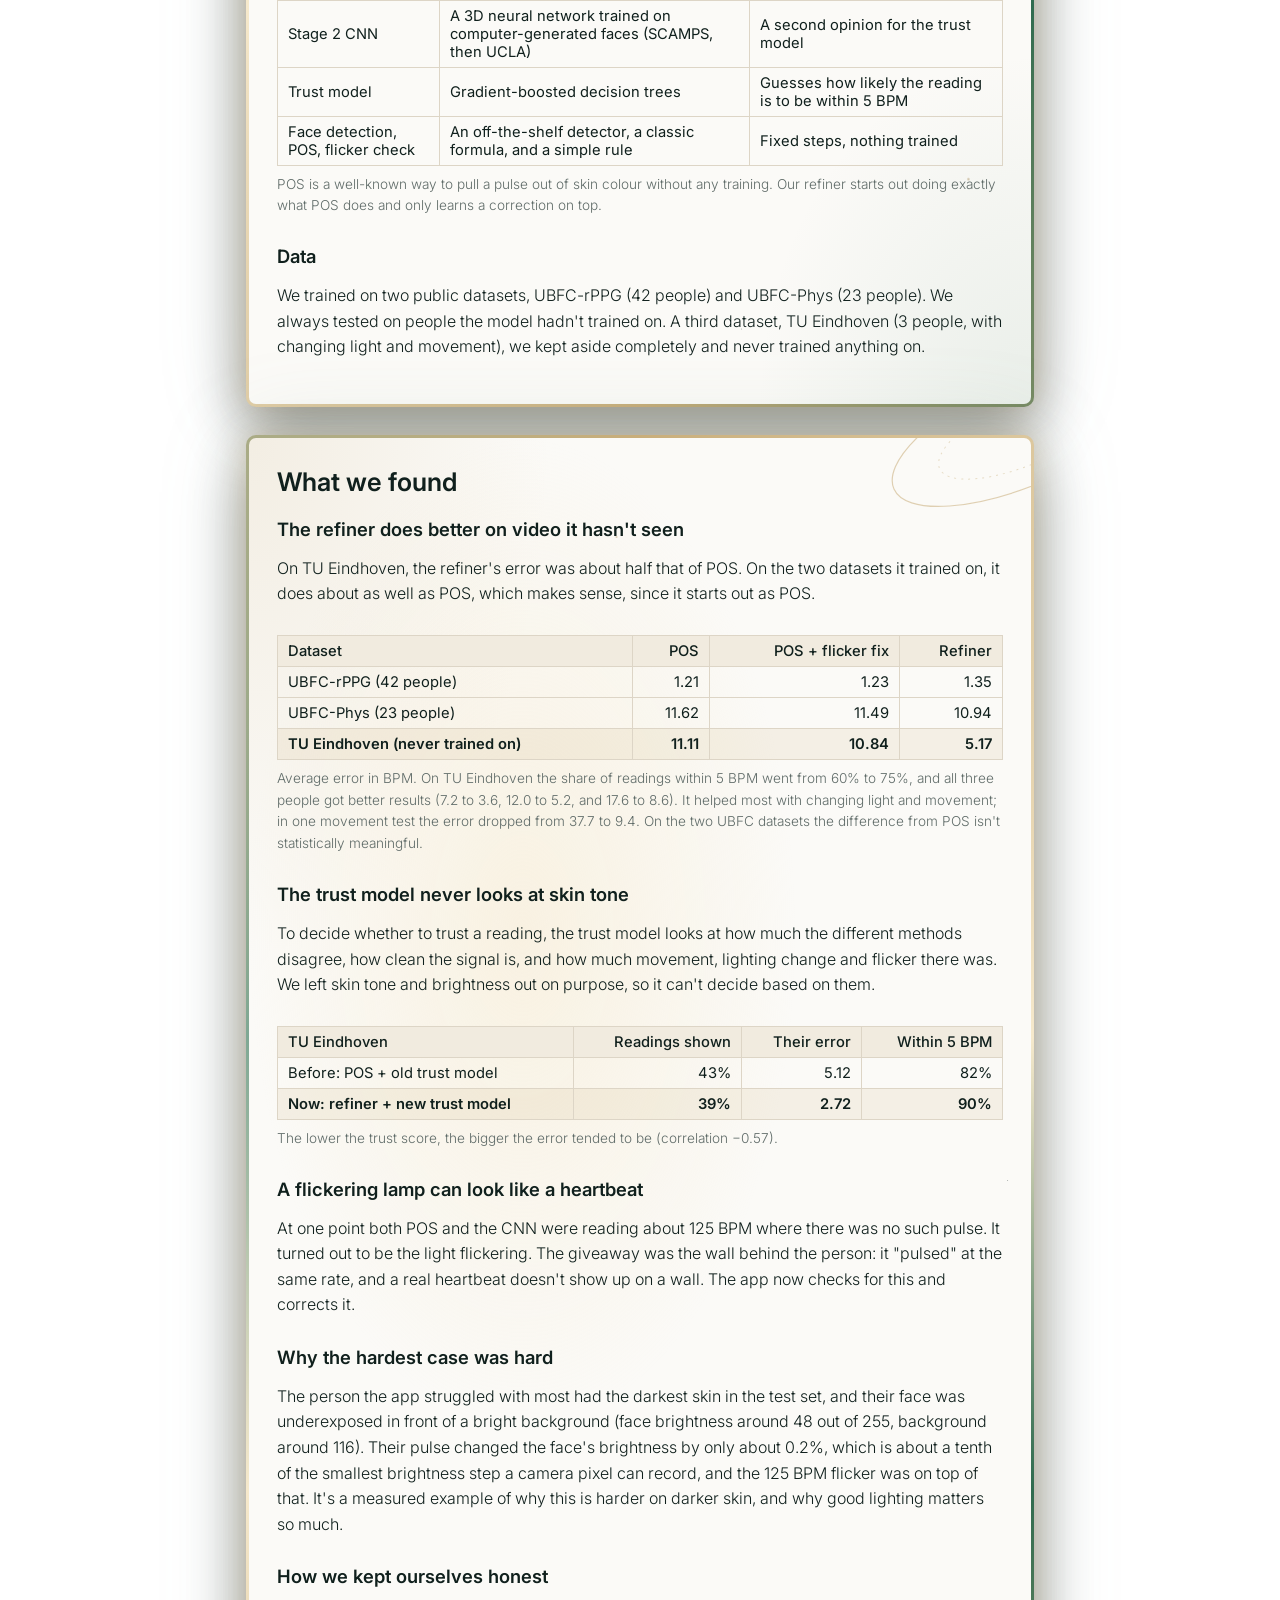
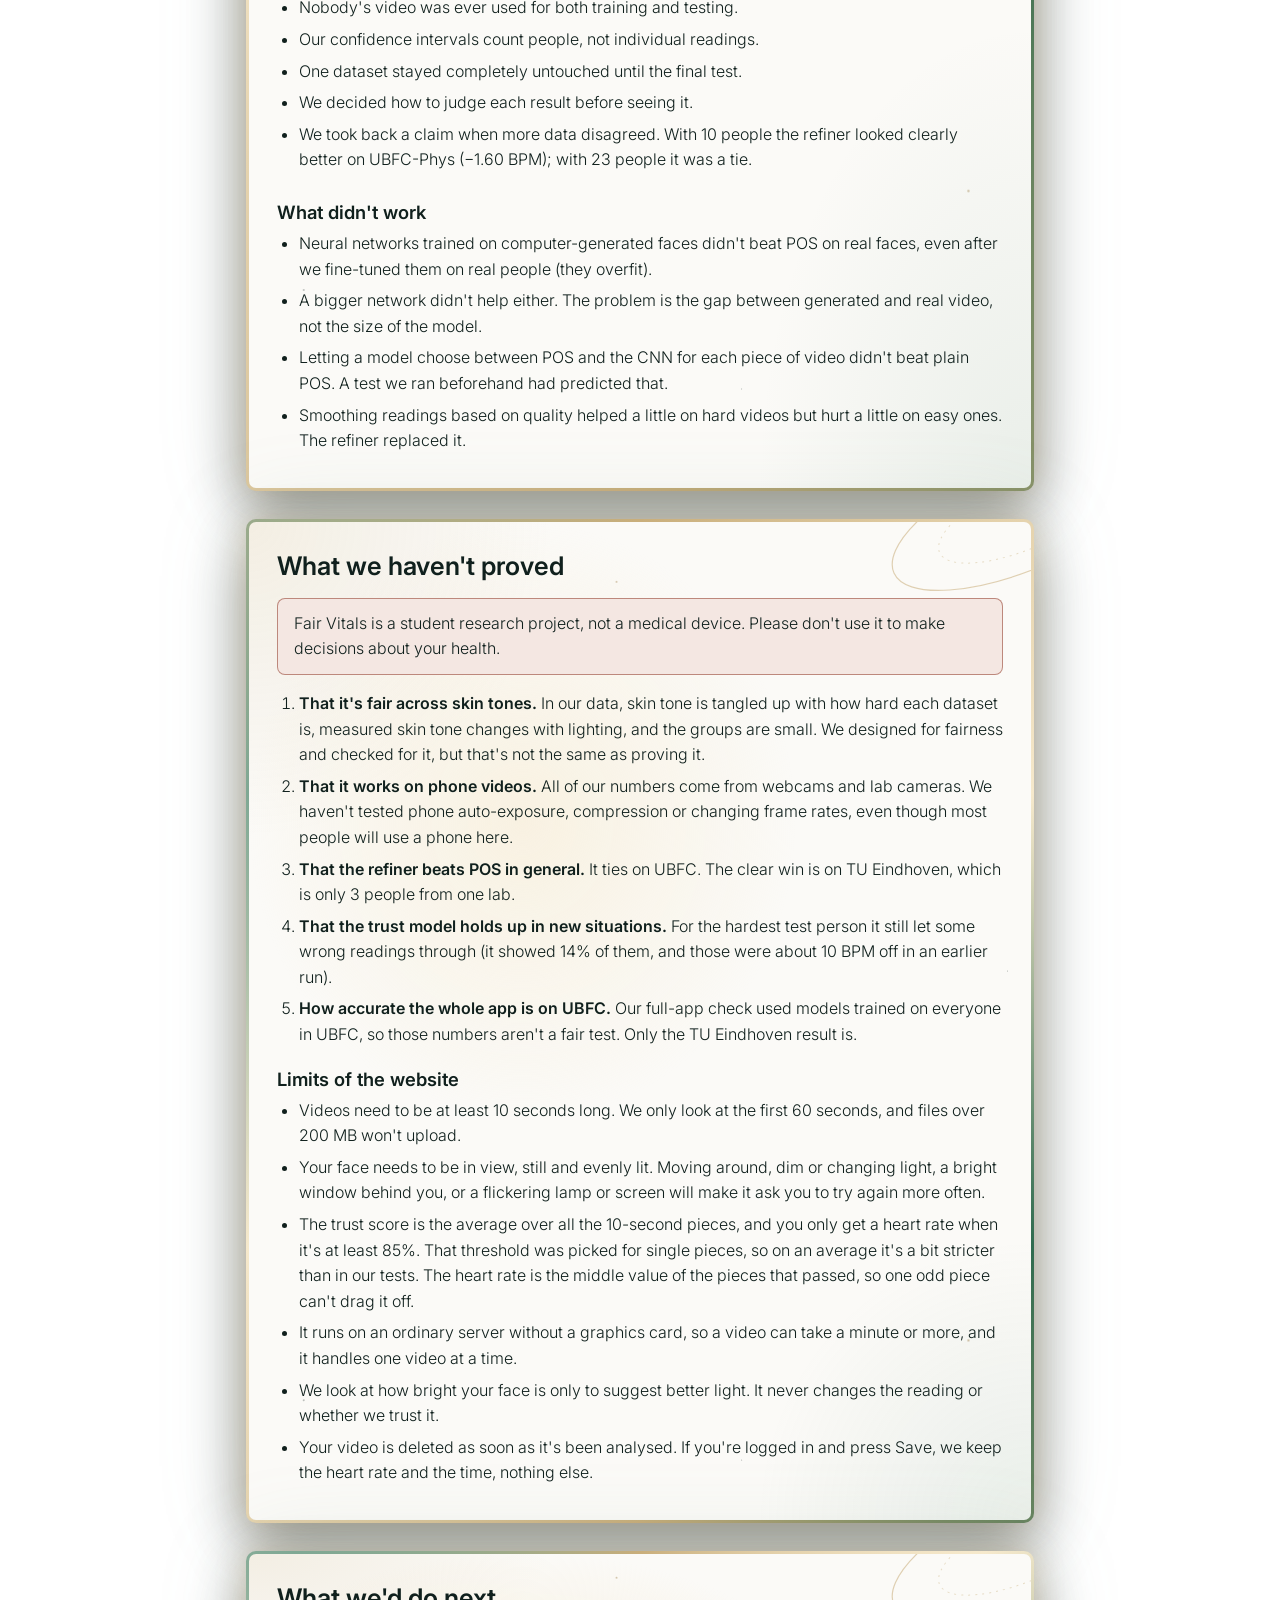
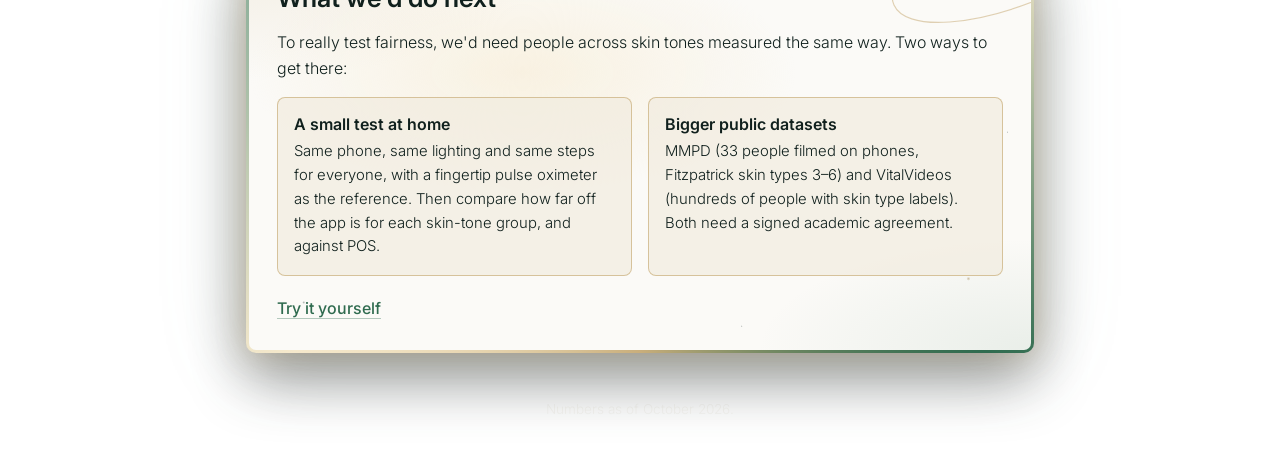
==== commit 0b65b0a1: "Decide on a video's trust from the mean of its window scores The trust score shown is now the mean o" ====
--- a/static/about.html
+++ b/static/about.html
@@ -69,7 +69,8 @@
       <h2>How it works</h2>
       <p>
         We cut your video into 10-second pieces that overlap, starting a new one every 5 seconds. Each piece gets
-        its own heart rate and its own trust score. The number you see comes only from the pieces we trust.
+        its own heart rate and its own trust score. We average the trust scores, and only show a heart rate if that
+        average is high enough. The number comes from the pieces that passed.
       </p>
 
       <div class="pipeline" role="img" aria-label="Pipeline: selfie video, face crop, then for every 10-second window the POS refiner gives the heart rate while the Stage 2 CNN, POS with flicker check, and motion, lighting and background measures feed 18 features to the trust model; a number is shown only when the trust model says ok.">
@@ -221,8 +222,9 @@
             won't upload.</li>
         <li>Your face needs to be in view, still and evenly lit. Moving around, dim or changing light, a bright window
             behind you, or a flickering lamp or screen will make it ask you to try again more often.</li>
-        <li>The heart rate you see is the middle value of the pieces we trusted. The trust score is the middle value of
-            all the pieces, so you can get a heart rate with a fairly low trust score when only some pieces passed.</li>
+        <li>The trust score is the average over all the 10-second pieces, and you only get a heart rate when it's at least
+            85%. That threshold was picked for single pieces, so on an average it's a bit stricter than in our tests.
+            The heart rate is the middle value of the pieces that passed, so one odd piece can't drag it off.</li>
         <li>It runs on an ordinary server without a graphics card, so a video can take a minute or more, and it handles
             one video at a time.</li>
         <li>We look at how bright your face is only to suggest better light. It never changes the reading or whether
--- a/static/css/site.css
+++ b/static/css/site.css
@@ -178,8 +178,7 @@
 .line-sector {
   position: relative;
   flex: 1;
-  min-width: 60px;
-  max-width: 430px;
+  min-width: 60px;                         /* grows to fill the space, so the menu sits at the right edge */
   height: 3px;
   margin: 0 8px;
   background: #FFFFFF;
@@ -222,6 +221,7 @@
 .nav {
   display: flex;
   gap: 32px;
+  margin-right: 12px;
 }
 
 .nav a {
@@ -490,8 +490,6 @@
 .tips {
   margin: 16px 0;
   padding: 12px 16px 12px 36px;
-  border-left: 4px solid var(--gold);
-  border-radius: 6px;
   background: #F1EBDF;
   font-weight: 300;
   line-height: 1.6;
@@ -553,7 +551,7 @@
   .border { flex-wrap: wrap; justify-content: center; gap: 8px 12px; }
   .header-image { width: 48px; }
   .brand { gap: 12px; }
-  .nav { width: 100%; justify-content: center; gap: 24px; }
+  .nav { width: 100%; justify-content: center; gap: 24px; margin-right: 0; }
   .nav a { font-size: 1.1em; }
   .card { padding: 20px; }
   .card .hr { font-size: 2.1em; }
@@ -608,7 +606,6 @@
   padding: 16px;
   border-radius: 8px;
   background: rgba(241, 235, 223, 0.7);
-  border-top: 3px solid var(--gold);
 }
 
 .card .point h3 { margin: 0 0 6px; font-size: 1em; }
@@ -627,14 +624,12 @@
 .note {
   margin: 16px 0;
   padding: 12px 16px;
-  border-left: 4px solid var(--gold);
-  border-radius: 6px;
   background: #F1EBDF;
   font-weight: 300;
   line-height: 1.6;
 }
 
-.note.warn { border-left-color: var(--bad); background: #F4E7E2; }
+.note.warn { background: #F4E7E2; }
 
 /* Big numbers. */
 .stats {
@@ -705,18 +700,15 @@
 .pipe-window {
   width: 100%;
   padding: 14px;
-  border: 1.5px dashed var(--gold);
   border-radius: 10px;
 }
 
-.pipe-window > .pipe-label {
+.pipe-window > .pipe-label {          /* styled like the headings in the other inner boxes */
   margin: 0 0 10px;
-  font-size: 0.8em;
+  font-size: 1em;
   font-weight: 600;
-  letter-spacing: 0.1em;
-  text-transform: uppercase;
   text-align: center;
-  color: var(--gold-dark);
+  color: var(--ink);
 }
 
 .pipe-branches {
@@ -971,7 +963,7 @@
 
 /* ---------- advice card ---------- */
 .advice-card ul.plain li { margin-bottom: 10px; }
-.note.urgent { border-left-color: var(--bad); background: #F4E7E2; }
+.note.urgent { background: #F4E7E2; }
 
 /* ---------- My page: pulse log ---------- */
 .log-card { max-width: 820px; }
@@ -1058,33 +1050,85 @@
   position: absolute;
   left: 0;
   right: 0;
-  top: 66%;
+  top: 70%;
   padding: 0 16px;
   text-align: center;
+  pointer-events: none;
+}
+
+.intro-l1, .intro-l2 {
   opacity: 0;
-  transform: translateY(10px);
-  transition: opacity 1.4s ease, transform 1.4s ease;
+  transform: translateY(12px);
+  filter: blur(6px);
+  transition: opacity 1.8s ease, transform 1.8s ease, filter 1.8s ease, letter-spacing 3s ease;
+}
+
+.intro-l1 {
+  margin: 0;
+  font-weight: 300;
+  font-size: clamp(1em, 2.6vw, 1.35em);
+  letter-spacing: 0.3em;
+  text-transform: uppercase;
+  color: rgba(246, 233, 204, 0.85);
+}
+
+.intro-l2 {
+  margin: 8px 0 0;
+  font-weight: 600;
+  font-size: clamp(2.4em, 7vw, 4.2em);
+  letter-spacing: 0.22em;
+  color: #FFF6E6;
+  text-shadow: 0 0 30px rgba(255, 214, 150, 0.6), 0 0 80px rgba(201, 174, 123, 0.35);
+}
+
+.intro-l1.show, .intro-l2.show { opacity: 1; transform: none; filter: none; }
+.intro-l2.show { letter-spacing: 0.06em; }
+.intro-l1.gone, .intro-l2.gone { opacity: 0; transition-duration: 0.8s; }
+
+
+/* ---------- inner boxes: one thin border all round, and a glare on hover ---------- */
+/* Same background colours as before; the border takes each box's old accent colour. */
+.point, .stat, .note, .tips, .pipe-step, .pipe-window {
+  --edge: rgba(201, 174, 123, 0.7);
+  position: relative;
+  overflow: hidden;
+  border: 1px solid var(--edge);
+  border-radius: 8px;
+  transition: box-shadow 0.35s ease, border-color 0.35s ease;
+}
+
+.stat { --edge: rgba(201, 174, 123, 0.45); }
+.pipe-step { --edge: #DDD5C6; }
+.pipe-step.key { --edge: var(--gold); }
+.pipe-step.out { --edge: var(--ok); }
+.pipe-window { --edge: rgba(201, 174, 123, 0.7); background: rgba(241, 235, 223, 0.35); }
+.note.warn, .note.urgent { --edge: rgba(154, 74, 58, 0.6); }
+
+/* a soft gold light that follows the cursor inside the box (site.js sets --mx / --my). It sits under the
+   text (z-index -1 inside the box's own stacking context), so words never get washed out. */
+.point, .stat, .note, .tips, .pipe-step, .pipe-window { isolation: isolate; }
+
+.point::after, .stat::after, .note::after, .tips::after, .pipe-step::after, .pipe-window::after {
+  content: "";
+  position: absolute;
+  inset: 0;
+  z-index: -1;
+  background: radial-gradient(280px 220px at var(--mx, 50%) var(--my, 50%), rgba(255, 240, 210, 0.42), rgba(255, 236, 196, 0.24) 30%, rgba(240, 214, 165, 0.10) 58%, rgba(240, 214, 165, 0.03) 80%, transparent);
+  opacity: 0;
+  transition: opacity 0.6s ease;
   pointer-events: none;
 }
 
-.intro-title.show { opacity: 1; transform: none; }
-.intro-title.gone { opacity: 0; transition-duration: 0.5s; }
-.intro-title h1 { font-size: clamp(2em, 6vw, 3.4em); letter-spacing: 0.04em; text-shadow: 0 0 24px rgba(246, 233, 204, 0.55), 0 2px 6px rgba(0, 0, 0, 0.6); }
-.intro-title p { margin: 10px 0 0; color: rgba(246, 233, 204, 0.85); font-weight: 300; font-size: clamp(0.95em, 2.4vw, 1.15em); }
-
-.intro-skip {
-  position: absolute;
-  right: 20px;
-  bottom: 20px;
-  padding: 8px 18px;
-  border: 1px solid rgba(201, 174, 123, 0.6);
-  border-radius: 999px;
-  font: inherit;
-  font-size: 0.9em;
-  color: rgba(246, 233, 204, 0.9);
-  background: rgba(2, 6, 5, 0.5);
-  cursor: pointer;
-  transition: background 0.2s ease, box-shadow 0.2s ease;
-}
-
-.intro-skip:hover, .intro-skip:focus-visible { background: rgba(201, 174, 123, 0.25); box-shadow: 0 0 14px rgba(201, 174, 123, 0.5); outline: none; }
+.point:hover::after, .stat:hover::after, .note:hover::after, .tips:hover::after, .pipe-step:hover::after, .pipe-window:hover::after { opacity: 1; }
+.note.warn::after, .note.urgent::after {
+  background: radial-gradient(280px 220px at var(--mx, 50%) var(--my, 50%), rgba(255, 228, 216, 0.45), rgba(240, 190, 170, 0.2) 30%, rgba(214, 150, 130, 0.08) 58%, rgba(214, 150, 130, 0.02) 80%, transparent);
+}
+
+.point:hover, .stat:hover, .note:hover, .tips:hover, .pipe-step:hover, .pipe-window:hover {
+  border-color: var(--gold);
+  box-shadow: 0 0 0 1px rgba(201, 174, 123, 0.25), 0 0 16px rgba(201, 174, 123, 0.45);
+}
+
+.note.warn:hover, .note.urgent:hover { border-color: var(--bad); box-shadow: 0 0 14px rgba(154, 74, 58, 0.3); }
+
+
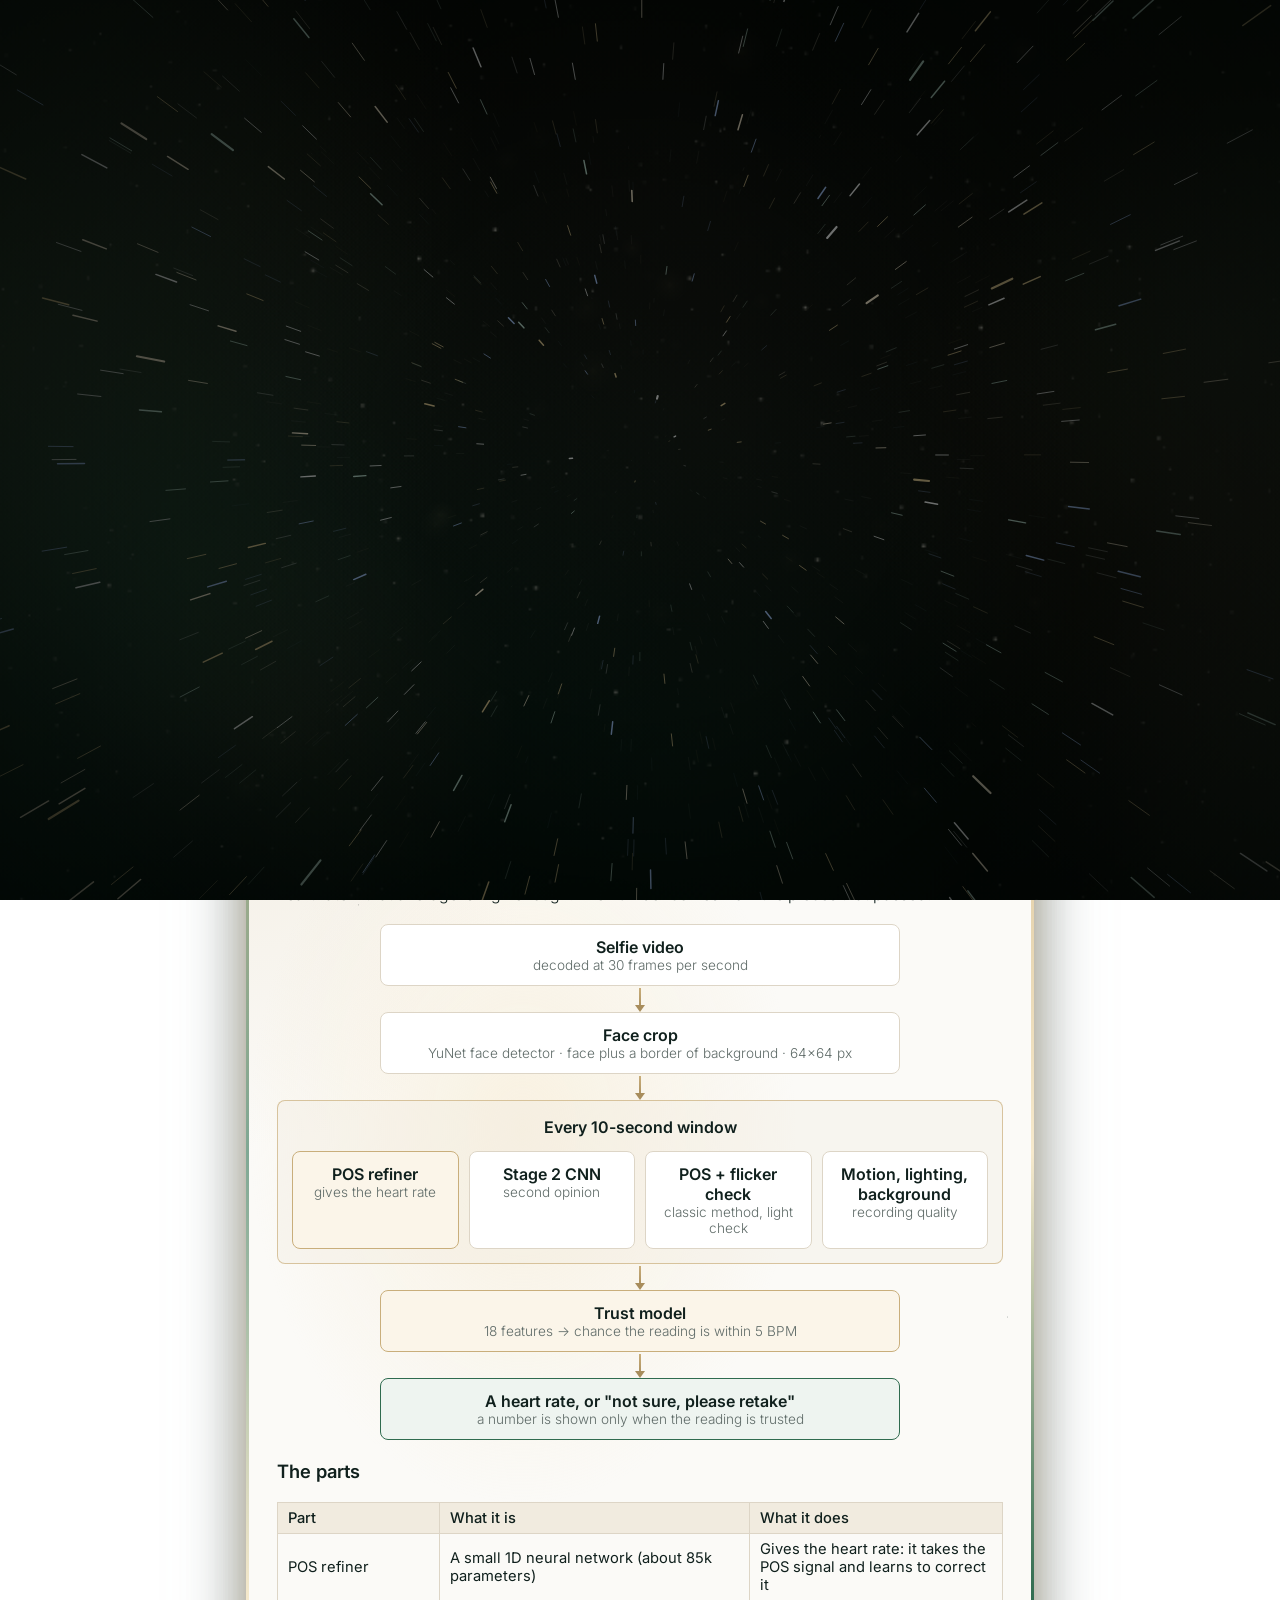
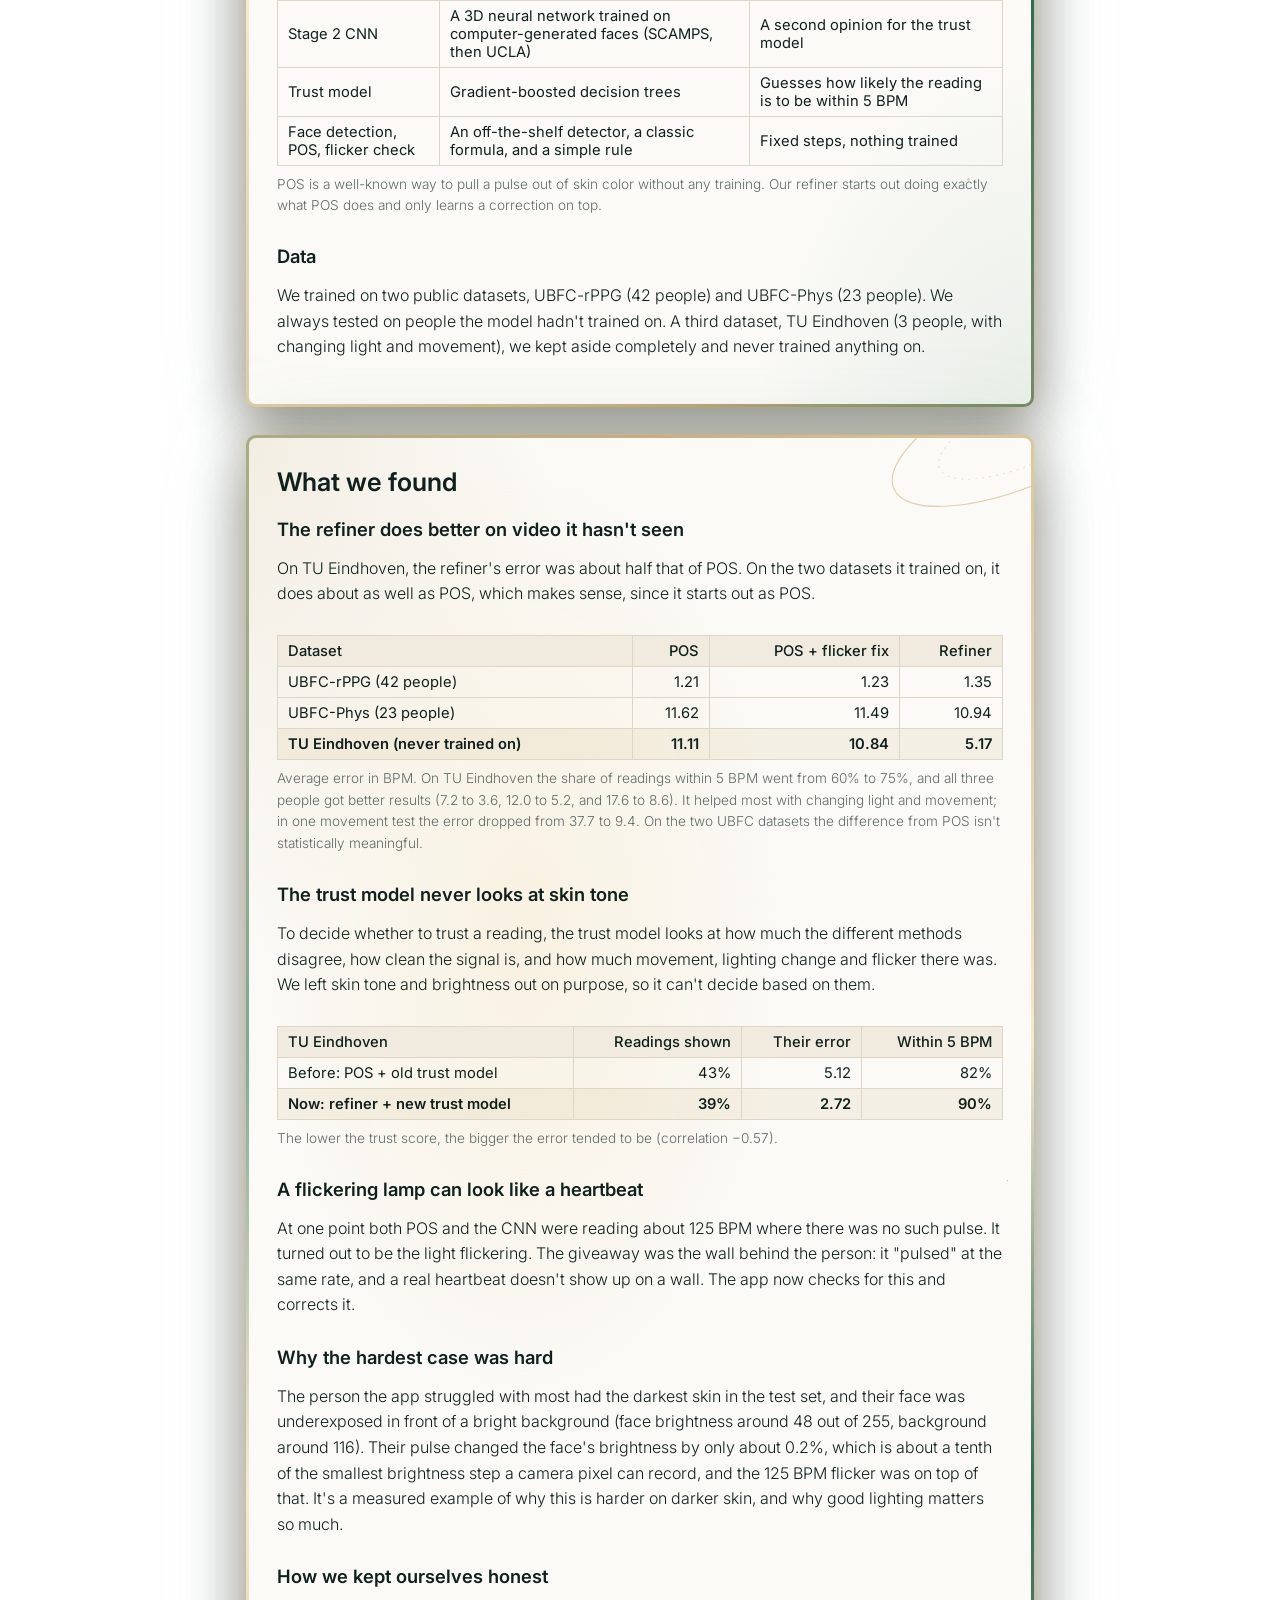
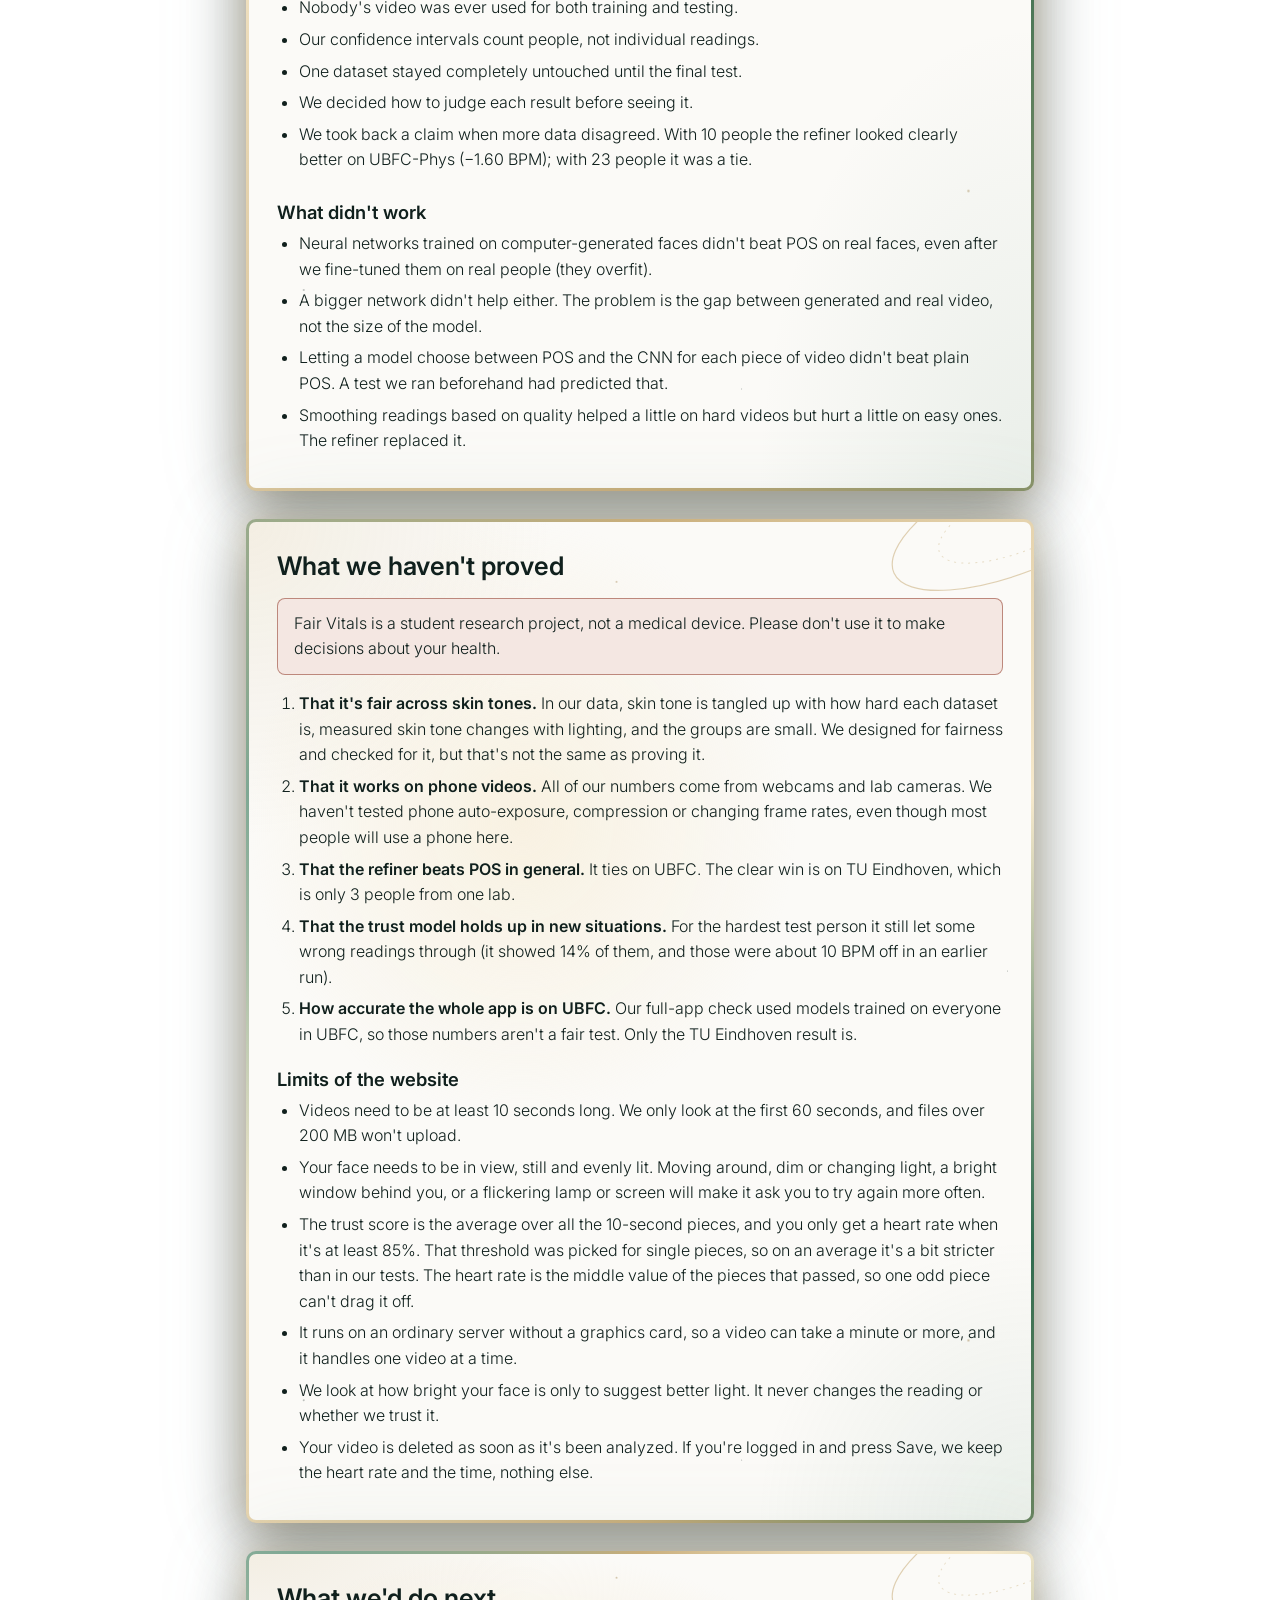
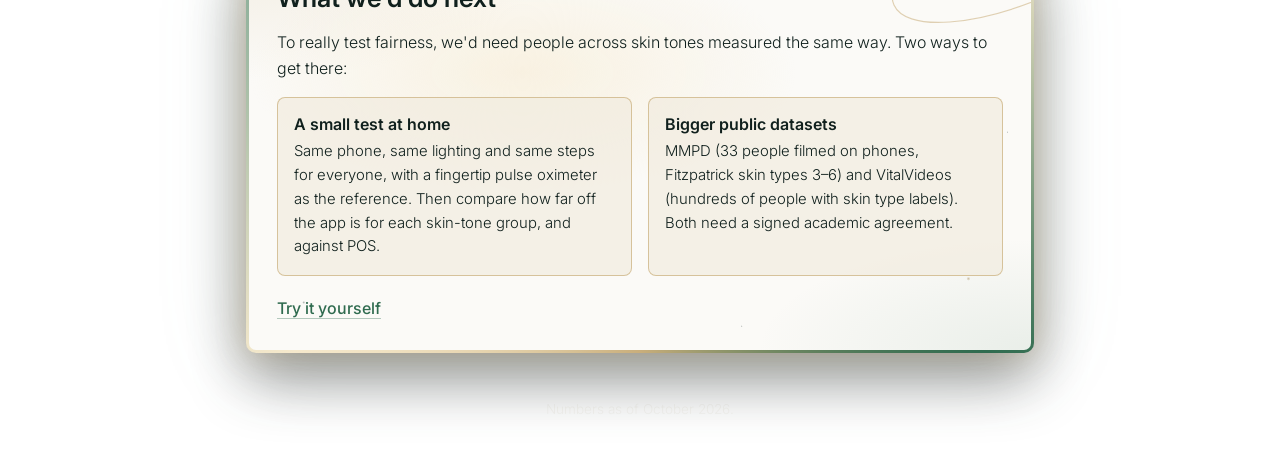
==== commit cbdd4022: "Use American spelling throughout (color, analyze, center, gray) 23 changes in page text, messages, l" ====
--- a/static/about.html
+++ b/static/about.html
@@ -104,7 +104,7 @@
         </table>
       </div>
       <p class="table-note">
-        POS is a well-known way to pull a pulse out of skin colour without any training. Our refiner starts out
+        POS is a well-known way to pull a pulse out of skin color without any training. Our refiner starts out
         doing exactly what POS does and only learns a correction on top.
       </p>
 
@@ -229,7 +229,7 @@
             one video at a time.</li>
         <li>We look at how bright your face is only to suggest better light. It never changes the reading or whether
             we trust it.</li>
-        <li>Your video is deleted as soon as it's been analysed. If you're logged in and press Save, we keep the heart
+        <li>Your video is deleted as soon as it's been analyzed. If you're logged in and press Save, we keep the heart
             rate and the time, nothing else.</li>
       </ul>
     </section>
--- a/static/css/site.css
+++ b/static/css/site.css
@@ -198,7 +198,7 @@
 .line-sector::before { left: -10px; }
 .line-sector::after { right: -10px; }
 
-/* A small light travelling along the line, like a signal. */
+/* A small light traveling along the line, like a signal. */
 .line-sector .spark {
   position: absolute;
   top: -3px;
@@ -1087,7 +1087,7 @@
 
 
 /* ---------- inner boxes: one thin border all round, and a glare on hover ---------- */
-/* Same background colours as before; the border takes each box's old accent colour. */
+/* Same background colors as before; the border takes each box's old accent color. */
 .point, .stat, .note, .tips, .pipe-step, .pipe-window {
   --edge: rgba(201, 174, 123, 0.7);
   position: relative;
@@ -1132,3 +1132,75 @@
 .note.warn:hover, .note.urgent:hover { border-color: var(--bad); box-shadow: 0 0 14px rgba(154, 74, 58, 0.3); }
 
 
+
+/* ---------- Home: recording with the camera (camera.js) ---------- */
+.cam { margin-top: 20px; }
+
+.cam-view {
+  position: relative;
+  overflow: hidden;
+  max-width: 560px;
+  aspect-ratio: 4 / 3;
+  border: 1px solid var(--gold);
+  border-radius: 10px;
+  background: #0B1513;
+}
+
+.cam-view video {
+  width: 100%;
+  height: 100%;
+  object-fit: cover;
+  transform: scaleX(-1);                    /* a mirror, like the phone's own selfie camera */
+}
+
+/* the oval to line your face up with: everything outside it is gently dimmed */
+.cam-oval {
+  position: absolute;
+  left: 30%;
+  top: 11%;
+  width: 40%;
+  height: 72%;
+  border: 2px dashed rgba(246, 233, 204, 0.85);
+  border-radius: 50%;
+  box-shadow: 0 0 0 999px rgba(2, 6, 5, 0.35);
+  pointer-events: none;
+}
+
+.cam.recording .cam-oval { border-style: solid; border-color: var(--bad); }
+
+.cam-count {
+  position: absolute;
+  top: 10px;
+  left: 12px;
+  padding: 2px 10px;
+  border-radius: 999px;
+  font-variant-numeric: tabular-nums;
+  color: #FFFFFF;
+  background: rgba(154, 74, 58, 0.85);
+}
+
+.cam-count:empty { display: none; }
+
+.cam-checks {
+  display: grid;
+  grid-template-columns: 1fr 1fr;
+  gap: 6px 16px;
+  margin: 12px 0;
+  padding: 0;
+  list-style: none;
+  font-size: 0.9em;
+  font-weight: 400;
+}
+
+.cam-checks li::before { display: inline-block; width: 1.3em; font-weight: 600; }
+.cam-checks li.ok { color: var(--ok); }
+.cam-checks li.ok::before { content: "✓"; }
+.cam-checks li.bad { color: var(--bad); }
+.cam-checks li.bad::before { content: "!"; }
+.cam-checks li.info { color: var(--muted); }
+.cam-checks li.info::before { content: "•"; }
+.cam-actions { display: flex; flex-wrap: wrap; gap: 12px; }
+
+@media (max-width: 720px) {
+  .cam-checks { grid-template-columns: 1fr; }
+}
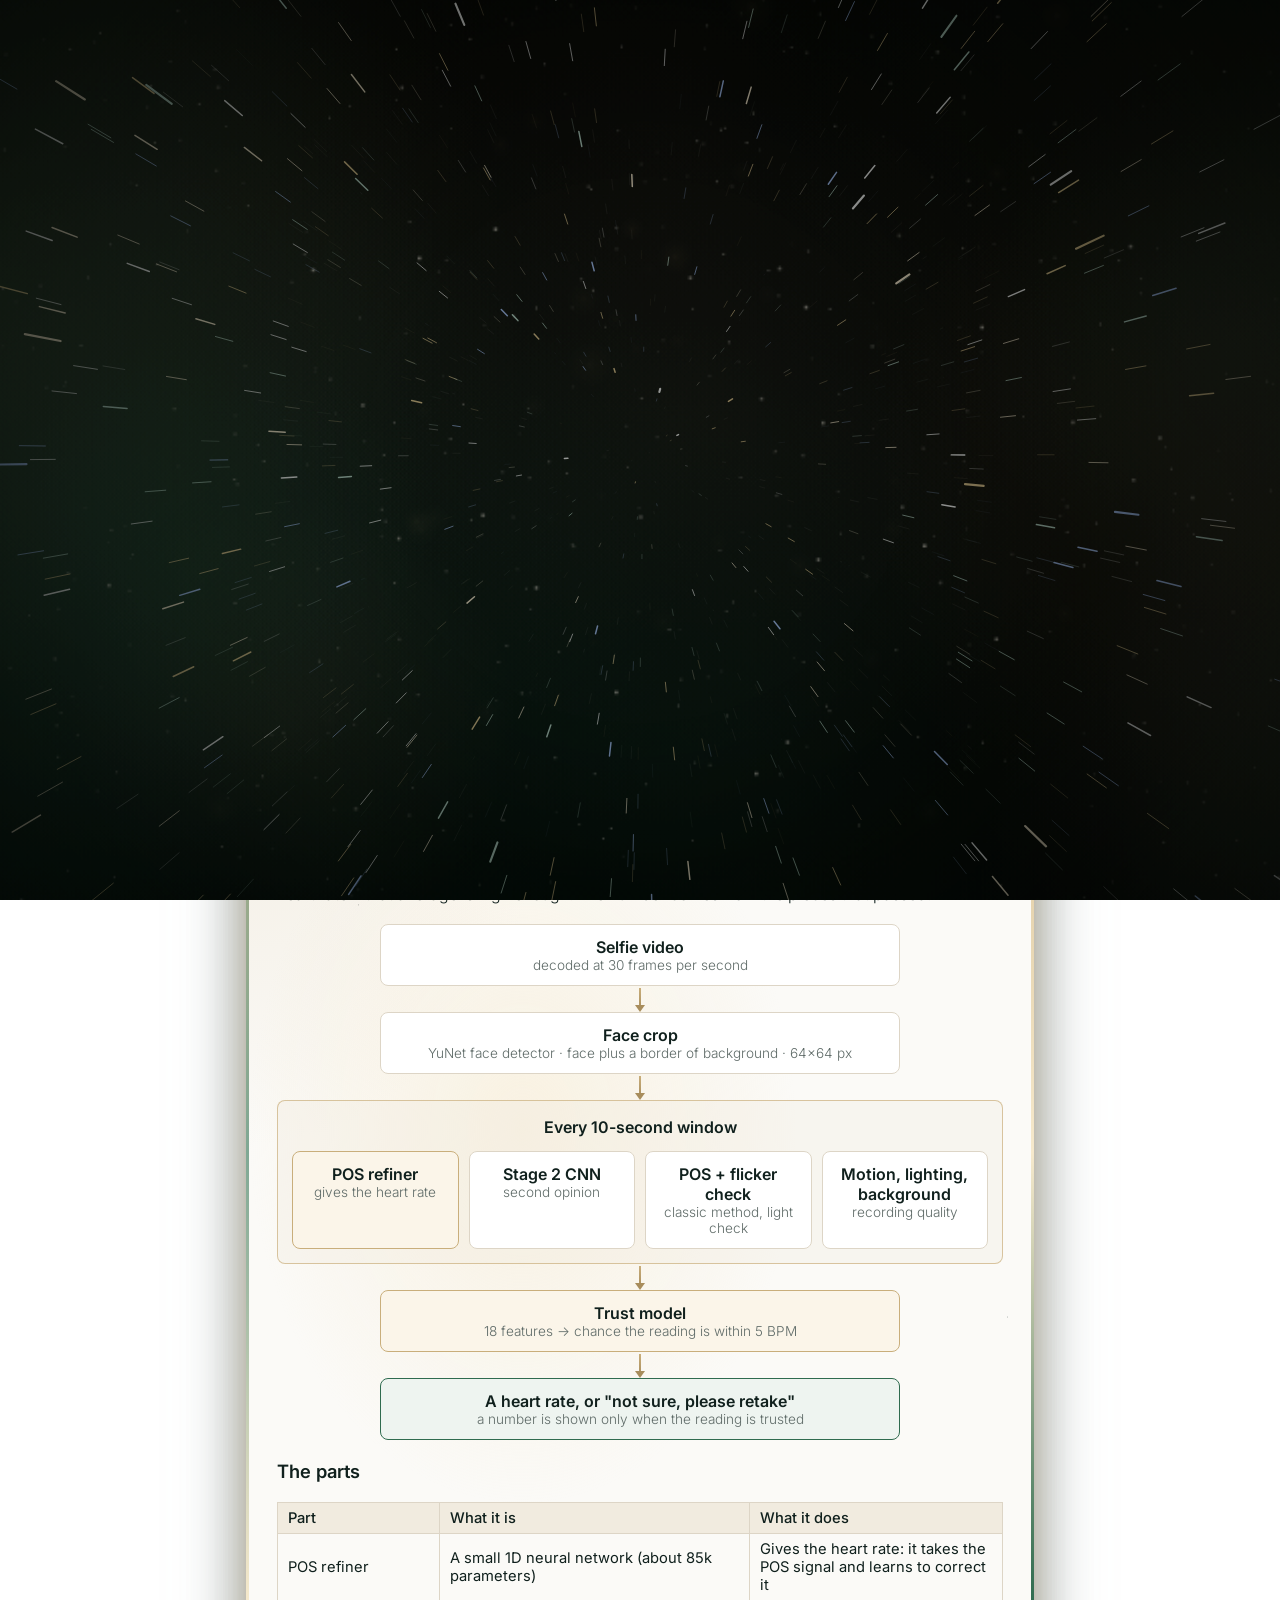
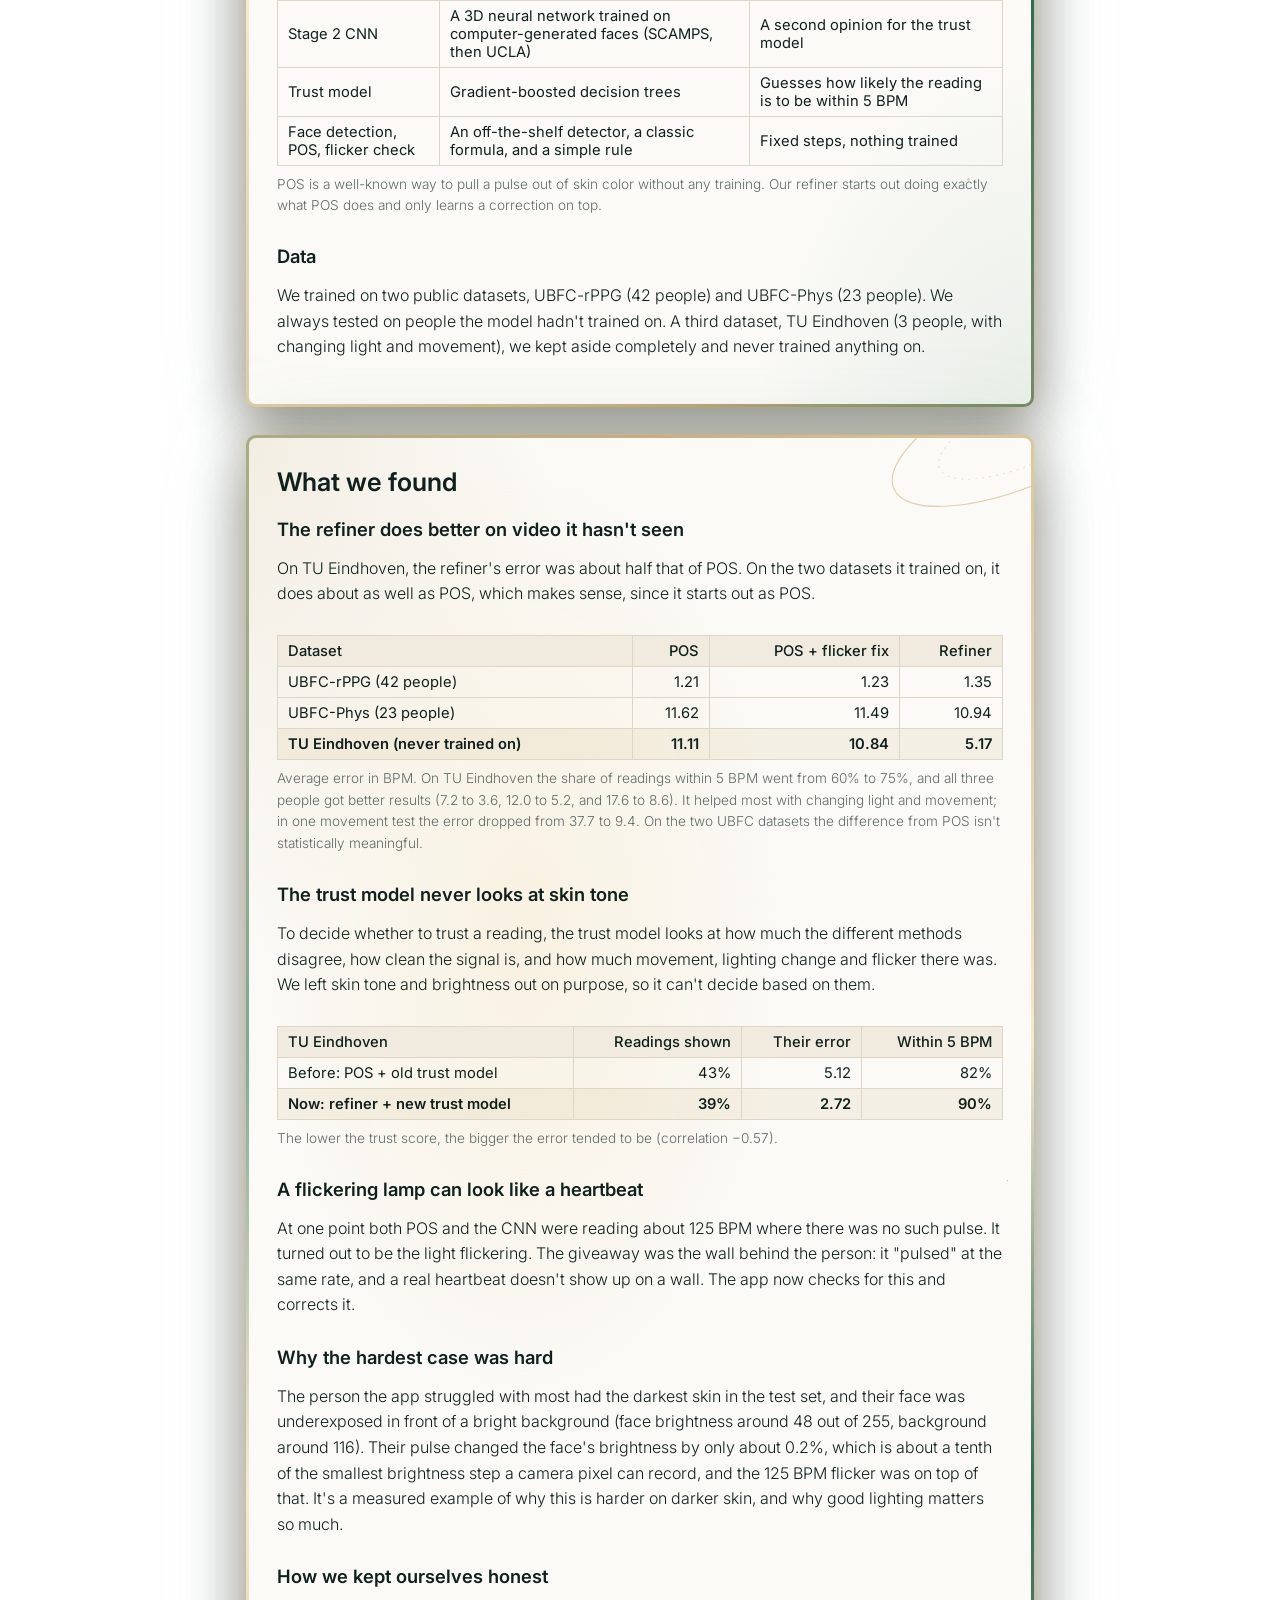
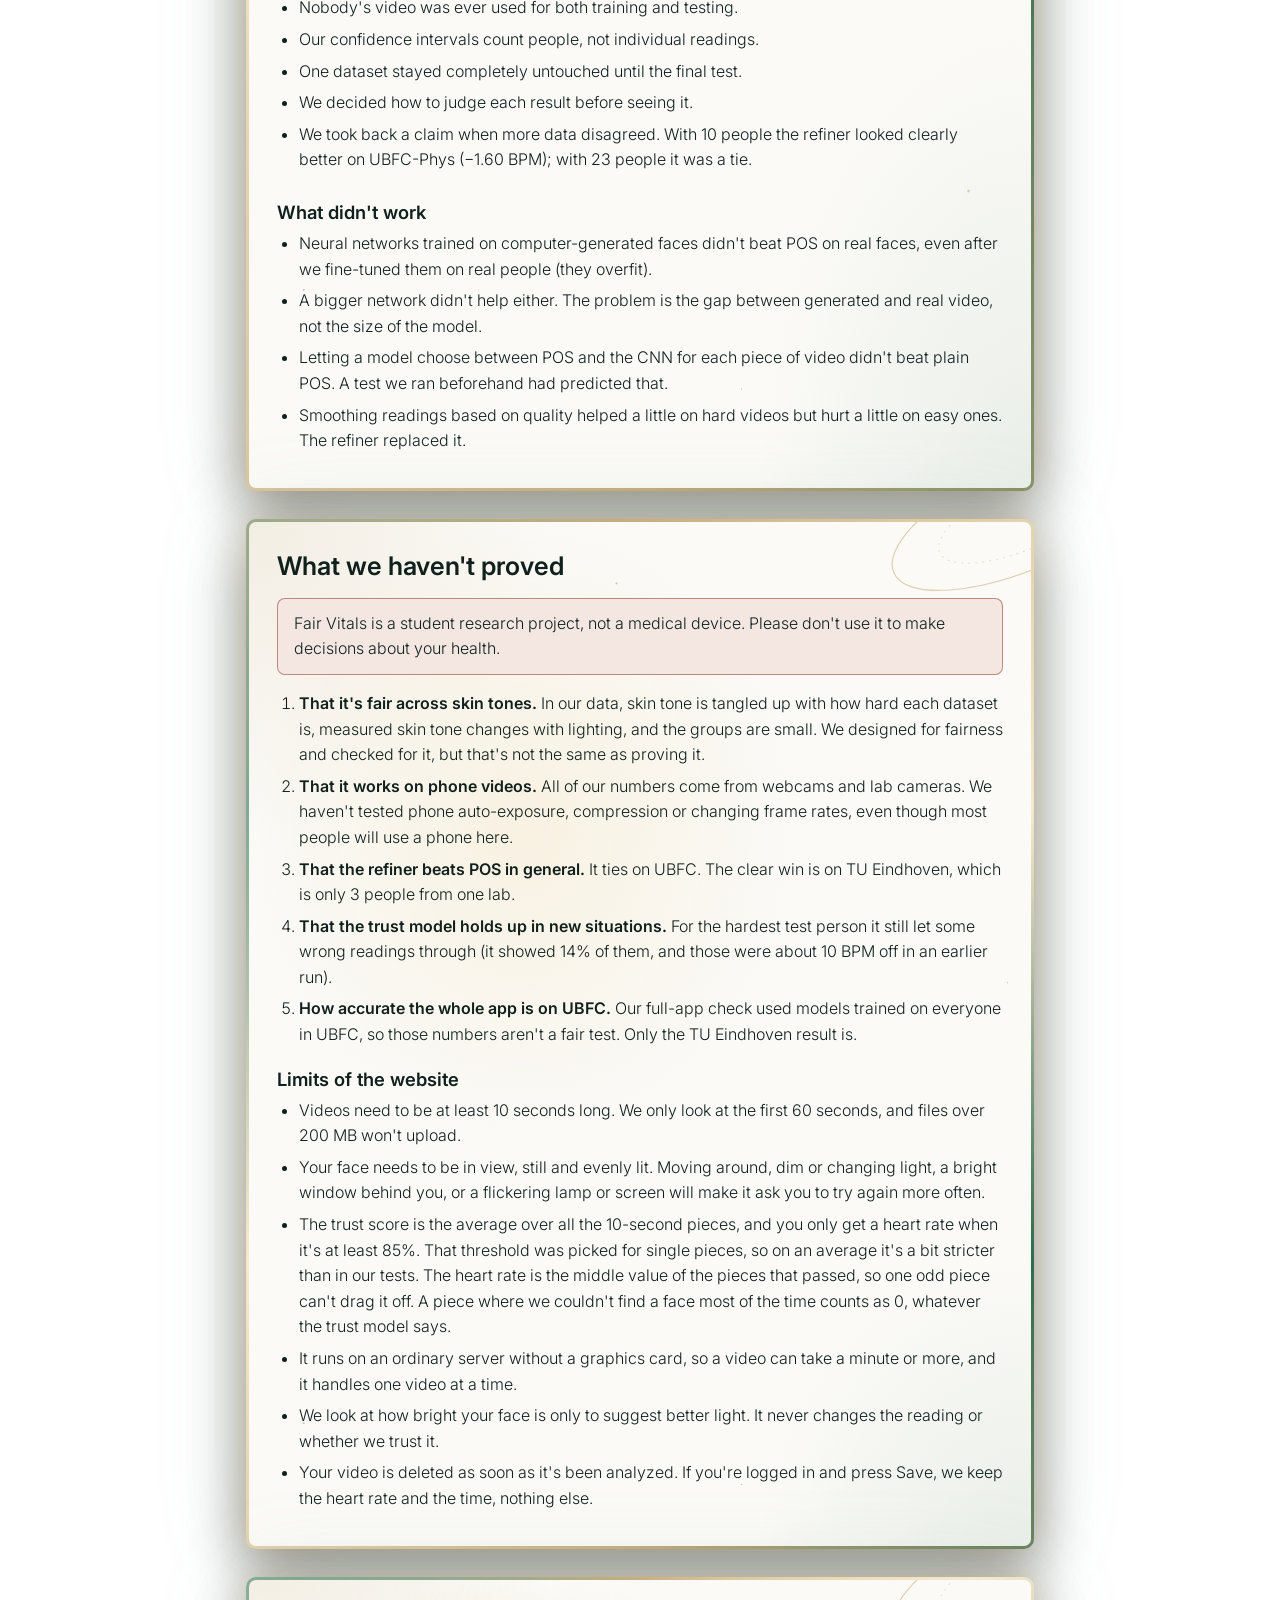
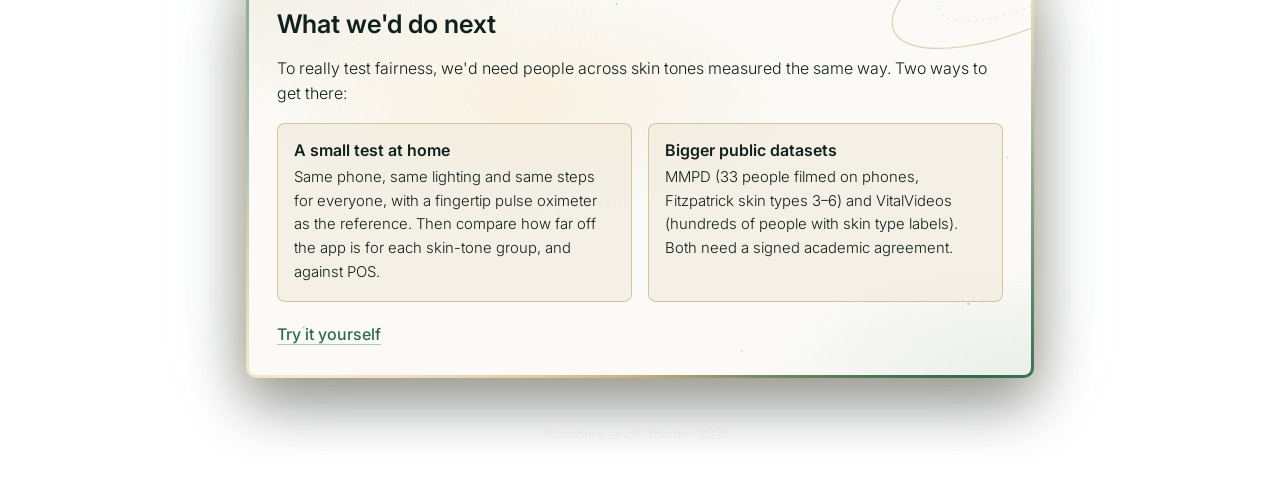
==== commit 687135c1: "Windows with no face for most of the time count as 0 trust Same rule as fair_vitals_core.analyze (fa" ====
--- a/static/about.html
+++ b/static/about.html
@@ -224,7 +224,8 @@
             behind you, or a flickering lamp or screen will make it ask you to try again more often.</li>
         <li>The trust score is the average over all the 10-second pieces, and you only get a heart rate when it's at least
             85%. That threshold was picked for single pieces, so on an average it's a bit stricter than in our tests.
-            The heart rate is the middle value of the pieces that passed, so one odd piece can't drag it off.</li>
+            The heart rate is the middle value of the pieces that passed, so one odd piece can't drag it off.
+            A piece where we couldn't find a face most of the time counts as 0, whatever the trust model says.</li>
         <li>It runs on an ordinary server without a graphics card, so a video can take a minute or more, and it handles
             one video at a time.</li>
         <li>We look at how bright your face is only to suggest better light. It never changes the reading or whether
